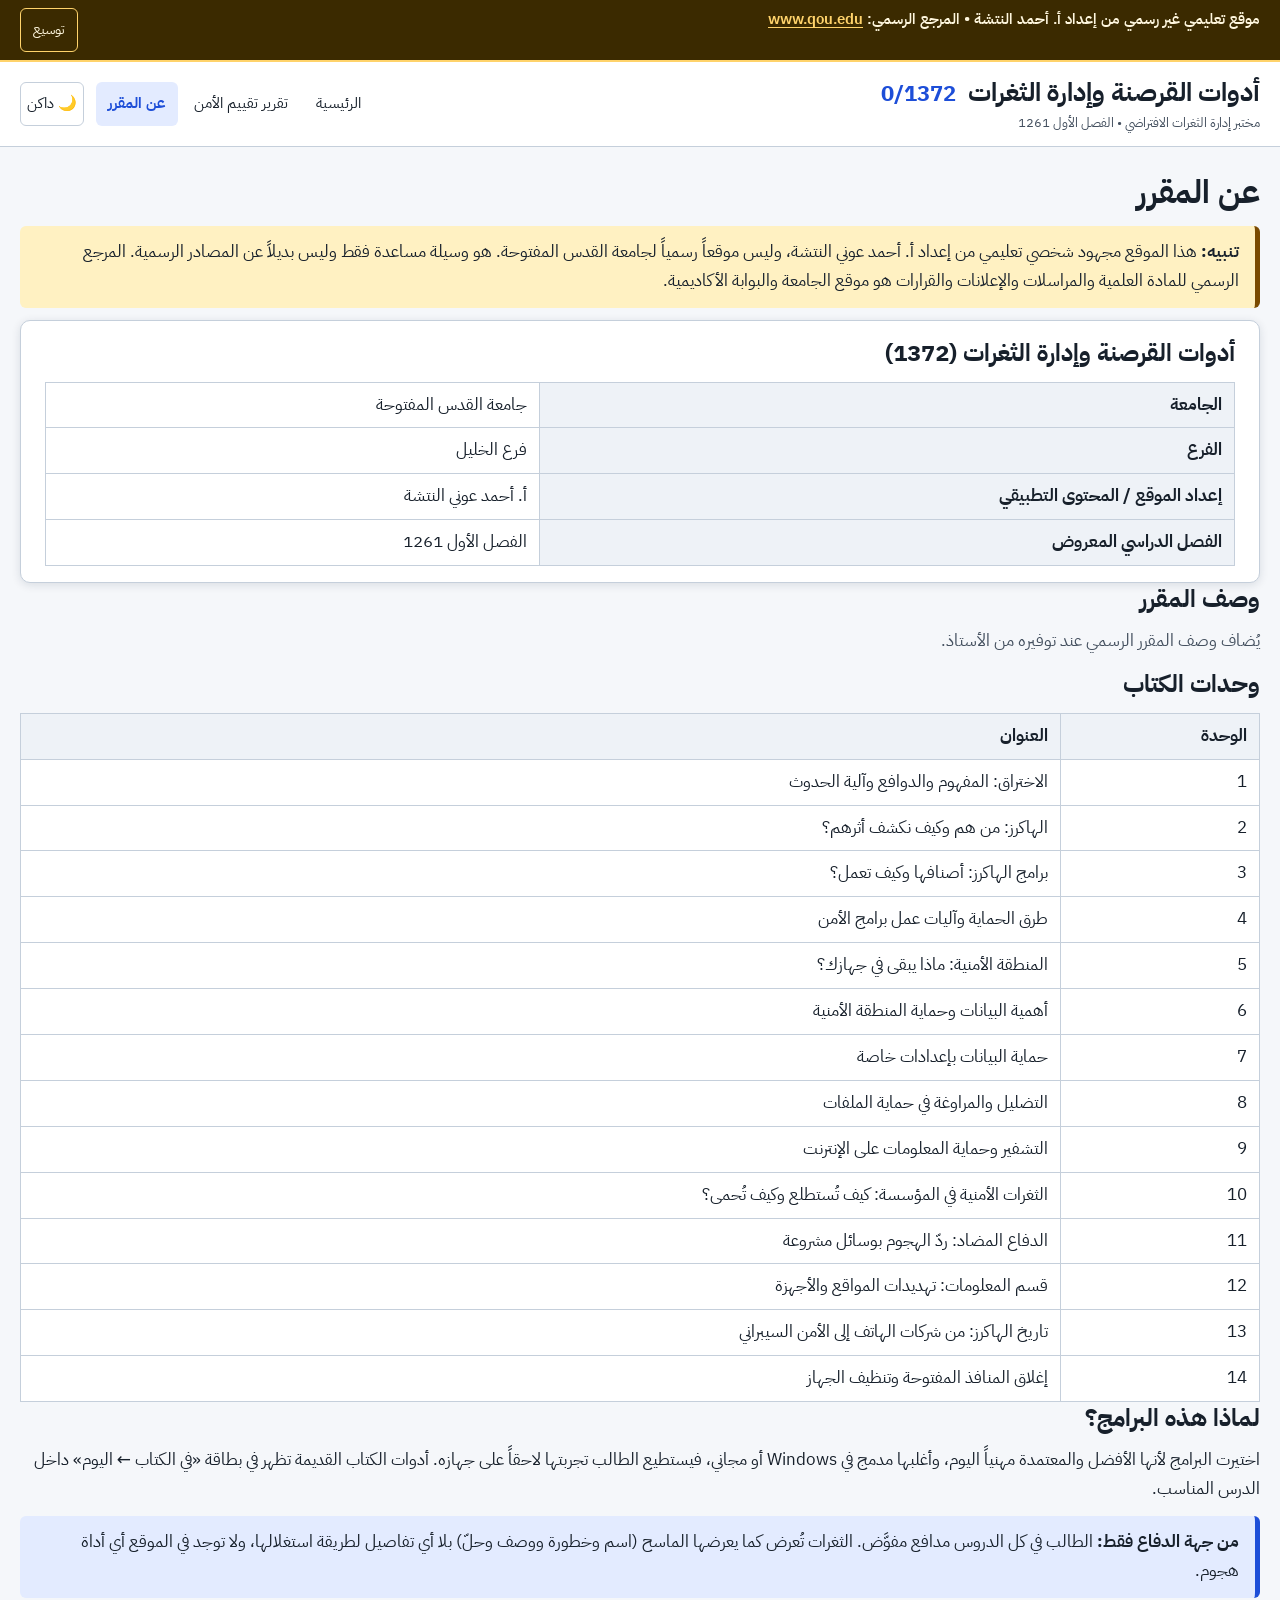
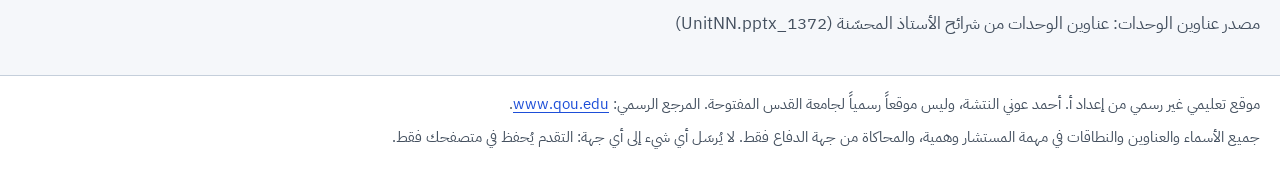
==== about.html @ eadc23de "Publish virtual vulnerability management lab website" ====
<!doctype html>
<html lang="ar" dir="rtl">
<head>
  <meta charset="utf-8">
  <meta name="viewport" content="width=device-width, initial-scale=1">
  <meta http-equiv="Content-Security-Policy" content="default-src 'self'; script-src 'self'; style-src 'self'; img-src 'self' data:; font-src 'self'">
  <title>عن المقرر — مختبر إدارة الثغرات الافتراضي</title>
  <meta name="description" content="محاكاة تعليمية غير رسمية لأدوات الجانب العملي لمقرر أدوات القرصنة وإدارة الثغرات (1372)، من جهة الدفاع فقط.">
  <link rel="icon" href="data:image/svg+xml,%3Csvg xmlns=%27http://www.w3.org/2000/svg%27 viewBox=%270 0 32 32%27%3E%3Cpath d=%27M16 3l11 4v8c0 7-5 12-11 14C10 27 5 22 5 15V7z%27 fill=%27none%27 stroke=%27%231d4ed8%27 stroke-width=%273%27/%3E%3Cpath d=%27M11 16l4 4 7-8%27 fill=%27none%27 stroke=%27%231d4ed8%27 stroke-width=%273%27/%3E%3C/svg%3E">
  <link rel="stylesheet" href="css/fonts.css">
  <link rel="stylesheet" href="css/tokens.css">
  <link rel="stylesheet" href="css/base.css">
  <link rel="stylesheet" href="css/components.css">
  <link rel="stylesheet" href="css/windows.css">
</head>
<body data-page="about">
  <a class="skip-link" href="#main">تخطَّ إلى المحتوى</a>
  <div class="unofficial-banner" role="region" aria-label="تنبيه: موقع غير رسمي">
    <div class="container">
      <div class="ub-text">
        <p class="ub-short">موقع تعليمي غير رسمي من إعداد أ. أحمد النتشة • المرجع الرسمي: <a href="https://www.qou.edu" target="_blank" rel="noopener noreferrer"><bdi>www.qou.edu</bdi></a></p>
        <p class="ub-full">هذا الموقع مجهود شخصي تعليمي من إعداد أ. أحمد عوني النتشة، وليس موقعاً رسمياً لجامعة القدس المفتوحة. هو وسيلة مساعدة فقط وليس بديلاً عن المصادر الرسمية. المرجع الرسمي للمادة العلمية والمراسلات والإعلانات والقرارات هو موقع الجامعة والبوابة الأكاديمية.</p>
      </div>
      <button type="button" data-banner-fold aria-expanded="true">طيّ</button>
    </div>
  </div>
  <header class="site-header">
    <div class="container">
      <a class="brand" href="index.html"><span class="course-heading"><span>أدوات القرصنة وإدارة الثغرات</span><bdi class="course-number" dir="ltr">0/1372</bdi></span><small>مختبر إدارة الثغرات الافتراضي • الفصل الأول 1261</small></a>
      <nav class="site-nav" aria-label="التنقل الرئيسي"><a href="index.html">الرئيسية</a><a href="mission.html">تقرير تقييم الأمن</a><a href="about.html" aria-current="page">عن المقرر</a></nav>
      <button type="button" class="theme-toggle" data-theme-toggle aria-pressed="false">🌙 داكن</button>
    </div>
  </header>
  <main id="main"><div class="container" id="page-root"></div></main>
  <footer class="site-footer">
    <div class="container">
      <p>موقع تعليمي غير رسمي من إعداد أ. أحمد عوني النتشة، وليس موقعاً رسمياً لجامعة القدس المفتوحة. المرجع الرسمي: <a href="https://www.qou.edu" target="_blank" rel="noopener noreferrer"><bdi>www.qou.edu</bdi></a>.</p>
      <p>جميع الأسماء والعناوين والنطاقات في مهمة المستشار وهمية، والمحاكاة من جهة الدفاع فقط. لا يُرسَل أي شيء إلى أي جهة: التقدم يُحفظ في متصفحك فقط.</p>
    </div>
  </footer>
  <script src="js/core/storage.js"></script>
  <script src="js/core/chrome.js"></script>
  <script src="js/core/progress.js"></script>
  <script src="data/case.js"></script>
  <script src="content/course.js"></script>
  <script src="content/mission.js"></script>
  <script src="content/lessons-index.js"></script>
  <script src="js/core/pages.js"></script>
</body>
</html>
---- css/fonts.css ----
/* Local Arabic UI font: IBM Plex Sans Arabic (SIL OFL 1.1 — see fonts/OFL-IBM-Plex-Sans-Arabic.txt).
   Served from ../fonts so the site works from file:// with no network (CLAUDE.md §3, §11). */
@font-face {
  font-family: "IBM Plex Sans Arabic"; font-style: normal; font-weight: 400; font-display: swap;
  src: url("../fonts/ibm-plex-sans-arabic-arabic-400-normal.woff2") format("woff2");
  unicode-range: U+0600-06FF, U+0750-077F, U+0870-088E, U+0890-0891, U+0897-08E1, U+08E3-08FF, U+200C-200E, U+2010-2011, U+204F, U+2E41, U+FB50-FDFF, U+FE70-FE74, U+FE76-FEFC;
}
@font-face {
  font-family: "IBM Plex Sans Arabic"; font-style: normal; font-weight: 400; font-display: swap;
  src: url("../fonts/ibm-plex-sans-arabic-latin-400-normal.woff2") format("woff2");
  unicode-range: U+0000-00FF, U+0131, U+0152-0153, U+02BB-02BC, U+02C6, U+02DA, U+02DC, U+0304, U+0308, U+0329, U+2000-206F, U+20AC, U+2122, U+2191, U+2193, U+2212, U+2215, U+FEFF, U+FFFD;
}
@font-face {
  font-family: "IBM Plex Sans Arabic"; font-style: normal; font-weight: 600; font-display: swap;
  src: url("../fonts/ibm-plex-sans-arabic-arabic-600-normal.woff2") format("woff2");
  unicode-range: U+0600-06FF, U+0750-077F, U+0870-088E, U+0890-0891, U+0897-08E1, U+08E3-08FF, U+200C-200E, U+2010-2011, U+204F, U+2E41, U+FB50-FDFF, U+FE70-FE74, U+FE76-FEFC;
}
@font-face {
  font-family: "IBM Plex Sans Arabic"; font-style: normal; font-weight: 600; font-display: swap;
  src: url("../fonts/ibm-plex-sans-arabic-latin-600-normal.woff2") format("woff2");
  unicode-range: U+0000-00FF, U+0131, U+0152-0153, U+02BB-02BC, U+02C6, U+02DA, U+02DC, U+0304, U+0308, U+0329, U+2000-206F, U+20AC, U+2122, U+2191, U+2193, U+2212, U+2215, U+FEFF, U+FFFD;
}
@font-face {
  font-family: "IBM Plex Sans Arabic"; font-style: normal; font-weight: 700; font-display: swap;
  src: url("../fonts/ibm-plex-sans-arabic-arabic-700-normal.woff2") format("woff2");
  unicode-range: U+0600-06FF, U+0750-077F, U+0870-088E, U+0890-0891, U+0897-08E1, U+08E3-08FF, U+200C-200E, U+2010-2011, U+204F, U+2E41, U+FB50-FDFF, U+FE70-FE74, U+FE76-FEFC;
}
@font-face {
  font-family: "IBM Plex Sans Arabic"; font-style: normal; font-weight: 700; font-display: swap;
  src: url("../fonts/ibm-plex-sans-arabic-latin-700-normal.woff2") format("woff2");
  unicode-range: U+0000-00FF, U+0131, U+0152-0153, U+02BB-02BC, U+02C6, U+02DA, U+02DC, U+0304, U+0308, U+0329, U+2000-206F, U+20AC, U+2122, U+2191, U+2193, U+2212, U+2215, U+FEFF, U+FFFD;
}
---- css/tokens.css ----
/* Design tokens — the only place colors/sizes are defined (CLAUDE.md §11). */
:root {
  /* typography */
  --font-ui-ar: "IBM Plex Sans Arabic", "Noto Sans Arabic", "Segoe UI", Tahoma, system-ui, sans-serif;
  --font-win: "Segoe UI", system-ui, Tahoma, sans-serif;
  --font-mono: Consolas, "Cascadia Mono", "DejaVu Sans Mono", monospace;
  --fs-body: 1.0625rem;      /* 17px >= 16px */
  --lh-body: 1.7;
  --fs-small: 0.9375rem;
  --fs-h1: 2rem;
  --fs-h2: 1.5rem;
  --fs-h3: 1.2rem;

  /* spacing / shape */
  --sp-1: 0.25rem;
  --sp-2: 0.5rem;
  --sp-3: 0.75rem;
  --sp-4: 1rem;
  --sp-5: 1.5rem;
  --sp-6: 2.5rem;
  --radius: 10px;
  --radius-sm: 6px;
  --touch: 44px;
  --content-w: 1240px;

  /* light theme (site UI) */
  --bg: #f5f7fa;
  --surface: #ffffff;
  --surface-2: #eef2f7;
  --border: #c5cfdb;
  --text: #17202b;
  --text-muted: #44505f;
  --primary: #1d4ed8;          /* blue = current / interpretation */
  --primary-soft: #e3ebff;
  --on-primary: #ffffff;
  --success: #166534;          /* green = done */
  --success-soft: #dcf5e4;
  --warn: #7a4a00;             /* yellow = notice */
  --warn-soft: #fff1c2;
  --danger: #a61b1b;           /* red = risk indicator only */
  --danger-soft: #fde1e1;
  --focus: #b45309;
  --banner-bg: #3b2a00;
  --banner-text: #fff7de;
  --banner-link: #ffd36b;
  --shadow: 0 2px 10px rgba(15, 30, 55, 0.12);

  /* tool windows — native colours, NOT affected by the site theme (CLAUDE.md §8) */
  --win-frame: #f3f3f3;
  --win-frame-text: #1a1a1a;
  --win-frame-border: #8a8a8a;
  --win-title-inactive: #ebebeb;
  --win-surface: #ffffff;
  --win-surface-text: #000000;
  --win-menu-bg: #ffffff;
  --win-menu-hover: #e5f3ff;
  --win-select: #cce8ff;
  --win-select-text: #000000;
  --win-disabled: #8c8c8c;
  --win-grid-line: #e0e0e0;
  --win-header-bg: #f0f0f0;
  --win-close-hover: #c42b1c;
  --win-badge-bg: #fff4c2;
  --win-badge-text: #5c4300;
  --win-badge-border: #c9a400;
  --cmd-bg: #0c0c0c;
  --cmd-text: #cccccc;
  --cmd-note: #7fb7ff;
  --kali-frame: #1b1e24;
  --kali-frame-text: #e6e6e6;
  --kali-bg: #14161b;
  --kali-text: #d6d6d6;
  --kali-prompt-blue: #5aa9ff;
  --kali-prompt-green: #4ee08a;
  --ar-header-bg: #e6e0f5;       /* Autoruns: location header (light purple) */
  --ar-pink: #ffc7ce;            /* Autoruns: no verified publisher */
  --ar-yellow: #fff59b;          /* Autoruns: file not found */
  --ar-tab-active: #ffffff;
  --ar-tab-bg: #e1e1e1;
  --annot-bg: #fff3b0;
  --annot-border: #b8860b;
  --hl-outline: #ff7a00;
}

/* dark theme (site UI only). Applied by toggle or system preference. */
:root[data-theme="dark"] {
  --bg: #0e1520;
  --surface: #162130;
  --surface-2: #1d2b3d;
  --border: #3a4c63;
  --text: #e8eef5;
  --text-muted: #b2bfce;
  --primary: #8db4ff;
  --primary-soft: #1d3157;
  --on-primary: #0b1220;
  --success: #6ee79a;
  --success-soft: #153a26;
  --warn: #ffd978;
  --warn-soft: #3b2f0b;
  --danger: #ff9a93;
  --danger-soft: #431a1a;
  --focus: #ffc266;
  --banner-bg: #2a2000;
  --shadow: 0 2px 10px rgba(0, 0, 0, 0.5);
}

@media (prefers-color-scheme: dark) {
  :root:not([data-theme="light"]) {
    --bg: #0e1520;
    --surface: #162130;
    --surface-2: #1d2b3d;
    --border: #3a4c63;
    --text: #e8eef5;
    --text-muted: #b2bfce;
    --primary: #8db4ff;
    --primary-soft: #1d3157;
    --on-primary: #0b1220;
    --success: #6ee79a;
    --success-soft: #153a26;
    --warn: #ffd978;
    --warn-soft: #3b2f0b;
    --danger: #ff9a93;
    --danger-soft: #431a1a;
    --focus: #ffc266;
    --banner-bg: #2a2000;
    --shadow: 0 2px 10px rgba(0, 0, 0, 0.5);
  }
}

/* Sysinternals / Event Viewer native colours (not affected by the site theme) */
:root {
  --tv-green: #b9f0b9;
  --tv-yellow: #fff59b;
  --tv-red: #ffb7b7;
  --ev-pane: #f7f7f7;
  --ev-tree-sel: #cce8ff;
  --ev-fail: #a61b1b;
  --ev-ok: #1a6b2c;
  --pm-bar: #f0f0f0;
}

/* Wireshark default colouring rules (⚠️ ui-reference §3) and filter-bar states */
:root {
  --ws-tcp: #e7e6ff;
  --ws-udp: #daeeff;
  --ws-arp: #faf0d7;
  --ws-syn: #a0a0a0;
  --ws-http: #e4ffc7;
  --ws-ok: #afffaf;
  --ws-bad: #ffafaf;
}
---- css/base.css ----
/* Base: reset, typography, page chrome (banner, header, footer). Colours come from tokens.css only. */
*, *::before, *::after { box-sizing: border-box; }
html { -webkit-text-size-adjust: 100%; color-scheme: light dark; scroll-padding-block: 6rem 2rem; }
:root[data-theme="light"] { color-scheme: light; }
:root[data-theme="dark"] { color-scheme: dark; }
body {
  margin: 0;
  background: var(--bg);
  color: var(--text);
  font-family: var(--font-ui-ar);
  font-size: var(--fs-body);
  line-height: var(--lh-body);
  min-block-size: 100vh;
  display: flex;
  flex-direction: column;
  overflow-x: hidden;
}
h1, h2, h3, h4 { line-height: 1.35; margin-block: 0 var(--sp-3); }
h1 { font-size: var(--fs-h1); }
h2 { font-size: var(--fs-h2); }
h3 { font-size: var(--fs-h3); }
p { margin-block: 0 var(--sp-3); }
a { color: var(--primary); text-underline-offset: 3px; }
a:hover { text-decoration-thickness: 2px; }
code, kbd, samp, .ltr { font-family: var(--font-mono); direction: ltr; unicode-bidi: isolate; }
code { background: var(--surface-2); padding: 0.05em 0.35em; border-radius: 4px; font-size: 0.92em; }
img, svg { max-inline-size: 100%; }
:focus-visible { outline: 3px solid var(--focus); outline-offset: 2px; }
[hidden] { display: none !important; }

.skip-link {
  position: absolute; inset-inline-start: var(--sp-3); inset-block-start: -100px;
  background: var(--primary); color: var(--on-primary); padding: var(--sp-2) var(--sp-4);
  border-radius: var(--radius-sm); z-index: 1000;
}
.skip-link:focus { inset-block-start: var(--sp-3); }
.sr-only {
  position: absolute; inline-size: 1px; block-size: 1px; overflow: hidden;
  clip: rect(0 0 0 0); white-space: nowrap; margin: -1px; padding: 0; border: 0;
}
.container { inline-size: min(100% - 2rem, var(--content-w)); margin-inline: auto; }

/* ---- unofficial-site banner (mandatory, CLAUDE.md §2) ---- */
.unofficial-banner {
  position: sticky; inset-block-start: 0; z-index: 900;
  background: var(--banner-bg); color: var(--banner-text);
  font-size: var(--fs-small); line-height: 1.5;
  border-block-end: 2px solid var(--banner-link);
}
.unofficial-banner .container { display: flex; align-items: flex-start; gap: var(--sp-3); padding-block: var(--sp-2); }
.unofficial-banner .ub-text { flex: 1; min-inline-size: 0; }
.unofficial-banner .ub-short { font-weight: 600; margin: 0; }
.unofficial-banner .ub-full { margin: var(--sp-1) 0 0; opacity: 0.95; }
.unofficial-banner.is-folded .ub-full { display: none; }
.unofficial-banner a { color: var(--banner-link); }
.unofficial-banner button {
  min-block-size: var(--touch); min-inline-size: var(--touch);
  background: transparent; color: var(--banner-text); border: 1px solid var(--banner-link);
  border-radius: var(--radius-sm); cursor: pointer; font: inherit; font-size: 0.85rem; padding-inline: var(--sp-3);
}
.unofficial-banner button:hover { background: rgba(255, 255, 255, 0.12); }

/* ---- site header / nav ---- */
.site-header { background: var(--surface); border-block-end: 1px solid var(--border); }
.site-header .container { display: flex; flex-wrap: wrap; align-items: center; gap: var(--sp-3); padding-block: var(--sp-3); }
.brand { font-weight: 700; font-size: clamp(1.2rem, 2.3vw, 1.6rem); color: var(--text); text-decoration: none; margin-inline-end: auto; max-inline-size: 100%; }
.course-heading { display: flex; flex-wrap: wrap; align-items: baseline; gap: var(--sp-2) var(--sp-3); line-height: 1.5; }
.course-number { white-space: nowrap; color: var(--primary); font-size: 0.85em; }
.brand small { display: block; font-weight: 400; font-size: 0.8rem; color: var(--text-muted); }
.site-nav { display: flex; flex-wrap: wrap; gap: var(--sp-1); }
.site-nav a {
  display: inline-flex; align-items: center; min-block-size: var(--touch); padding-inline: var(--sp-3);
  border-radius: var(--radius-sm); color: var(--text); text-decoration: none; font-size: var(--fs-small);
}
.site-nav a:hover { background: var(--surface-2); }
.site-nav a[aria-current="page"] { background: var(--primary-soft); color: var(--primary); font-weight: 700; }
.theme-toggle {
  min-block-size: var(--touch); min-inline-size: var(--touch); border: 1px solid var(--border);
  background: var(--surface); color: var(--text); border-radius: var(--radius-sm); cursor: pointer; font: inherit; font-size: var(--fs-small);
}
.theme-toggle:hover { background: var(--surface-2); }

main { flex: 1; padding-block: var(--sp-5); }

.site-footer { background: var(--surface); border-block-start: 1px solid var(--border); padding-block: var(--sp-4); font-size: var(--fs-small); color: var(--text-muted); }
.site-footer p { margin: 0 0 var(--sp-2); }

/* ---- buttons ---- */
.btn {
  display: inline-flex; align-items: center; justify-content: center; gap: var(--sp-2);
  min-block-size: var(--touch); padding-inline: var(--sp-4); border-radius: var(--radius-sm);
  border: 1px solid var(--border); background: var(--surface); color: var(--text);
  font: inherit; font-size: var(--fs-small); font-weight: 600; cursor: pointer; text-decoration: none;
}
.btn:hover { background: var(--surface-2); }
.btn[disabled], .btn[aria-disabled="true"] { border-style: dashed; filter: grayscale(0.6); cursor: not-allowed; }
.btn-primary { background: var(--primary); color: var(--on-primary); border-color: var(--primary); }
.btn-primary:hover { background: var(--primary); filter: brightness(1.1); }
.btn-danger { color: var(--danger); border-color: var(--danger); }

.card { background: var(--surface); border: 1px solid var(--border); border-radius: var(--radius); padding: var(--sp-4) var(--sp-5); box-shadow: var(--shadow); }

@media (prefers-reduced-motion: reduce) {
  *, *::before, *::after { animation-duration: 0.001ms !important; animation-iteration-count: 1 !important; transition-duration: 0.001ms !important; scroll-behavior: auto !important; }
}
---- css/components.css ----
/* Site components: lesson page, concept cards, practice layout, interpretation, home, case board. */

/* ---------- generic ---------- */
.page-title { margin-block-end: var(--sp-2); }
.lead { font-size: 1.15rem; color: var(--text-muted); max-inline-size: 70ch; }
.muted { color: var(--text-muted); }
.chip {
  display: inline-block; padding: 0.1rem 0.6rem; border-radius: 999px; font-size: 0.85rem;
  background: var(--surface-2); color: var(--text); border: 1px solid var(--border);
}
.chip-ok { background: var(--success-soft); color: var(--success); border-color: var(--success); }
.chip-warn { background: var(--warn-soft); color: var(--warn); border-color: var(--warn); }
.note { border-inline-start: 5px solid var(--warn); background: var(--warn-soft); color: var(--text); padding: var(--sp-3) var(--sp-4); border-radius: var(--radius-sm); margin-block: var(--sp-3); }
.note-info { border-inline-start-color: var(--primary); background: var(--primary-soft); }
.note-danger { border-inline-start-color: var(--danger); background: var(--danger-soft); }
.grid-2 { display: grid; gap: var(--sp-4); grid-template-columns: repeat(auto-fit, minmax(min(100%, 300px), 1fr)); }
table.data { border-collapse: collapse; inline-size: 100%; background: var(--surface); }
table.data th, table.data td { border: 1px solid var(--border); padding: var(--sp-2) var(--sp-3); text-align: start; vertical-align: top; }
table.data th { background: var(--surface-2); }
.table-scroll { overflow-x: auto; }

/* ---------- home ---------- */
.hero { padding-block: var(--sp-5); }
.hero h1 { font-size: 2.2rem; }
.progress-bar { block-size: 12px; background: var(--surface-2); border: 1px solid var(--border); border-radius: 999px; overflow: hidden; }
.progress-bar > span { display: block; block-size: 100%; background: var(--success); inline-size: 0; }
.progress-bar > span.w-0 { inline-size: 0; }
.progress-bar > span.w-100 { inline-size: 100%; }
.lesson-cards { display: grid; gap: var(--sp-4); grid-template-columns: repeat(auto-fill, minmax(min(100%, 320px), 1fr)); margin-block: var(--sp-4); }
.lesson-card { display: flex; flex-direction: column; gap: var(--sp-2); }
.lesson-card h3 { margin: 0; }
.lesson-card .meta { display: flex; flex-wrap: wrap; gap: var(--sp-2); }
.lesson-card .stages { display: flex; gap: var(--sp-2); flex-wrap: wrap; }
.lesson-card .actions { margin-block-start: auto; padding-block-start: var(--sp-3); }
.axis-block { margin-block: var(--sp-5); }
.axis-block > h2 { border-inline-start: 6px solid var(--primary); padding-inline-start: var(--sp-3); }
.soon { border-style: dashed; box-shadow: none; }

/* ---------- lesson header + phases ---------- */
.lesson-head { margin-block-end: var(--sp-4); }
.lesson-head .meta { display: flex; flex-wrap: wrap; gap: var(--sp-2); margin-block: var(--sp-2); }
.breadcrumb { font-size: var(--fs-small); color: var(--text-muted); margin-block-end: var(--sp-2); }
.breadcrumb a { color: var(--text-muted); }
.phases { display: flex; flex-wrap: wrap; gap: var(--sp-2); list-style: none; padding: 0; margin: var(--sp-4) 0; }
.phase-tab {
  display: inline-flex; align-items: center; gap: var(--sp-2); min-block-size: var(--touch); padding-inline: var(--sp-4);
  border: 2px solid var(--border); background: var(--surface); color: var(--text); border-radius: 999px;
  font: inherit; font-weight: 600; cursor: pointer;
}
.phase-tab .num { display: inline-grid; place-items: center; inline-size: 1.7rem; block-size: 1.7rem; border-radius: 50%; background: var(--surface-2); font-size: 0.9rem; }
.phase-tab.is-current { border-color: var(--primary); background: var(--primary-soft); color: var(--primary); }
.phase-tab.is-current .num { background: var(--primary); color: var(--on-primary); }
.phase-tab.is-done { border-color: var(--success); }
.phase-tab.is-done .num { background: var(--success); color: var(--surface); }
.phase-tab[aria-disabled="true"] { border-style: dashed; color: var(--text-muted); cursor: not-allowed; }
.modes { display: flex; flex-wrap: wrap; gap: var(--sp-2); align-items: center; margin-block-end: var(--sp-4); }
.modes .label { font-size: var(--fs-small); color: var(--text-muted); }
.mode-btn { min-block-size: var(--touch); padding-inline: var(--sp-3); border: 1px solid var(--border); background: var(--surface); color: var(--text); border-radius: var(--radius-sm); font: inherit; font-size: var(--fs-small); cursor: pointer; }
.mode-btn[aria-pressed="true"] { background: var(--primary); color: var(--on-primary); border-color: var(--primary); }
.mode-btn[aria-disabled="true"] { border-style: dashed; color: var(--text-muted); cursor: not-allowed; }

.phase-panel { margin-block-end: var(--sp-6); }
.phase-panel > h2 { border-inline-start: 6px solid var(--primary); padding-inline-start: var(--sp-3); }
.phase-next { display: flex; justify-content: flex-end; gap: var(--sp-3); margin-block-start: var(--sp-4); flex-wrap: wrap; }

/* ---------- explain: concept cards ---------- */
.concept-list { display: grid; gap: var(--sp-3); margin-block: var(--sp-4); }
.concept { background: var(--surface); border: 1px solid var(--border); border-radius: var(--radius); }
.concept.is-locked { border-style: dashed; }
.concept.is-done { border-color: var(--success); }
.concept-head {
  inline-size: 100%; display: flex; align-items: center; gap: var(--sp-3); min-block-size: var(--touch);
  padding: var(--sp-3) var(--sp-4); background: transparent; border: 0; color: var(--text); font: inherit;
  font-weight: 700; text-align: start; cursor: pointer; border-radius: var(--radius);
}
.concept-head .cnum { display: inline-grid; place-items: center; min-inline-size: 2rem; block-size: 2rem; border-radius: 50%; background: var(--primary-soft); color: var(--primary); font-size: 0.95rem; }
.concept.is-done .cnum { background: var(--success); color: var(--surface); }
.concept-head .cen { font-weight: 400; color: var(--text-muted); font-family: var(--font-mono); font-size: 0.9rem; direction: ltr; unicode-bidi: isolate; }
.concept-head .state { margin-inline-start: auto; font-size: 0.85rem; font-weight: 400; color: var(--text-muted); }
.concept-body { padding: 0 var(--sp-4) var(--sp-4); }
.c-row { display: grid; grid-template-columns: 8.5rem 1fr; gap: var(--sp-3); padding-block: var(--sp-2); border-block-start: 1px dashed var(--border); }
.c-row:first-child { border-block-start: 0; }
.c-label { font-weight: 700; color: var(--primary); font-size: var(--fs-small); }
.c-tool { margin: 0; padding: var(--sp-2) var(--sp-3); background: var(--cmd-bg); color: var(--cmd-text); border-radius: var(--radius-sm); font-family: var(--font-mono); font-size: 0.9rem; overflow-x: auto; white-space: pre; direction: ltr; text-align: left; }
.c-mistake .c-label { color: var(--warn); }
@media (max-width: 640px) { .c-row { grid-template-columns: 1fr; gap: 0; } }

.quiz { background: var(--surface-2); border-radius: var(--radius-sm); padding: var(--sp-3) var(--sp-4); margin-block-start: var(--sp-3); }
.quiz .q { font-weight: 700; margin: 0 0 var(--sp-2); }
.quiz-opts { display: flex; flex-wrap: wrap; gap: var(--sp-2); }
.quiz-opt { min-block-size: var(--touch); padding-inline: var(--sp-4); border: 1px solid var(--border); background: var(--surface); color: var(--text); border-radius: var(--radius-sm); font: inherit; cursor: pointer; }
.quiz-opt:hover { background: var(--primary-soft); }
.quiz-opt.is-right { background: var(--success-soft); border-color: var(--success); color: var(--success); font-weight: 700; }
.quiz-opt.is-wrong { background: var(--danger-soft); border-color: var(--danger); color: var(--danger); }
.quiz-value { display: flex; gap: var(--sp-2); flex-wrap: wrap; }
.quiz-value input { min-block-size: var(--touch); padding-inline: var(--sp-3); border: 1px solid var(--border); border-radius: var(--radius-sm); background: var(--surface); color: var(--text); font: inherit; font-family: var(--font-mono); direction: ltr; min-inline-size: 14rem; }
.quiz-fb { margin: var(--sp-2) 0 0; padding: var(--sp-2) var(--sp-3); border-radius: var(--radius-sm); }
.quiz-fb.ok { background: var(--success-soft); color: var(--text); border-inline-start: 4px solid var(--success); }
.quiz-fb.bad { background: var(--danger-soft); color: var(--text); border-inline-start: 4px solid var(--danger); }

/* ---------- interactive figures ---------- */
.figure { background: var(--surface); border: 1px solid var(--border); border-radius: var(--radius); padding: var(--sp-4); margin-block: var(--sp-4); }
.figure h3 { margin-block-end: var(--sp-2); }
.fig-svg { inline-size: 100%; block-size: auto; max-block-size: 380px; }
.fig-svg .node { cursor: pointer; }
.fig-svg .node rect, .fig-svg .node circle { fill: var(--surface-2); stroke: var(--text-muted); stroke-width: 2; }
.fig-svg .node:hover rect, .fig-svg .node:focus rect, .fig-svg .node.is-active rect { fill: var(--primary-soft); stroke: var(--primary); }
.fig-svg .node.is-bad rect { fill: var(--danger-soft); stroke: var(--danger); }
.fig-svg .node:focus { outline: none; }
.fig-svg .node:focus-visible rect { stroke: var(--focus); stroke-width: 4; }
.fig-svg text { fill: var(--text); font-family: var(--font-ui-ar); font-size: 15px; }
.fig-svg text.ltr-text { font-family: var(--font-mono); font-size: 14px; direction: ltr; }
.fig-svg .link { stroke: var(--text-muted); stroke-width: 2; fill: none; }
.fig-svg .link.is-active { stroke: var(--primary); stroke-width: 4; }
.fig-svg .link.is-broken { stroke: var(--danger); stroke-dasharray: 6 6; }
.fig-svg .zone { fill: none; stroke: var(--border); stroke-width: 2; stroke-dasharray: 8 6; }
.fig-svg .zone-label { fill: var(--text-muted); font-size: 14px; }
.fig-explain { background: var(--primary-soft); border-radius: var(--radius-sm); padding: var(--sp-3) var(--sp-4); min-block-size: 4.5rem; margin-block-start: var(--sp-3); }
.fig-controls { display: flex; flex-wrap: wrap; gap: var(--sp-2); align-items: center; margin-block-end: var(--sp-2); }
.switch { display: inline-flex; align-items: center; gap: var(--sp-2); min-block-size: var(--touch); cursor: pointer; }
.switch input { inline-size: 1.4rem; block-size: 1.4rem; }

/* ---------- practice layout ---------- */
.practice-scenario { background: var(--primary-soft); border-radius: var(--radius); padding: var(--sp-3) var(--sp-4); margin-block-end: var(--sp-4); }
.practice-grid { display: grid; gap: var(--sp-4); grid-template-columns: 1fr; align-items: start; }
@media (min-width: 1024px) { .practice-grid { grid-template-columns: 22rem minmax(0, 1fr); } }
.steps-panel { background: var(--surface); border: 1px solid var(--border); border-radius: var(--radius); padding: var(--sp-4); }
.steps-panel h3 { margin-block-end: var(--sp-2); }
.steps-progress { font-size: var(--fs-small); color: var(--text-muted); margin-block-end: var(--sp-3); }
.step-list { list-style: none; margin: 0; padding: 0; display: grid; gap: var(--sp-2); }
.step { border: 1px solid var(--border); border-radius: var(--radius-sm); padding: var(--sp-2) var(--sp-3); background: var(--surface); }
.step .step-title { display: flex; gap: var(--sp-2); align-items: flex-start; font-weight: 600; }
.step .mark { flex: none; inline-size: 1.6rem; block-size: 1.6rem; border-radius: 50%; display: inline-grid; place-items: center; background: var(--surface-2); font-size: 0.85rem; border: 1px solid var(--border); }
.step.is-current { border: 2px solid var(--primary); background: var(--primary-soft); }
.step.is-current .mark { background: var(--primary); color: var(--on-primary); border-color: var(--primary); }
.step.is-done { border-color: var(--success); }
.step.is-done .mark { background: var(--success); color: var(--surface); border-color: var(--success); }
.step.is-locked { border-style: dashed; color: var(--text-muted); }
.step-detail { margin-block-start: var(--sp-2); font-size: var(--fs-small); }
.step-why { color: var(--text-muted); margin: var(--sp-1) 0 var(--sp-2); }
.step-feedback { margin-block-start: var(--sp-2); padding: var(--sp-2) var(--sp-3); border-radius: var(--sp-1); background: var(--warn-soft); border-inline-start: 4px solid var(--warn); font-size: var(--fs-small); }
.hint-row { display: flex; gap: var(--sp-2); flex-wrap: wrap; margin-block-start: var(--sp-2); }
.hint-text { margin-block-start: var(--sp-2); padding: var(--sp-2) var(--sp-3); background: var(--surface); border: 1px dashed var(--primary); border-radius: var(--radius-sm); font-size: var(--fs-small); }
.hint-text .ltr { background: var(--surface-2); padding: 0 0.3em; border-radius: 3px; }
.stage-wrap { min-inline-size: 0; }
.stage-bar { display: flex; flex-wrap: wrap; align-items: center; gap: var(--sp-2); padding: var(--sp-2) var(--sp-3); background: var(--surface-2); border: 1px solid var(--border); border-block-end: 0; border-radius: var(--radius) var(--radius) 0 0; font-size: var(--fs-small); }
.stage-bar .spacer { margin-inline-start: auto; }
.stage-bar select, .stage-bar button { min-block-size: 38px; border: 1px solid var(--border); background: var(--surface); color: var(--text); border-radius: var(--radius-sm); font: inherit; font-size: var(--fs-small); padding-inline: var(--sp-2); cursor: pointer; }
.stage-bar .state-toggle { display: inline-flex; align-items: center; gap: var(--sp-2); }
.stage { direction: ltr; position: relative; background: var(--surface-2); border: 1px solid var(--border); border-radius: 0 0 var(--radius) var(--radius); block-size: clamp(30rem, calc(100vh - 9rem), 56rem); overflow: auto; background-image: linear-gradient(135deg, var(--surface-2), var(--bg)); }
.stage-empty { position: absolute; inset: 0; display: grid; place-items: center; color: var(--text-muted); text-align: center; padding: var(--sp-4); }
.mobile-hint { display: none; }
@media (max-width: 767px) { .mobile-hint { display: block; } .stage { min-block-size: 40rem; } }
.fsim-hl { outline: 3px solid var(--hl-outline) !important; outline-offset: 2px; animation: hlpulse 1.2s ease-in-out infinite; }
@keyframes hlpulse { 50% { outline-color: transparent; } }

/* ---------- interpret ---------- */
.annot-pane { background: var(--cmd-bg); color: var(--cmd-text); border-radius: var(--radius); padding: var(--sp-3); overflow-x: auto; direction: ltr; text-align: left; }
.annot-pane.is-light { background: var(--win-surface); color: var(--win-surface-text); font-family: var(--font-win); }
.annot-pane.is-light .annot-title { color: #1a4d99; }
.annot-pane.is-light .ar-table { font-size: 13px; }
.annot-pane .annot-title { color: var(--cmd-note); font-family: var(--font-mono); font-size: 0.85rem; margin-block-end: var(--sp-2); }
.annot-pane pre { margin: 0 0 var(--sp-3); font-family: var(--font-mono); font-size: 0.92rem; white-space: pre; line-height: 1.45; }
.annot {
  background: var(--annot-bg); color: #000; border: 0; border-block-end: 2px dotted var(--annot-border); border-radius: 3px;
  font: inherit; padding: 0 2px; cursor: pointer; display: inline;
}
.annot:hover, .annot.is-open { background: var(--hl-outline); }
.annot.is-danger { background: var(--ar-pink); }
.meaning-card { background: var(--surface); border: 2px solid var(--primary); border-radius: var(--radius); padding: var(--sp-3) var(--sp-4); margin-block: var(--sp-3); }
.meaning-card .val { font-family: var(--font-mono); direction: ltr; unicode-bidi: isolate; background: var(--surface-2); padding: 0 0.4em; border-radius: 4px; }
.meaning-card.is-danger { border-color: var(--danger); }
.recall-link { background: none; border: 0; color: var(--primary); text-decoration: underline; cursor: pointer; font: inherit; padding: 0; min-block-size: 32px; }
.annot-tools { display: flex; flex-wrap: wrap; gap: var(--sp-2); margin-block-end: var(--sp-3); }
.annot-tools button { min-block-size: var(--touch); padding-inline: var(--sp-3); border: 1px solid var(--border); background: var(--surface); color: var(--text); border-radius: var(--radius-sm); font: inherit; font-size: var(--fs-small); cursor: pointer; }
.annot-tools button[aria-pressed="true"] { background: var(--primary); color: var(--on-primary); border-color: var(--primary); }
.ioc-list { padding-inline-start: var(--sp-5); }
.ioc-list li { margin-block-end: var(--sp-1); }
.ioc-list li::marker { color: var(--danger); }
.lab-q { background: var(--surface); border: 1px solid var(--border); border-radius: var(--radius); padding: var(--sp-3) var(--sp-4); margin-block: var(--sp-3); }
.lab-q .q-num { color: var(--primary); font-weight: 700; }
/* the case: story card, per-lesson box, investigation board */
.case-intro { border: 2px solid var(--primary); margin-block: var(--sp-4); }
.case-intro h2 { margin-block: var(--sp-2) var(--sp-3); }
.case-questions { padding-inline-start: 1.4em; }
.case-questions li { margin-block-end: var(--sp-1); font-weight: 600; }
.case-promise { background: var(--primary-soft); border-radius: var(--radius-sm); padding: var(--sp-3) var(--sp-4); }
.case-box { background: var(--primary-soft); border-inline-start: 5px solid var(--primary); border-radius: var(--radius-sm); padding: var(--sp-3) var(--sp-4); margin-block: var(--sp-3) var(--sp-4); }
.case-box p { margin-block: 0 var(--sp-1); }
.case-box-title { font-size: var(--fs-h3); }
.case-found { background: var(--surface); border-radius: var(--radius-sm); padding: var(--sp-3) var(--sp-4); margin-block: var(--sp-3); }
.case-found p { margin-block: 0 var(--sp-2); }
.case-q, .axis-q { color: var(--text-muted); margin-block: 0 var(--sp-3); }
.board-count { font-weight: 700; margin-block: var(--sp-2) var(--sp-4); }
.board-axis { margin-block: var(--sp-5); }
.board-list { list-style: none; padding: 0; margin: 0; display: grid; gap: var(--sp-3); }
.board-item { display: flex; gap: var(--sp-3); align-items: flex-start; background: var(--surface); border: 2px dashed var(--border); border-radius: var(--radius); padding: var(--sp-3) var(--sp-4); }
.board-item.is-found { border: 2px solid var(--success); }
.board-mark { flex: none; display: inline-grid; place-items: center; inline-size: 2.2rem; block-size: 2.2rem; border-radius: 50%; background: var(--surface-2); color: var(--text-muted); font-weight: 700; font-size: 1.2rem; }
.board-item.is-found .board-mark { background: var(--success); color: var(--surface); }
.board-body { flex: 1; min-inline-size: 0; }
.board-body p { margin-block: 0 var(--sp-2); }
.board-finding { background: var(--success-soft); border-radius: var(--radius-sm); padding: var(--sp-2) var(--sp-3); overflow-wrap: anywhere; }
.epilogue { background: var(--surface); border: 1px solid var(--border); border-radius: var(--radius); padding: var(--sp-3) var(--sp-4); }
.epilogue summary { cursor: pointer; font-weight: 700; min-block-size: var(--touch); display: flex; align-items: center; }
.timeline td:first-child { white-space: nowrap; }
.realworld { background: var(--surface); border: 1px solid var(--border); border-radius: var(--radius); padding: var(--sp-3) var(--sp-4); }
.ethics { border-inline-start: 5px solid var(--warn); background: var(--warn-soft); padding: var(--sp-3) var(--sp-4); border-radius: var(--radius-sm); }
.completion { background: var(--success-soft); border: 2px solid var(--success); border-radius: var(--radius); padding: var(--sp-4); margin-block: var(--sp-4); }
.code-chip { font-family: var(--font-mono); font-size: 1.4rem; letter-spacing: 0.1em; direction: ltr; unicode-bidi: isolate; background: var(--surface); padding: 0.2rem 0.8rem; border-radius: var(--radius-sm); border: 1px solid var(--success); display: inline-block; }
.field { display: grid; gap: var(--sp-1); margin-block-end: var(--sp-3); max-inline-size: 28rem; }
.field label { font-weight: 600; }
.field input, .field select { min-block-size: var(--touch); padding-inline: var(--sp-3); border: 1px solid var(--border); border-radius: var(--radius-sm); background: var(--surface); color: var(--text); font: inherit; }
.nb-entry { margin-block-end: var(--sp-4); }
.nb-entry h3 { margin-block-end: var(--sp-1); }

/* ---------- dialog ---------- */
.fsim-dialog-backdrop { position: fixed; inset: 0; background: rgba(0, 0, 0, 0.55); z-index: 1100; display: grid; place-items: center; padding: var(--sp-4); }
.fsim-dialog { background: var(--surface); color: var(--text); border-radius: var(--radius); padding: var(--sp-5); max-inline-size: 30rem; box-shadow: var(--shadow); }
.fsim-dialog .actions { display: flex; gap: var(--sp-2); justify-content: flex-end; margin-block-start: var(--sp-4); }
.annot-pane .ar-table { table-layout: auto; min-inline-size: 0; }
.annot-pane .ar-table td, .annot-pane .ar-table th { max-inline-size: none; }
.fig-svg .node rect.hit { fill: transparent; stroke: none; }
.fig-svg .node:hover rect.hit, .fig-svg .node:focus rect.hit, .fig-svg .node.is-active rect.hit { fill: transparent; stroke: none; }

/* ---------- smoother practice (UX pass) ---------- */
.stage-tools { display: inline-flex; gap: var(--sp-1); margin-inline-start: var(--sp-2); }
.steps-help { font-size: var(--fs-small); color: var(--text-muted); margin-block: 0 var(--sp-3); }
.step-nudge { margin-block: var(--sp-2) 0; padding: var(--sp-2) var(--sp-3); border-radius: var(--radius-sm); background: var(--primary-soft); font-size: var(--fs-small); }
.step.just-done { animation: stepdone 1.2s ease-out; }
@keyframes stepdone { 0% { background: var(--success-soft); transform: scale(1.02); } 100% { background: var(--surface); transform: none; } }
@media (min-width: 1024px) {
  .steps-panel { position: sticky; inset-block-start: 3.6rem; max-block-size: calc(100vh - 4.6rem); overflow: auto; }
}
.practice-grid.is-focus { position: fixed; inset: 3.4rem 0 0 0; z-index: 800; margin: 0; padding: var(--sp-2); background: var(--bg); grid-template-columns: 19rem minmax(0, 1fr); align-items: stretch; }
.practice-grid.is-focus .steps-panel { position: static; max-block-size: none; overflow: auto; block-size: calc(100vh - 4.4rem); }
.practice-grid.is-focus .stage { block-size: calc(100vh - 7.4rem); }
@media (max-width: 767px) { .practice-grid.is-focus { grid-template-columns: 1fr; overflow: auto; } .practice-grid.is-focus .steps-panel { block-size: auto; } }
body.fsim-focus { overflow: hidden; }
.stage.is-large .fw { font-size: 14.5px; }
.stage.is-large .gr-table, .stage.is-large .ar-table, .stage.is-large .ws-detail, .stage.is-large .ev-pbody pre, .stage.is-large .ev-tree, .stage.is-large .ev-actions, .stage.is-large .ec-tree, .stage.is-large .ec-vbody, .stage.is-large .fx-row { font-size: 14px; }
.stage.is-large .term { font-size: 16px; }
.card-next { display: flex; justify-content: space-between; align-items: center; gap: var(--sp-3); flex-wrap: wrap; margin-block-start: var(--sp-4); padding-block-start: var(--sp-3); border-block-start: 1px solid var(--border); }
.annot-count { font-weight: 600; color: var(--primary); margin-block: 0 var(--sp-2); }
.lesson-nav { display: flex; justify-content: space-between; gap: var(--sp-3); flex-wrap: wrap; margin-block: var(--sp-6) 0; padding-block-start: var(--sp-4); border-block-start: 1px solid var(--border); }
.how-to { margin-block: var(--sp-4); }
.how-to ol { display: grid; gap: var(--sp-3); grid-template-columns: repeat(auto-fit, minmax(min(100%, 220px), 1fr)); padding: 0; list-style: none; margin: var(--sp-3) 0 0; }
.how-to li { background: var(--surface-2); border-radius: var(--radius-sm); padding: var(--sp-3); }
.how-to li strong { display: block; color: var(--primary); }
.lesson-card .num { display: inline-grid; place-items: center; inline-size: 2rem; block-size: 2rem; border-radius: 50%; background: var(--primary-soft); color: var(--primary); font-weight: 700; margin-inline-end: var(--sp-2); }
.lesson-card.is-next { border: 2px solid var(--primary); }

/* security assessment report (mission.html) */
.status-chip { display: inline-block; padding: 2px 10px; border-radius: 999px; font-weight: 600; border: 1px solid transparent; }
.status-chip.is-open { background: var(--danger-soft); color: var(--danger); border-color: var(--danger); }
.status-chip.is-closed { background: var(--success-soft); color: var(--success); border-color: var(--success); }
.status-chip.is-residual { background: var(--warn-soft); color: var(--warn); border-color: var(--warn); }
.report-note { display: block; margin-block-start: 2px; }
.auth-table th { white-space: nowrap; inline-size: 9rem; }
.ar-table.is-rtl { direction: rtl; min-inline-size: 0; table-layout: auto; font-family: var(--font-ui-ar); font-size: var(--fs-small); }
.ar-table.is-rtl th, .ar-table.is-rtl td { text-align: start; white-space: normal; }
.timeline-list { list-style: none; padding: 0; display: grid; gap: var(--sp-2); }
.timeline-list button { inline-size: 100%; text-align: start; }

/* figures added for 1372 */
.fig-svg .node.is-ok rect { fill: var(--success-soft); stroke: var(--success); }
.fig-svg .node.is-up rect { stroke: var(--success); stroke-width: 3; }
.fig-svg .node.is-gone { opacity: 0.35; }
.fig-svg .node.is-gone rect { stroke-dasharray: 6 5; }
.tl-grid .timeline-list { grid-template-columns: repeat(auto-fill, minmax(110px, 1fr)); }
.triage-cols { display: grid; grid-template-columns: repeat(5, 1fr); gap: var(--sp-2); margin-block: var(--sp-3); }
.triage-col { border: 2px solid var(--border); border-radius: var(--radius-sm); padding: var(--sp-2); text-align: center; display: grid; gap: 2px; background: var(--surface-2); }
.triage-col.is-active { border-color: var(--primary); background: var(--primary-soft); }
.triage-cards { display: flex; flex-wrap: wrap; gap: var(--sp-2); }
.triage-card { font-size: var(--fs-small); }
@media (max-width: 640px) { .triage-cols { grid-template-columns: repeat(2, 1fr); } }
.realworld a { overflow-wrap: anywhere; word-break: break-all; }
.btn-big { font-size: 1.1rem; padding-block: 0.7rem; padding-inline: 1.4rem; }
.how-steps { display: grid; gap: var(--sp-2); padding-inline-start: 1.4rem; }
.learn-more summary { cursor: pointer; font-weight: 600; }
.learn-more[open] summary { margin-block-end: var(--sp-3); }
.step-type { margin-block: var(--sp-2) 0; padding: var(--sp-2) var(--sp-3); background: var(--surface-2); border: 1px solid var(--border); border-radius: var(--radius-sm); }
.step-type code { font-family: var(--font-mono); font-size: 1rem; font-weight: 700; direction: ltr; unicode-bidi: isolate; }
.fig-timeline { display: flex; align-items: center; gap: 6px; margin-block: var(--sp-3); }
.fig-point { background: var(--surface-2); border: 1px solid var(--border); border-radius: var(--radius-sm); padding: 2px 8px; font-size: var(--fs-small); }
.fig-gap { display: block; block-size: 10px; background: var(--danger); border-radius: 5px; }
.fig-disk { display: grid; grid-template-columns: repeat(12, 1fr); gap: 3px; margin-block: var(--sp-3); }
.fig-block { block-size: 26px; background: var(--surface-2); border: 1px solid var(--border); border-radius: 3px; }
.fig-block.is-file { background: var(--primary); }
.fig-block.is-ghost { background: #8a8f98; }
.fig-block.is-wiped { background: repeating-linear-gradient(45deg, var(--surface-2), var(--surface-2) 4px, var(--border) 4px, var(--border) 8px); }
#fig-pw { inline-size: 100%; max-inline-size: 360px; font-family: var(--font-mono); padding: 6px; }
@media print { .unofficial-banner button, .site-nav, .theme-toggle, .site-footer, .no-print, .skip-link, .field, main h2:not(#fr-h) ~ ul { display: none !important; } .full-report { box-shadow: none; border: 0; } body { background: #fff; } }

/* simpler lessons for self-learners */
.guide-box { background: var(--success-soft); border: 1px solid var(--success); border-radius: var(--radius); padding: var(--sp-3) var(--sp-4); margin-block: var(--sp-3); }
.guide-box ol { margin-block: var(--sp-1); }
.objectives summary { cursor: pointer; color: var(--text-muted); }
.c-more-btn { margin-block: var(--sp-2); font-size: var(--fs-small); }
.learn-more-cards { margin-block: var(--sp-4); border: 1px dashed var(--border); border-radius: var(--radius); padding: var(--sp-3); }
.learn-more-cards > summary { cursor: pointer; font-weight: 600; }
.concept.is-extra { margin-block: var(--sp-2); }
.concept.is-extra > summary { cursor: pointer; list-style: none; }
.step-result { margin: var(--sp-1) 0 0; font-size: var(--fs-small); color: var(--success); }
.btn-show { border-color: var(--primary); color: var(--primary); }
.annot.is-core { outline: 3px solid var(--primary); outline-offset: 1px; }
.extra-questions { margin-block: var(--sp-3); }
.extra-questions summary { cursor: pointer; font-weight: 600; }
---- css/windows.css ----
/* Tool windows — Windows 11 frame, terminals, Autoruns, folder. Native colours via --win-* / --cmd-* / --ar-* tokens. */
.fw {
  position: absolute; display: flex; flex-direction: column; box-sizing: border-box;
  background: var(--win-frame); color: var(--win-frame-text); border: 1px solid var(--win-frame-border);
  border-radius: 8px; box-shadow: 0 8px 28px rgba(0, 0, 0, 0.35); overflow: hidden;
  font-family: var(--font-win); font-size: 13px; line-height: 1.35; direction: ltr; text-align: left;
}
.fw.is-inactive .fw-title { background: var(--win-title-inactive); }
.fw.is-min .fw-body { display: none; }
.fw.is-min { block-size: auto !important; }
.fw.is-max { inset: 0 !important; inline-size: auto !important; block-size: auto !important; border-radius: 0; }
.fw-title { display: flex; align-items: center; gap: 8px; block-size: 32px; padding-inline-start: 10px; background: var(--win-frame); user-select: none; cursor: default; flex: none; }
.fw-icon { inline-size: 16px; block-size: 16px; flex: none; }
.fw-icon svg { display: block; inline-size: 16px; block-size: 16px; }
.fw-name { font-size: 12px; white-space: nowrap; overflow: hidden; text-overflow: ellipsis; }
.fw-badge {
  direction: rtl; font-family: var(--font-ui-ar); font-size: 11px; font-weight: 700; padding: 1px 8px; margin-inline-start: 4px;
  background: var(--win-badge-bg); color: var(--win-badge-text); border: 1px solid var(--win-badge-border); border-radius: 999px; white-space: nowrap;
}
.fw-ctl { margin-inline-start: auto; display: flex; flex: none; }
.fw-ctl button { inline-size: 46px; block-size: 32px; border: 0; background: transparent; color: inherit; cursor: default; display: grid; place-items: center; padding: 0; }
.fw-ctl button:hover { background: rgba(0, 0, 0, 0.08); }
.fw-ctl button.fw-close:hover { background: var(--win-close-hover); color: #fff; }
.fw-ctl svg { inline-size: 10px; block-size: 10px; stroke: currentColor; fill: none; stroke-width: 1; }
.fw-body { flex: 1; min-block-size: 0; display: flex; flex-direction: column; background: var(--win-surface); color: var(--win-surface-text); }
.fw[data-skin="kali"] { background: var(--kali-frame); color: var(--kali-frame-text); border-color: #000; }
.fw[data-skin="kali"] .fw-title { background: var(--kali-frame); }
.fw[data-skin="kali"] .fw-ctl button:hover { background: rgba(255, 255, 255, 0.12); }
.fw[data-skin="kali"] .fw-body { background: var(--kali-bg); color: var(--kali-text); }
.fw[data-skin="cmd"] .fw-body { background: var(--cmd-bg); color: var(--cmd-text); }
.fw[data-skin="cmd"] .fw-title { background: #1f1f1f; color: #f0f0f0; }
.fw[data-skin="cmd"] .fw-ctl button:hover { background: rgba(255, 255, 255, 0.14); }
.fw-reopen { margin: var(--sp-3); }

/* ---------- terminal (CMD + Kali share the engine) ---------- */
.term { flex: 1; min-block-size: 0; overflow-y: auto; padding: 6px 8px; font-family: var(--font-mono); font-size: 14px; line-height: 1.32; cursor: text; }
.term-out { margin: 0; white-space: pre-wrap; word-break: break-all; font: inherit; }
.term-line { white-space: pre-wrap; word-break: break-all; min-block-size: 1.32em; }
.term-line.t-note { color: var(--cmd-note); font-family: var(--font-ui-ar); font-style: normal; direction: rtl; text-align: right; white-space: normal; padding-block: 2px; }
.term-input-row { display: flex; align-items: baseline; }
.term-prompt { white-space: pre; flex: none; }
.term-input { flex: 1; background: transparent; border: 0; outline: none; color: inherit; font: inherit; padding: 0; margin: 0; caret-color: currentColor; min-inline-size: 4ch; }
.term.is-busy .term-input-wrap { visibility: hidden; }
.term-pre { white-space: pre; }
.term[data-skin="kali"] .term-prompt .pb { color: var(--kali-prompt-blue); }
.term[data-skin="kali"] .term-prompt .pg { color: var(--kali-prompt-green); }

/* ---------- Explorer-like folder (Sysinternals folder) ---------- */
.fx { display: flex; flex-direction: column; flex: 1; min-block-size: 0; }
.fx-bar { display: flex; align-items: center; gap: 8px; padding: 6px 10px; background: var(--win-header-bg); border-block-end: 1px solid var(--win-grid-line); }
.fx-path { flex: 1; background: var(--win-surface); border: 1px solid var(--win-grid-line); padding: 3px 8px; border-radius: 4px; font-size: 12px; }
.fx-head, .fx-row { display: grid; grid-template-columns: 2.4fr 1.4fr 0.9fr; gap: 8px; padding: 4px 12px; align-items: center; }
.fx-head { background: var(--win-header-bg); border-block-end: 1px solid var(--win-grid-line); font-size: 12px; color: #555; }
.fx-list { flex: 1; overflow: auto; }
.fx-row { border: 0; background: transparent; inline-size: 100%; text-align: left; font: inherit; color: inherit; cursor: default; min-block-size: 26px; }
.fx-row:hover { background: var(--win-menu-hover); }
.fx-row.is-selected { background: var(--win-select); }
.fx-row.is-disabled { color: var(--win-disabled); }
.fx-name { display: flex; align-items: center; gap: 8px; }
.fx-name svg { inline-size: 18px; block-size: 18px; flex: none; }
.fx-foot { padding: 4px 10px; font-size: 12px; background: var(--win-header-bg); border-block-start: 1px solid var(--win-grid-line); color: #444; }

/* ---------- menus (shared) ---------- */
.menubar { display: flex; background: var(--win-menu-bg); border-block-end: 1px solid var(--win-grid-line); flex: none; position: relative; }
.menubar > button { background: transparent; border: 0; padding: 3px 9px; font: inherit; color: var(--win-surface-text); cursor: default; min-block-size: 26px; }
.menubar > button:hover, .menubar > button[aria-expanded="true"] { background: var(--win-menu-hover); }
.menu-pop { position: absolute; inset-block-start: 100%; z-index: 20; min-inline-size: 230px; background: var(--win-menu-bg); border: 1px solid var(--win-frame-border); box-shadow: 2px 4px 10px rgba(0, 0, 0, 0.3); padding: 2px 0; }
.menu-item { display: flex; align-items: center; gap: 8px; inline-size: 100%; background: transparent; border: 0; padding: 4px 16px 4px 26px; font: inherit; color: var(--win-surface-text); text-align: left; cursor: default; position: relative; min-block-size: 26px; }
.menu-item:hover:not([aria-disabled="true"]) { background: var(--win-menu-hover); }
.menu-item[aria-disabled="true"] { color: var(--win-disabled); }
.menu-item .chk { position: absolute; inset-inline-start: 7px; }
.menu-sep { block-size: 1px; background: var(--win-grid-line); margin: 3px 0; }
.sim-toast { position: absolute; inset-inline: 10px; inset-block-end: 10px; background: #fff8d6; color: #4a3b00; border: 1px solid var(--win-badge-border); padding: 6px 10px; border-radius: 4px; font-family: var(--font-ui-ar); direction: rtl; text-align: right; font-size: 13px; z-index: 40; box-shadow: 0 2px 8px rgba(0, 0, 0, 0.25); }

/* ---------- Autoruns ---------- */
.ar { display: flex; flex-direction: column; flex: 1; min-block-size: 0; position: relative; }
.ar-toolbar { display: flex; align-items: center; gap: 8px; padding: 4px 8px; background: var(--win-header-bg); border-block-end: 1px solid var(--win-grid-line); flex: none; }
.ar-toolbar label { font-size: 12px; }
.ar-toolbar input { flex: 1; max-inline-size: 260px; border: 1px solid #999; padding: 2px 6px; font: inherit; background: #fff; color: #000; min-block-size: 24px; }
.ar-tabs { display: flex; gap: 0; overflow-x: auto; background: var(--ar-tab-bg); border-block-end: 1px solid #999; flex: none; scrollbar-width: thin; }
.ar-tab { flex: none; border: 1px solid #aaa; border-block-end: 0; background: var(--ar-tab-bg); padding: 3px 12px; font: inherit; color: #000; cursor: default; margin-inline-end: -1px; min-block-size: 26px; }
.ar-tab:hover { background: #ececec; }
.ar-tab[aria-selected="true"] { background: var(--ar-tab-active); font-weight: 600; position: relative; z-index: 1; }
.ar-tab.is-off { color: #444; }
.ar-grid { flex: 1; overflow: auto; background: #fff; position: relative; min-block-size: 0; }
.ar-table { border-collapse: collapse; inline-size: 100%; min-inline-size: 800px; table-layout: fixed; font-size: 12.5px; }
.ar-table th { position: sticky; inset-block-start: 0; z-index: 2; background: var(--win-header-bg); border: 1px solid var(--win-grid-line); padding: 3px 6px; text-align: left; font-weight: 400; cursor: default; user-select: none; white-space: nowrap; }
.ar-table th:hover { background: #e5e5e5; }
.ar-table td { border-inline-end: 1px solid var(--win-grid-line); padding: 2px 6px; white-space: nowrap; overflow: hidden; text-overflow: ellipsis; color: #000; }
.ar-table tr.ar-row { cursor: default; }
.ar-table tr.ar-row:hover td { background: var(--win-menu-hover); }
.ar-table tr.ar-row.is-selected td { background: var(--win-select); }
.ar-table tr.ar-header td { background: var(--ar-header-bg); font-weight: 600; }
.ar-table tr.is-pink td { background: var(--ar-pink); }
.ar-table tr.is-yellow td { background: var(--ar-yellow); }
.ar-table tr.is-pink.is-selected td, .ar-table tr.is-yellow.is-selected td { outline: 1px solid #0078d7; outline-offset: -1px; }
.ar-grid .ar-table th:nth-child(1) { inline-size: 21%; }
.ar-grid .ar-table th:nth-child(2) { inline-size: 17%; }
.ar-grid .ar-table th:nth-child(3) { inline-size: 17%; }
.ar-grid .ar-table th:nth-child(4) { inline-size: 22%; }
.ar-grid .ar-table th:nth-child(5) { inline-size: 19%; }
.ar-grid .ar-table th:nth-child(6) { inline-size: 4%; }
.ar-ent { display: flex; align-items: center; gap: 6px; min-inline-size: 0; }
.ar-table td.c-entry input { margin: 0; inline-size: 14px; block-size: 14px; }
.ar-table td.c-entry .ar-name { overflow: hidden; text-overflow: ellipsis; }
.ar-empty { padding: 28px 16px; text-align: center; font-family: var(--font-ui-ar); direction: rtl; color: #444; }
.ar-status { flex: none; padding: 3px 10px; background: var(--win-header-bg); border-block-start: 1px solid var(--win-grid-line); font-size: 12px; color: #333; }
.ar-prop { position: absolute; inset: 40px 40px auto; background: #fff; border: 1px solid #666; box-shadow: 3px 5px 14px rgba(0, 0, 0, 0.4); z-index: 30; padding: 10px 14px; font-size: 12.5px; }

/* ---------- generic grid (TCPView / Procmon / RAMMap / Event Viewer) ---------- */
.gr-wrap { flex: 1; overflow: auto; background: #fff; min-block-size: 0; position: relative; }
.gr-table { border-collapse: collapse; min-inline-size: 100%; font-size: 12.5px; }
.gr-table th { position: sticky; inset-block-start: 0; z-index: 2; background: var(--win-header-bg); border: 1px solid var(--win-grid-line); padding: 3px 8px; text-align: left; font-weight: 400; white-space: nowrap; cursor: default; user-select: none; }
.gr-table th:hover { background: #e5e5e5; }
.gr-table td { border-inline-end: 1px solid var(--win-grid-line); padding: 2px 8px; white-space: nowrap; color: #000; max-inline-size: 420px; overflow: hidden; text-overflow: ellipsis; }
.gr-table td.num { text-align: right; }
.gr-row:hover td { background: var(--win-menu-hover); }
.gr-row.is-selected td { background: var(--win-select); }
.gr-row.is-green td { background: var(--tv-green); }
.gr-row.is-yellow td { background: var(--tv-yellow); }
.gr-row.is-red td { background: var(--tv-red); }
.gr-row.is-fail td:first-child { color: var(--ev-fail); font-weight: 600; }
.gr-row.is-ok td:first-child { color: var(--ev-ok); }
.gr-row.is-hot td { background: var(--ar-pink); }
.gr-row.is-green.is-selected td, .gr-row.is-red.is-selected td, .gr-row.is-hot.is-selected td { outline: 1px solid #0078d7; outline-offset: -1px; }
.tb { display: flex; align-items: center; gap: 6px; padding: 4px 8px; background: var(--pm-bar); border-block-end: 1px solid var(--win-grid-line); flex: none; flex-wrap: wrap; }
.tb button, .tb select { min-block-size: 26px; border: 1px solid #adadad; background: #fdfdfd; color: #000; font: inherit; padding: 1px 9px; cursor: default; border-radius: 2px; }
.tb button:hover { background: var(--win-menu-hover); border-color: #7aa7d8; }
.tb button[aria-pressed="true"] { background: var(--win-select); border-color: #4a90d9; }
.tb button[aria-disabled="true"] { color: var(--win-disabled); }
.tb input { border: 1px solid #999; background: #fff; color: #000; font: inherit; padding: 1px 6px; min-block-size: 26px; min-inline-size: 150px; }
.tb .tb-sep { inline-size: 1px; block-size: 20px; background: #bbb; margin-inline: 3px; }
.tb label { font-size: 12px; }
.status-bar { flex: none; padding: 3px 10px; background: var(--win-header-bg); border-block-start: 1px solid var(--win-grid-line); font-size: 12px; color: #333; }
.view-note { padding: 28px 16px; text-align: center; font-family: var(--font-ui-ar); direction: rtl; color: #444; }

/* modal dialog inside a tool window */
.dlg-back { position: absolute; inset: 0; background: rgba(0, 0, 0, 0.18); z-index: 50; display: grid; place-items: center; padding: 8px; }
.dlg { background: var(--win-frame); color: #000; border: 1px solid #666; box-shadow: 4px 6px 18px rgba(0, 0, 0, 0.45); padding: 10px 12px; max-inline-size: 100%; max-block-size: 100%; overflow: auto; }
.dlg h4 { margin: 0 0 8px; font-size: 13px; font-weight: 600; }
.dlg-row { display: flex; gap: 6px; align-items: center; flex-wrap: wrap; margin-block-end: 8px; }
.dlg-row select, .dlg-row input[type="text"] { min-block-size: 26px; border: 1px solid #888; background: #fff; color: #000; font: inherit; padding: 1px 4px; }
.dlg-row select:disabled, .dlg-row input:disabled { background: #eee; color: var(--win-disabled); }
.dlg-row label { font-size: 12px; display: inline-flex; gap: 4px; align-items: center; }
.dlg-btns { display: flex; gap: 6px; justify-content: flex-end; margin-block-start: 8px; }
.dlg-btns button, .dlg button.dlg-btn { min-inline-size: 70px; min-block-size: 26px; border: 1px solid #888; background: #e8e8e8; color: #000; font: inherit; cursor: default; padding: 1px 10px; }
.dlg-btns button:hover, .dlg button.dlg-btn:hover { background: var(--win-menu-hover); border-color: #4a90d9; }
.dlg-list { border: 1px solid #888; background: #fff; min-block-size: 70px; max-block-size: 130px; overflow: auto; margin-block-end: 8px; }
.dlg-list table { border-collapse: collapse; inline-size: 100%; font-size: 12px; }
.dlg-list th, .dlg-list td { text-align: left; padding: 2px 6px; border-block-end: 1px solid #e5e5e5; }
.dlg-list tr.is-selected td { background: var(--win-select); }

/* ---------- Event Viewer ---------- */
.ev { display: grid; grid-template-columns: 165px minmax(0, 1fr) 175px; flex: 1; min-block-size: 0; background: var(--ev-pane); }
.ev-tree, .ev-actions { overflow: auto; background: #fff; border-inline-end: 1px solid var(--win-grid-line); padding: 4px 0; font-size: 12.5px; }
.ev-actions { border-inline-end: 0; border-inline-start: 1px solid var(--win-grid-line); }
.ev-tree button, .ev-actions button { display: block; inline-size: 100%; text-align: left; background: transparent; border: 0; padding: 3px 8px; font: inherit; color: #000; cursor: default; min-block-size: 24px; }
.ev-tree button:hover, .ev-actions button:hover:not([aria-disabled="true"]) { background: var(--win-menu-hover); }
.ev-tree button.is-selected { background: var(--ev-tree-sel); }
.ev-tree .lvl1 { padding-inline-start: 22px; } .ev-tree .lvl2 { padding-inline-start: 38px; }
.ev-actions h5 { margin: 6px 8px 2px; font-size: 12px; background: #dde7f5; padding: 2px 6px; }
.ev-actions button[aria-disabled="true"] { color: var(--win-disabled); }
.ev-center { display: flex; flex-direction: column; min-inline-size: 0; min-block-size: 0; }
.ev-head { padding: 4px 8px; background: #e9eef6; border-block-end: 1px solid var(--win-grid-line); font-size: 12.5px; flex: none; }
.ev-preview { flex: none; block-size: 190px; border-block-start: 2px solid #888; background: #fff; display: flex; flex-direction: column; min-block-size: 0; }
.ev-preview .ev-ptitle { padding: 3px 8px; background: #eef2f8; font-weight: 600; font-size: 12.5px; }
.ev-ptabs { display: flex; gap: 0; background: #e1e1e1; flex: none; }
.ev-ptabs button { border: 1px solid #aaa; border-block-end: 0; background: #e1e1e1; padding: 2px 12px; font: inherit; cursor: default; color: #000; min-block-size: 24px; }
.ev-ptabs button[aria-selected="true"] { background: #fff; font-weight: 600; }
.ev-pbody { flex: 1; overflow: auto; padding: 6px 10px; font-size: 12.5px; }
.ev-pbody pre { margin: 0; font-family: var(--font-win); white-space: pre-wrap; font-size: 12.5px; }
.ev-fields { display: grid; grid-template-columns: auto auto auto auto; gap: 2px 14px; margin-block-start: 8px; font-size: 12px; border-block-start: 1px solid #ddd; padding-block-start: 6px; }
.ev-fields b { font-weight: 600; }
.ev-note { color: #555; font-family: var(--font-ui-ar); direction: rtl; text-align: right; }
.pm-hl { outline: 2px solid #c9a400; }

/* ---------- wizard / progress / misc tool widgets ---------- */
.wiz { min-inline-size: 360px; max-inline-size: 560px; }
.wiz-body { min-block-size: 120px; margin-block-end: 6px; font-size: 12.5px; }
.wiz .field-row { display: grid; grid-template-columns: 170px 1fr; gap: 6px 10px; align-items: center; margin-block-end: 6px; }
.wiz .field-row input[type="text"], .wiz .field-row input[type="password"], .wiz .field-row select, .wiz textarea { min-block-size: 24px; border: 1px solid #888; background: #fff; color: #000; font: inherit; padding: 1px 5px; inline-size: 100%; box-sizing: border-box; }
.wiz textarea { min-block-size: 54px; resize: vertical; }
.wiz .radio-list { display: grid; gap: 4px; }
.wiz .radio-list label { display: flex; gap: 6px; align-items: center; min-block-size: 24px; }
.wiz .radio-list label.is-off { color: var(--win-disabled); }
.wiz-note { font-family: var(--font-ui-ar); direction: rtl; text-align: right; background: #fff8d6; color: #4a3b00; border: 1px solid var(--win-badge-border); padding: 4px 8px; margin-block-start: 6px; }
.wiz-ok { background: #e3f5e1; color: #124d1b; border-color: #5aa469; }
.pbar { block-size: 16px; border: 1px solid #666; background: #fff; overflow: hidden; margin-block-end: 4px; }
.pbar i { display: block; block-size: 100%; inline-size: 0; background: #2f9e44; }
.prog-row { display: flex; gap: 8px; font-size: 12.5px; }
.verify-box { font-family: var(--font-mono); font-size: 12.5px; white-space: pre; background: #fff; border: 1px solid #888; padding: 6px 10px; min-inline-size: 440px; }
.mouse-pad { block-size: 56px; border: 1px dashed #666; background: #f4f4f4; display: grid; place-items: center; font-family: var(--font-ui-ar); direction: rtl; }
.rand-bar { block-size: 10px; border: 1px solid #666; background: #eee; margin-block: 4px; }
.rand-bar i { display: block; block-size: 100%; inline-size: 0; background: #c0392b; }
.rand-bar.is-green i { background: #2f9e44; }
.ec-home { padding: 24px; font-size: 14px; }
.ec-home a, .ec-link { color: #0b5ed7; text-decoration: underline; cursor: pointer; background: none; border: 0; font: inherit; padding: 2px 0; display: block; min-block-size: 26px; text-align: left; }
.ec { display: flex; flex-direction: column; flex: 1; min-block-size: 0; }
.ec-panes { display: grid; grid-template-columns: 220px minmax(0, 1fr); grid-template-rows: minmax(0, 1fr) 170px; flex: 1; min-block-size: 0; }
.ec-tree { grid-row: 1 / span 2; overflow: auto; border-inline-end: 1px solid var(--win-grid-line); background: #fff; font-size: 12.5px; padding: 4px 0; }
.ec-tree button { display: block; inline-size: 100%; text-align: left; border: 0; background: transparent; font: inherit; color: #000; padding: 2px 6px; cursor: default; min-block-size: 22px; white-space: nowrap; }
.ec-tree button:hover { background: var(--win-menu-hover); }
.ec-tree button.is-selected { background: var(--win-select); }
.ec-view { border-block-start: 2px solid #888; display: flex; flex-direction: column; min-block-size: 0; background: #fff; }
.ec-vtabs { display: flex; background: #e1e1e1; flex: none; overflow-x: auto; }
.ec-vtabs button { border: 1px solid #aaa; border-block-end: 0; background: #e1e1e1; padding: 2px 10px; font: inherit; color: #000; cursor: default; min-block-size: 24px; white-space: nowrap; }
.ec-vtabs button[aria-selected="true"] { background: #fff; font-weight: 600; }
.ec-vtabs button.is-off { color: var(--win-disabled); }
.ec-vbody { flex: 1; overflow: auto; padding: 6px 10px; font-family: var(--font-mono); font-size: 12.5px; white-space: pre; }
.ftk { display: grid; grid-template-columns: 230px minmax(0, 1fr); grid-template-rows: minmax(0, 1fr) 150px; flex: 1; min-block-size: 0; background: #fff; }
.ftk > div { border: 1px solid var(--win-grid-line); padding: 4px 8px; overflow: auto; font-size: 12.5px; }
.ftk .pane-title { font-weight: 600; background: var(--win-header-bg); margin: -4px -8px 4px; padding: 2px 8px; }
.dd-grid { flex: 1; min-block-size: 0; display: flex; flex-direction: column; }
.dd-note { padding: 6px 10px; font-family: var(--font-ui-ar); direction: rtl; background: #fff8d6; color: #4a3b00; border-block-end: 1px solid var(--win-badge-border); }
.vc-list { flex: 1; min-block-size: 80px; background: #fff; border: 1px solid #888; margin: 6px; overflow: auto; }
.vc-btns { display: flex; flex-wrap: wrap; gap: 6px; padding: 4px 6px; }
.vc-btns button, .vc-box button { min-block-size: 26px; border: 1px solid #888; background: #e8e8e8; color: #000; font: inherit; padding: 1px 12px; cursor: default; }
.vc-btns button:hover:not([aria-disabled="true"]), .vc-box button:hover { background: var(--win-menu-hover); border-color: #4a90d9; }
.vc-btns button[aria-disabled="true"] { color: var(--win-disabled); }
.vc-box { padding: 6px; border: 1px solid #aaa; margin: 0 6px 6px; display: grid; gap: 6px; }
.vc-box .row { display: flex; gap: 6px; align-items: center; flex-wrap: wrap; }
.vc-box input[type="text"] { flex: 1; min-block-size: 24px; border: 1px solid #888; padding: 1px 5px; background: #fff; color: #000; font: inherit; min-inline-size: 140px; }
.br-page { padding: 14px 18px; background: #fff; color: #000; font-family: var(--font-win); font-size: 13.5px; overflow: auto; flex: 1; }
.br-bar { display: flex; gap: 6px; padding: 5px 8px; background: var(--win-header-bg); border-block-end: 1px solid var(--win-grid-line); }
.br-bar .br-url { flex: 1; background: #fff; border: 1px solid #aaa; padding: 3px 8px; border-radius: 12px; font-size: 12.5px; }
.br-result { border: 1px solid #d0d0d0; border-radius: 6px; padding: 8px 10px; margin-block-end: 8px; }
.br-result button, .br-page button.br-btn { background: none; border: 0; color: #0b5ed7; text-decoration: underline; cursor: pointer; font: inherit; font-size: 14px; padding: 2px 0; min-block-size: 26px; }
.br-page .dl-btn { background: #0b5ed7; color: #fff; border: 0; padding: 6px 16px; border-radius: 4px; font: inherit; cursor: pointer; text-decoration: none; min-block-size: 30px; }
.br-hash { font-family: var(--font-mono); font-size: 12px; word-break: break-all; background: #f1f3f5; padding: 4px 6px; display: block; margin-block: 4px; }
.ar-table tr.is-red td { background: var(--tv-red); }

/* ---------- Wireshark ---------- */
.gr-row.ws-tcp:not(.is-selected) td { background: var(--ws-tcp); }
.gr-row.ws-udp:not(.is-selected) td { background: var(--ws-udp); }
.gr-row.ws-arp:not(.is-selected) td { background: var(--ws-arp); }
.gr-row.ws-syn:not(.is-selected) td { background: var(--ws-syn); }
.gr-row.ws-tcp.is-selected td, .gr-row.ws-udp.is-selected td, .gr-row.ws-arp.is-selected td, .gr-row.ws-syn.is-selected td { background: #3a6ea5; color: #fff; }
.ws-filterbar input { flex: 1; min-inline-size: 220px; }
.ws-filterbar input.is-ok { background: var(--ws-ok); }
.ws-filterbar input.is-bad { background: var(--ws-bad); }
.ws-detail { flex: none; block-size: 130px; overflow: auto; border-block-start: 2px solid #888; background: #fff; font-size: 12.5px; padding: 2px 0; }
.ws-node { display: block; inline-size: 100%; text-align: left; background: transparent; border: 0; font: inherit; color: #000; padding: 1px 8px; cursor: default; min-block-size: 22px; }
.ws-node:hover { background: var(--win-menu-hover); }
.ws-leaf { padding: 0 8px 0 30px; white-space: pre; min-block-size: 18px; }
.ws-bytes { flex: none; margin: 0; padding: 4px 8px; block-size: 56px; overflow: auto; border-block-start: 2px solid #888; background: #fff; color: #000; font-family: var(--font-mono); font-size: 12px; }
.ws-status { display: flex; gap: 20px; }
.ws-status .ws-mid { flex: 1; text-align: center; }
.ws-ifaces { max-inline-size: 460px; border: 1px solid #bbb; margin-block-start: 6px; }
.ws-iface { display: flex; justify-content: space-between; align-items: center; padding: 4px 10px; border-block-end: 1px solid #eee; cursor: default; min-block-size: 32px; }
.ws-iface:hover { background: var(--win-menu-hover); }
.ws-iface.is-selected { background: var(--win-select); }
.ws-spark { inline-size: 80px; block-size: 22px; }

/* ---------------- Task Manager (Windows 11) — ui-reference §2 ---------------- */
.tm { display: flex; flex-direction: column; flex: 1; min-block-size: 0; position: relative; background: #f3f3f3; font-size: 12.5px; }
.tm-top { display: flex; align-items: center; gap: 12px; padding: 6px 12px; flex: none; }
.tm-app { font-weight: 600; }
.tm-search { flex: 1; max-inline-size: 380px; margin-inline: auto; border: 1px solid #c8c8c8; border-radius: 6px; padding: 4px 10px; font: inherit; background: #fff; color: #000; min-block-size: 28px; }
.tm-split { display: flex; flex: 1; min-block-size: 0; }
.tm-nav { display: flex; flex-direction: column; gap: 2px; padding: 6px; flex: none; inline-size: 168px; }
.tm-nav-btn { display: flex; align-items: center; gap: 10px; border: 0; background: transparent; padding: 6px 10px; border-radius: 6px; font: inherit; color: #000; text-align: start; min-block-size: 32px; }
.tm-nav-btn:hover { background: #e6e6e6; }
.tm-nav-btn.is-current { background: #e1e1e1; font-weight: 600; box-shadow: inset 3px 0 0 #0067c0; }
.tm-ico { inline-size: 18px; text-align: center; color: #333; }
.tm-settings { margin-block-start: auto; }
.tm-main { flex: 1; min-inline-size: 0; display: flex; flex-direction: column; background: #fff; border-start-start-radius: 8px; border: 1px solid #e0e0e0; }
.tm-head { display: flex; align-items: center; gap: 8px; padding: 8px 12px; flex: none; }
.tm-title { font: 600 15px var(--font-win); margin: 0; }
.tm-actions { margin-inline-start: auto; display: flex; gap: 6px; align-items: center; }
.tm-btn { border: 1px solid #d0d0d0; background: #fbfbfb; border-radius: 4px; padding: 3px 12px; font: inherit; color: #000; min-block-size: 28px; }
.tm-btn:hover { background: #f0f0f0; }
.tm-btn[aria-disabled="true"] { color: var(--win-disabled); }
.tm-bios { color: #333; }
.tm-content { flex: 1; min-block-size: 0; display: flex; flex-direction: column; }
.tm-ctx { position: absolute; inline-size: 220px; z-index: 40; }
.tm-ctx .menu-item[aria-disabled="true"] { color: var(--win-disabled); }

/* ---------------- Zenmap — ui-reference §3 ---------------- */
.zm { display: flex; flex-direction: column; flex: 1; min-block-size: 0; position: relative; font-size: 12.5px; background: #ececec; }
.zm-bar { display: flex; align-items: center; gap: 6px; padding: 4px 8px; flex: none; }
.zm-bar label { flex: none; }
.zm-target { flex: 1; min-inline-size: 140px; }
.zm-target, .zm-command, .zm-profile { border: 1px solid #999; padding: 2px 6px; font: inherit; background: #fff; color: #000; min-block-size: 26px; }
.zm-command { flex: 1; font-family: var(--font-mono); background: #f7f7f7; }
.zm-profile { max-inline-size: 260px; }
.zm-btn { border: 1px solid #888; background: #f5f5f5; padding: 2px 14px; font: inherit; color: #000; min-block-size: 26px; border-radius: 3px; }
.zm-btn:disabled { color: var(--win-disabled); }
.zm-split { display: flex; flex: 1; min-block-size: 0; gap: 4px; padding: 0 6px 4px; }
.zm-left { inline-size: 250px; flex: none; display: flex; flex-direction: column; background: #fff; border: 1px solid #aaa; min-block-size: 0; }
.zm-toggles { display: flex; flex: none; }
.zm-toggle { flex: 1; border: 0; border-block-end: 1px solid #aaa; background: #e4e4e4; font: inherit; color: #000; min-block-size: 26px; }
.zm-toggle[aria-pressed="true"] { background: #fff; font-weight: 600; }
.zm-listhead { display: flex; gap: 14px; padding: 2px 8px; background: var(--win-header-bg); border-block-end: 1px solid var(--win-grid-line); flex: none; }
.zm-list { flex: 1; overflow: auto; min-block-size: 0; }
.zm-item { display: flex; gap: 10px; padding: 3px 8px; cursor: default; white-space: nowrap; }
.zm-item:hover { background: var(--win-menu-hover); }
.zm-item.is-selected { background: var(--win-select); }
.zm-os { inline-size: 16px; text-align: center; color: #1f5fa8; }
.zm-empty { padding: 8px; color: #555; }
.zm-right { flex: 1; min-inline-size: 0; display: flex; flex-direction: column; background: #fff; border: 1px solid #aaa; }
.zm-pane { flex: 1; min-block-size: 0; display: flex; flex-direction: column; overflow: auto; }
.zm-out { margin: 0; padding: 6px 8px; font: 12.5px/1.45 var(--font-mono); white-space: pre; overflow: auto; flex: 1; color: #000; background: #fff; }
.zm-details { padding: 8px 12px; overflow: auto; }
.zm-hostname { font: 600 14px var(--font-win); margin: 0 0 6px; }
.zm-sec { margin-block: 4px; }
.zm-sec summary { font-weight: 600; cursor: default; }
.zm-dl { display: grid; grid-template-columns: max-content 1fr; gap: 2px 14px; margin: 4px 18px; }
.zm-dl dt { color: #333; }
.zm-dl dd { margin: 0; }
.zm-details textarea { inline-size: 100%; font: inherit; }

/* ---------------- Nessus Essentials (browser window) — ui-reference §4 ---------------- */
.ns { display: flex; flex-direction: column; flex: 1; min-block-size: 0; position: relative; font-size: 12.5px; background: #f2f4f7; }
.ns-browser { display: flex; align-items: center; gap: 6px; padding: 4px 8px; background: #dfe3e8; flex: none; }
.ns-url { flex: 1; border: 1px solid #b9c0c8; border-radius: 12px; padding: 2px 10px; font: 12px var(--font-mono); background: #fff; color: #222; min-block-size: 24px; }
.ns-top { display: flex; align-items: center; gap: 14px; padding: 0 12px; background: #2b3a4a; color: #fff; flex: none; min-block-size: 38px; }
.ns-brand { font-weight: 700; letter-spacing: 0.2px; }
.ns-topnav { border: 0; background: transparent; color: #cfd8e3; font: inherit; min-block-size: 36px; padding: 0 6px; }
.ns-topnav.is-current { color: #fff; box-shadow: inset 0 -3px 0 #3fae49; }
.ns-spacer { flex: 1; }
.ns-user { color: #cfd8e3; }
.ns-split { display: flex; flex: 1; min-block-size: 0; }
.ns-side { inline-size: 150px; flex: none; background: #fff; border-inline-end: 1px solid #d7dce2; padding: 8px 0; overflow: auto; }
.ns-sidehead { margin: 8px 12px 4px; font-size: 11px; color: #5b6673; font-weight: 700; }
.ns-sidebtn { display: block; inline-size: 100%; border: 0; background: transparent; text-align: start; padding: 5px 14px; font: inherit; color: #1d2733; min-block-size: 28px; }
.ns-sidebtn:hover { background: #eef2f6; }
.ns-sidebtn.is-current { background: #e3ecf6; font-weight: 600; }
.ns-main { flex: 1; min-inline-size: 0; overflow: auto; padding: 12px 16px; color: #1d2733; }
.ns-head { display: flex; align-items: center; gap: 8px; margin-block-end: 10px; flex-wrap: wrap; }
.ns-head h2, .ns-vhead h2 { margin: 0; font: 600 17px var(--font-win); }
.ns-btn { border: 1px solid #b9c0c8; background: #fff; border-radius: 3px; padding: 4px 12px; font: inherit; color: #1d2733; min-block-size: 28px; }
.ns-btn:hover { background: #f0f3f6; }
.ns-btn.is-primary { background: #1f6fb5; border-color: #1f6fb5; color: #fff; }
.ns-btn.is-primary:hover { background: #185c97; }
.ns-link { border: 0; background: none; padding: 0; color: #1f5fa8; font: inherit; text-decoration: underline; cursor: pointer; text-align: start; }
.ns-back { display: inline-block; margin-block-end: 8px; }
.ns-empty { padding: 30px; text-align: center; color: #5b6673; background: #fff; border: 1px solid #d7dce2; }
.ns-table { inline-size: 100%; border-collapse: collapse; background: #fff; border: 1px solid #d7dce2; }
.ns-table th { text-align: start; font-weight: 600; padding: 6px 8px; border-block-end: 2px solid #d7dce2; background: #f7f9fb; }
.ns-table td { padding: 6px 8px; border-block-end: 1px solid #e7eaee; vertical-align: middle; }
.ns-status { display: inline-block; inline-size: 18px; text-align: center; font-weight: 700; }
.ns-status.is-completed { color: #2e8540; }
.ns-status.is-running { color: #1f6fb5; }
.ns-icon { border: 0; background: none; font: inherit; color: #1f5fa8; min-inline-size: 28px; min-block-size: 28px; }
.ns-tabs { display: flex; gap: 2px; border-block-end: 1px solid #d7dce2; margin-block-end: 10px; flex-wrap: wrap; }
.ns-tab { border: 0; background: transparent; padding: 6px 12px; font: inherit; color: #3a4552; min-block-size: 30px; }
.ns-tab[aria-selected="true"] { color: #1d2733; font-weight: 600; box-shadow: inset 0 -3px 0 #1f6fb5; }
.ns-tabrow { display: flex; align-items: flex-end; gap: 8px; flex-wrap: wrap; }
.ns-tabrow .ns-tabs { flex: none; }
.ns-search { border: 1px solid #b9c0c8; border-radius: 3px; padding: 3px 8px; font: inherit; min-block-size: 28px; margin-block-end: 10px; }
.ns-cards { display: grid; grid-template-columns: repeat(auto-fill, minmax(170px, 1fr)); gap: 10px; }
.ns-card { position: relative; display: flex; flex-direction: column; gap: 6px; text-align: start; padding: 14px; background: #fff; border: 1px solid #d7dce2; border-radius: 4px; font: inherit; color: #1d2733; min-block-size: 96px; }
.ns-card:hover { border-color: #1f6fb5; }
.ns-card small { color: #5b6673; }
.ns-upgrade { position: absolute; inset-block-start: 6px; inset-inline-end: 6px; font-size: 10px; background: #f0ad4e; color: #000; padding: 1px 6px; border-radius: 3px; }
.ns-form { display: flex; gap: 12px; background: #fff; border: 1px solid #d7dce2; }
.ns-formnav { inline-size: 160px; flex: none; border-inline-end: 1px solid #e7eaee; padding: 6px 0; }
.ns-formnav-item { display: block; inline-size: 100%; text-align: start; border: 0; background: none; padding: 4px 12px; font: 600 11px var(--font-win); color: #5b6673; min-block-size: 26px; }
.ns-formnav-item.is-sub { font: 12.5px var(--font-win); color: #1d2733; padding-inline-start: 22px; }
.ns-formnav-item.is-current { background: #e3ecf6; }
.ns-formbody { flex: 1; padding: 10px 12px; min-inline-size: 0; }
.ns-formbody h3 { margin: 0 0 8px; font: 600 14px var(--font-win); }
.ns-field { display: grid; grid-template-columns: 150px 1fr; gap: 4px 10px; align-items: start; margin-block-end: 10px; }
.ns-field label { padding-block-start: 4px; font-weight: 600; }
.ns-field input, .ns-field textarea, .ns-field select { border: 1px solid #b9c0c8; border-radius: 3px; padding: 4px 8px; font: inherit; color: #000; background: #fff; max-inline-size: 420px; }
.ns-field input[readonly] { background: #f3f5f7; }
.ns-field small { grid-column: 2; color: #5b6673; }
.ns-hint { font-family: var(--font-ui-ar); font-size: 13px; color: #33414f; background: #eef4fb; padding: 6px 10px; border-radius: 4px; }
.ns-actions { display: flex; gap: 8px; margin-block-start: 12px; position: relative; }
.ns-savegroup { display: inline-flex; position: relative; }
.ns-savegroup .ns-btn.is-primary + .ns-btn.is-primary { border-inline-start: 1px solid #185c97; padding-inline: 8px; }
.ns-pop { position: absolute; inset-block-start: 100%; inset-inline-start: 0; background: #fff; border: 1px solid #b9c0c8; box-shadow: 0 3px 10px rgba(0, 0, 0, 0.2); z-index: 20; padding: 4px; }
.ns-results { display: flex; gap: 12px; align-items: flex-start; }
.ns-resmain { flex: 1; min-inline-size: 0; }
.ns-details { inline-size: 230px; flex: none; background: #fff; border: 1px solid #d7dce2; padding: 8px 12px; }
.ns-details h3 { margin: 6px 0; font: 600 13px var(--font-win); }
.ns-dl { display: grid; grid-template-columns: max-content 1fr; gap: 3px 8px; margin: 0 0 8px; }
.ns-dl dt { color: #5b6673; }
.ns-dl dd { margin: 0; overflow-wrap: anywhere; }
.ns-bar { display: flex; min-inline-size: 220px; block-size: 22px; border-radius: 2px; overflow: hidden; }
.ns-bar span { display: flex; align-items: center; justify-content: center; color: #fff; font-size: 11px; font-weight: 700; min-inline-size: 20px; }
.ns-sev { display: inline-block; min-inline-size: 66px; text-align: center; padding: 2px 6px; border-radius: 2px; color: #fff; font-size: 11px; font-weight: 700; }
.sev-critical { background: #91243e; }
.sev-high { background: #c0393e; }
.sev-medium { background: #b8590f; }
.sev-low { background: #f8c851; color: #000; }
.sev-info { background: #2f6f9f; }
.ns-bar span.sev-low { color: #000; }
.ns-donut { inline-size: 120px; block-size: 120px; display: block; margin: 0 auto; }
.ns-donut circle { fill: transparent; }
.ns-donut circle.sev-critical { stroke: #91243e; background: none; }
.ns-donut circle.sev-high { stroke: #c0393e; background: none; }
.ns-donut circle.sev-medium { stroke: #b8590f; background: none; }
.ns-donut circle.sev-low { stroke: #f8c851; background: none; }
.ns-legend { list-style: none; padding: 0; margin: 6px 0 0; display: grid; gap: 2px; }
.ns-dot { display: inline-block; inline-size: 10px; block-size: 10px; border-radius: 50%; margin-inline-end: 6px; }
.ns-vhead { display: flex; align-items: center; gap: 10px; margin-block-end: 10px; }
.ns-vbody { background: #fff; border: 1px solid #d7dce2; padding: 8px 14px; }
.ns-vbody h3 { font: 600 13px var(--font-win); margin: 12px 0 4px; color: #33414f; }
.ns-vbody p { margin: 0 0 4px; }
.ns-out { background: #f6f8fa; border: 1px solid #e1e5ea; padding: 6px 10px; font: 12px var(--font-mono); white-space: pre-wrap; margin: 0 0 8px; color: #000; }
.ns-muted { color: #5b6673; }
.ns-crumb { margin: 0 0 6px; }

/* ---------------- Settings / Windows Security (Windows 11 style) — ui-reference §5–6 ---------------- */
.st { display: flex; flex-direction: column; flex: 1; min-block-size: 0; position: relative; background: #f3f3f3; font-size: 13px; }
.st-user { display: flex; align-items: center; gap: 10px; padding: 8px 14px; flex: none; }
.st-avatar { inline-size: 34px; block-size: 34px; border-radius: 50%; background: #0067c0; color: #fff; display: grid; place-items: center; font-weight: 700; }
.st-split { display: flex; flex: 1; min-block-size: 0; }
.st-nav { display: flex; flex-direction: column; gap: 1px; padding: 4px 6px; inline-size: 220px; flex: none; overflow: auto; }
.st-nav-btn { border: 0; background: transparent; text-align: start; padding: 6px 12px; border-radius: 6px; font: inherit; color: #000; min-block-size: 32px; }
.st-nav-btn:hover { background: #e9e9e9; }
.st-nav-btn.is-current { background: #e2e2e2; font-weight: 600; box-shadow: inset 3px 0 0 #0067c0; }
.st-nav-btn.st-bottom { margin-block-start: auto; }
.st-main { flex: 1; min-inline-size: 0; overflow: auto; padding: 12px 20px; color: #1b1b1b; }
.st-h { font: 600 20px var(--font-win); margin: 0 0 8px; }
.st-sub { font: 600 14px var(--font-win); margin: 16px 0 6px; }
.st-meta { display: block; color: #444; margin: 2px 0; }
.st-crumb { margin: 0 0 6px; color: #444; }
.st-cards { display: grid; grid-template-columns: repeat(auto-fill, minmax(200px, 1fr)); gap: 8px; }
.st-card { display: flex; flex-direction: column; gap: 4px; align-items: flex-start; text-align: start; background: #fff; border: 1px solid #e0e0e0; border-radius: 6px; padding: 12px; font: inherit; color: #1b1b1b; min-block-size: 64px; }
.st-card.st-link:hover { border-color: #0067c0; }
.st-card small { color: #555; }
.st-list { display: flex; flex-direction: column; gap: 2px; margin-block: 6px; }
.st-row { display: flex; align-items: center; justify-content: space-between; gap: 12px; background: #fff; border: 1px solid #e5e5e5; border-radius: 6px; padding: 10px 14px; }
.st-row small { color: #444; }
.st-row.is-empty { color: #555; }
.st-list > .st-btn { text-align: start; background: #fff; border: 1px solid #e5e5e5; border-radius: 6px; padding: 10px 14px; min-block-size: 40px; }
.st-btn { border: 1px solid #c8c8c8; background: #fbfbfb; border-radius: 4px; padding: 5px 14px; font: inherit; color: #000; min-block-size: 30px; }
.st-btn:hover { background: #f0f0f0; }
.st-btn.is-primary { background: #0067c0; border-color: #0067c0; color: #fff; }
.st-btn.is-primary:hover { background: #005ba1; }
.st-linkbtn { border: 0; background: none; padding: 0; color: #0058a3; font: inherit; text-decoration: underline; cursor: pointer; }
.st-actions { display: flex; gap: 8px; align-items: center; flex-wrap: wrap; margin-block: 8px; }
.st-spacer { flex: 1; }
.st-wuhead { display: flex; align-items: center; gap: 14px; background: #fff; border: 1px solid #e5e5e5; border-radius: 6px; padding: 14px; margin-block-end: 8px; }
.st-wuicon { inline-size: 40px; block-size: 40px; border-radius: 50%; display: grid; place-items: center; background: #e5f1fb; color: #0067c0; font-size: 20px; }
.st-wuicon.is-ok { background: #dff6dd; color: #107c10; }
.st-wuicon.is-warn { background: #fff4ce; color: #8a5300; }
.st-wuhead .st-h { margin: 0; }
.st-status { white-space: nowrap; }
.st-switch { border: 1px solid #888; border-radius: 999px; padding: 1px 12px; background: #fff; font: inherit; color: #000; min-inline-size: 48px; text-align: center; }
.st-switch.is-on { background: #0067c0; border-color: #0067c0; color: #fff; }
.st-group { background: #fff; border: 1px solid #e5e5e5; border-radius: 6px; padding: 8px 14px; margin-block: 2px; }
.st-group summary { font-weight: 600; cursor: default; }
.st-group .st-row { border: 0; padding-inline: 0; }
.st-restart { position: absolute; inset: 0; background: #0067c0; color: #fff; display: grid; place-items: center; font: 600 20px var(--font-win); z-index: 50; }
.sec-mark { inline-size: 26px; block-size: 26px; border-radius: 50%; display: grid; place-items: center; color: #fff; font-weight: 700; }
.sec-mark.is-ok { background: #107c10; } .sec-mark.is-bad { background: #c42b1c; } .sec-mark.is-warn { background: #9d5d00; }
.sec-alert { color: #a4262c; font-weight: 600; }
.sec-threat { flex-wrap: wrap; align-items: flex-start; }
.sec-dl { display: grid; grid-template-columns: max-content 1fr; gap: 2px 12px; margin: 0; }
.sec-dl dt { color: #555; } .sec-dl dd { margin: 0; overflow-wrap: anywhere; }
.sec-act { font: inherit; padding: 3px 6px; min-block-size: 30px; }
.sec-scan { display: flex; flex-direction: column; gap: 4px; background: #fff; border: 1px solid #e5e5e5; border-radius: 6px; padding: 12px; }
.sec-radio { justify-content: flex-start; cursor: default; }
.sec-radio span { display: flex; flex-direction: column; }
.sec-hist summary { font-weight: 600; }

/* ---------------- MMC consoles: Firewall, secpol, Event Viewer — ui-reference §8, §9, §12 ---------------- */
.mmc { display: flex; flex-direction: column; flex: 1; min-block-size: 0; position: relative; font-size: 12.5px; background: #fff; }
.mmc-split { display: grid; grid-template-columns: 210px 1fr 170px; flex: 1; min-block-size: 0; border-block-start: 1px solid #ccc; }
.mmc-split.is-two { grid-template-columns: 250px 1fr; }
.mmc-tree, .mmc-actions { overflow: auto; background: #fff; padding: 4px 0; }
.mmc-tree { border-inline-end: 1px solid #ccc; }
.mmc-actions { border-inline-start: 1px solid #ccc; background: #f7f7f7; }
.mmc-actions h4 { margin: 4px 8px; font: 600 12px var(--font-win); background: #e3e8ef; padding: 2px 6px; }
.mmc-node { display: block; inline-size: 100%; border: 0; background: none; text-align: start; padding: 3px 8px; font: inherit; color: #000; min-block-size: 24px; white-space: nowrap; overflow: hidden; text-overflow: ellipsis; }
.mmc-node.is-child, .mmc-node.is-l1 { padding-inline-start: 22px; }
.mmc-node.is-l2 { padding-inline-start: 38px; }
.mmc-node:hover { background: var(--win-menu-hover); }
.mmc-node.is-current { background: var(--win-select); }
.mmc-act { display: block; inline-size: 100%; border: 0; background: none; text-align: start; padding: 3px 14px; font: inherit; color: #0b3d91; min-block-size: 24px; }
.mmc-act:hover { background: #e5f1fb; }
.mmc-center { display: flex; flex-direction: column; min-inline-size: 0; min-block-size: 0; overflow: auto; }
.mmc-h { font: 600 13px var(--font-win); margin: 6px 10px; }
.mmc-profile { margin: 6px 10px; padding: 6px 10px; border: 1px solid #ddd; }
.mmc-profile p { margin: 2px 0; }
.gr-row.is-off td { color: #666; }
.gr-row.is-pink td { background: var(--ar-pink); }
.gr-row.is-fail td:first-child { color: #8a1c1c; }
.wiz-opt { display: flex; align-items: center; gap: 6px; margin: 4px 0; min-block-size: 26px; }
.fw-add { display: flex; gap: 6px; align-items: center; flex-wrap: wrap; margin-block: 4px; }
.fw-add input[type="text"], .fw-add input[type="number"], .fw-add input[type="password"] { border: 1px solid #999; padding: 3px 6px; font: inherit; min-block-size: 26px; }
.fw-iplist { border: 1px solid #aaa; min-block-size: 50px; margin: 4px 0; padding: 4px 8px; list-style: none; font-family: var(--font-mono); }
.wiz-body label { display: block; margin-block-start: 6px; }
.wiz-body input[type="text"] { inline-size: 100%; max-inline-size: 380px; border: 1px solid #999; padding: 3px 6px; font: inherit; min-block-size: 26px; }
.ev-split { display: grid; grid-template-rows: minmax(140px, 1fr) minmax(150px, 1fr); flex: 1; min-block-size: 0; }
.ev-preview { display: flex; flex-direction: column; min-block-size: 0; border-block-start: 2px solid #999; }
.ev-msg { flex: 1; margin: 0; padding: 6px 10px; overflow: auto; font: 12px/1.45 var(--font-mono); white-space: pre-wrap; tab-size: 4; color: #000; }

/* ---------------- Wireshark (saved capture) — ui-reference §11 ---------------- */
.ws-app { display: flex; flex-direction: column; flex: 1; min-block-size: 0; position: relative; font-size: 12.5px; background: #fff; }
.ws-filterbar { display: flex; align-items: center; gap: 4px; padding: 4px 6px; background: #f2f2f2; flex: none; }
.ws-filter { font: 12.5px var(--font-mono); border: 1px solid #999; padding: 3px 6px; min-block-size: 26px; background: #fff; color: #000; }
.ws-apply { border: 1px solid #999; background: #fafafa; min-inline-size: 28px; min-block-size: 26px; }
.ws-panes { display: grid; grid-template-rows: minmax(120px, 1.4fr) minmax(90px, 1fr) minmax(60px, 0.6fr); flex: 1; min-block-size: 0; }
.ws-list { border-block-end: 2px solid #888; }
.ws-details { margin: 0; padding: 4px 8px; overflow: auto; font: 12px/1.45 var(--font-mono); white-space: pre; border-block-end: 2px solid #888; color: #000; }
.ws-app .ws-bytes { block-size: auto; }
.ws-statusbar { display: flex; justify-content: space-between; gap: 12px; padding: 3px 10px; background: var(--win-header-bg); border-block-start: 1px solid #ccc; flex: none; }
.gr-row.ws-telnet:not(.is-selected) td { background: var(--ws-tcp); }
.gr-row.ws-tls:not(.is-selected) td { background: #e8e4ff; }
.gr-row.ws-dns:not(.is-selected) td { background: var(--ws-udp); }
.gr-row.ws-icmp:not(.is-selected) td { background: #fce0ff; }
.gr-row.ws-telnet.is-selected td, .gr-row.ws-tls.is-selected td, .gr-row.ws-dns.is-selected td, .gr-row.ws-icmp.is-selected td { background: #3a6ea5; color: #fff; }
.ws-follow { inline-size: min(640px, 92%); }
.ws-stream { max-block-size: 260px; overflow: auto; margin: 6px 0; padding: 6px 8px; border: 1px solid #aaa; font: 12.5px/1.5 var(--font-mono); white-space: pre-wrap; background: #fff; }
.ws-cli { color: #b00000; background: #fbeaea; }
.ws-srv { color: #0000a8; background: #e9eefb; }
.ws-follow-bar { display: flex; gap: 14px; flex-wrap: wrap; color: #333; }

/* ---------------- KeePassXC — ui-reference §13 ---------------- */
.kp { display: flex; flex-direction: column; flex: 1; min-block-size: 0; position: relative; font-size: 12.5px; background: #fff; }
.kp-main { flex: 1; min-block-size: 0; display: flex; flex-direction: column; }
.kp-welcome { padding: 20px; display: flex; flex-direction: column; gap: 10px; align-items: flex-start; }
.kp-welcome h2 { font: 600 18px var(--font-win); margin: 0; }
.kp-welcome input { border: 1px solid #999; padding: 4px 8px; font: inherit; min-inline-size: 260px; }
.kp-split { display: grid; grid-template-columns: 160px 1fr; flex: 1; min-block-size: 0; }
.kp-groups { border-inline-end: 1px solid #ddd; padding: 6px; }
.kp-group { border: 0; background: var(--win-select); padding: 4px 8px; font: inherit; inline-size: 100%; text-align: start; }
.kp-right { display: flex; flex-direction: column; min-block-size: 0; }
.kp-preview { flex: none; padding: 6px 10px; border-block-start: 1px solid #ddd; min-block-size: 30px; }
.kp-gen { inline-size: min(560px, 94%); }
.kp-gen-out { inline-size: 100%; font: 14px var(--font-mono); padding: 6px; border: 1px solid #999; margin-block: 6px; }
.kp-gen-info, .kp-quality { font-weight: 600; margin: 4px 0; }
.kp-set { border: 1px solid #999; background: #f3f3f3; padding: 2px 10px; font: inherit; min-block-size: 26px; }
.kp-set[aria-pressed="true"] { background: #cce4f7; border-color: #0067c0; }

/* ---------------- 7-Zip File Manager — ui-reference §10 ---------------- */
.sz-tb { gap: 2px; }
.sz-btn { display: inline-flex; flex-direction: column; align-items: center; min-inline-size: 52px; }
.sz-ico { font-size: 16px; line-height: 1; }
.sz-path { flex: 1; font: 12.5px var(--font-mono); border: 1px solid #999; padding: 2px 6px; background: #fff; }
.sz-list { flex: 1; min-block-size: 0; display: flex; flex-direction: column; }
.sz-add { inline-size: min(760px, 96%); }
.sz-cols { display: grid; grid-template-columns: 1fr 1fr; gap: 12px; }
.sz-row { display: grid; grid-template-columns: 150px 1fr; gap: 6px; align-items: center; margin-block: 3px; }
.sz-row input, .sz-row select { border: 1px solid #999; padding: 2px 6px; font: inherit; min-block-size: 24px; }
.sz-enc { border: 1px solid #aaa; padding: 6px 10px; }
@media (max-width: 700px) { .sz-cols { grid-template-columns: 1fr; } .mmc-split { grid-template-columns: 150px 1fr; } .mmc-actions { display: none; } }
.zm-cmp { display: grid; grid-template-columns: 60px 1fr auto; gap: 6px; align-items: center; margin-block: 4px; }
.zm-cmp select { min-inline-size: 0; font: inherit; }
.zm-compare { inline-size: min(760px, 96%); }
.zm-diff { max-block-size: 260px; border: 1px solid #aaa; }
.zm-del { color: #b00000; background: #fbeaea; }
.zm-add { color: #116611; background: #e6f6e6; }
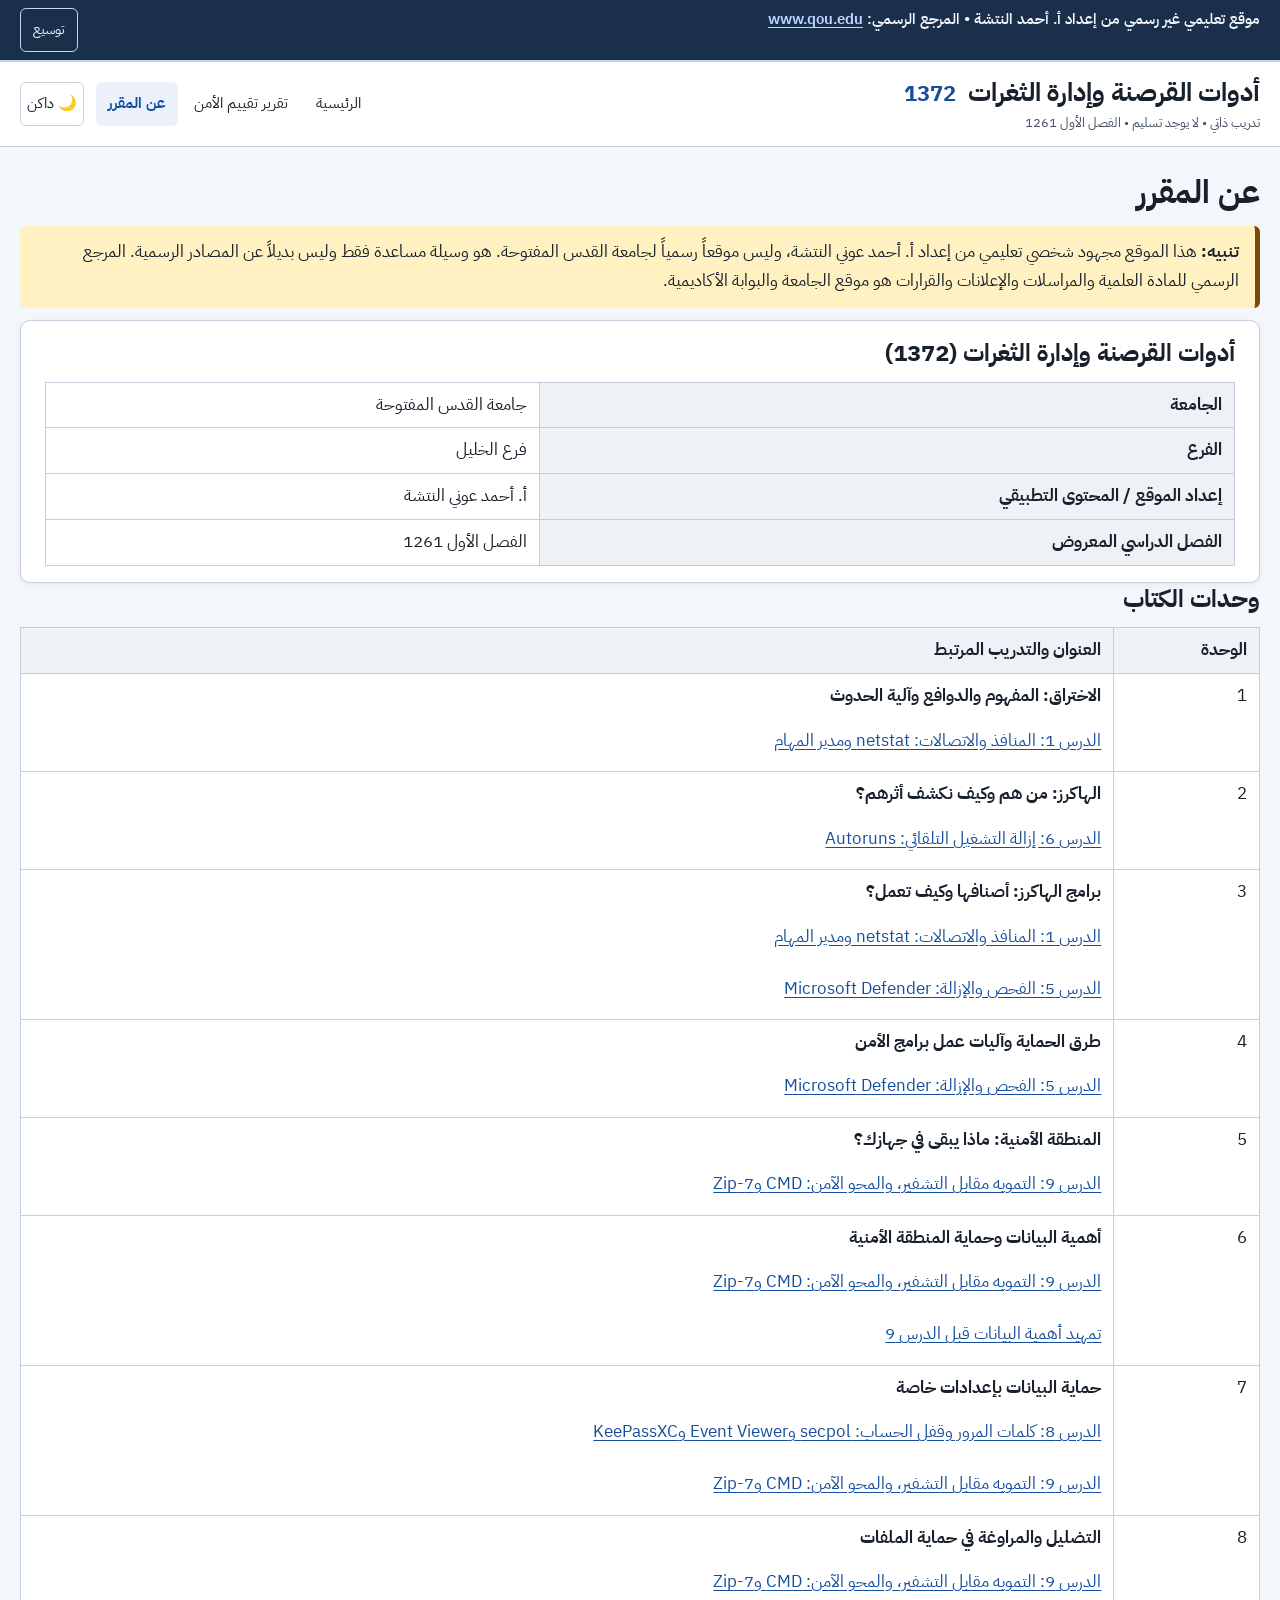
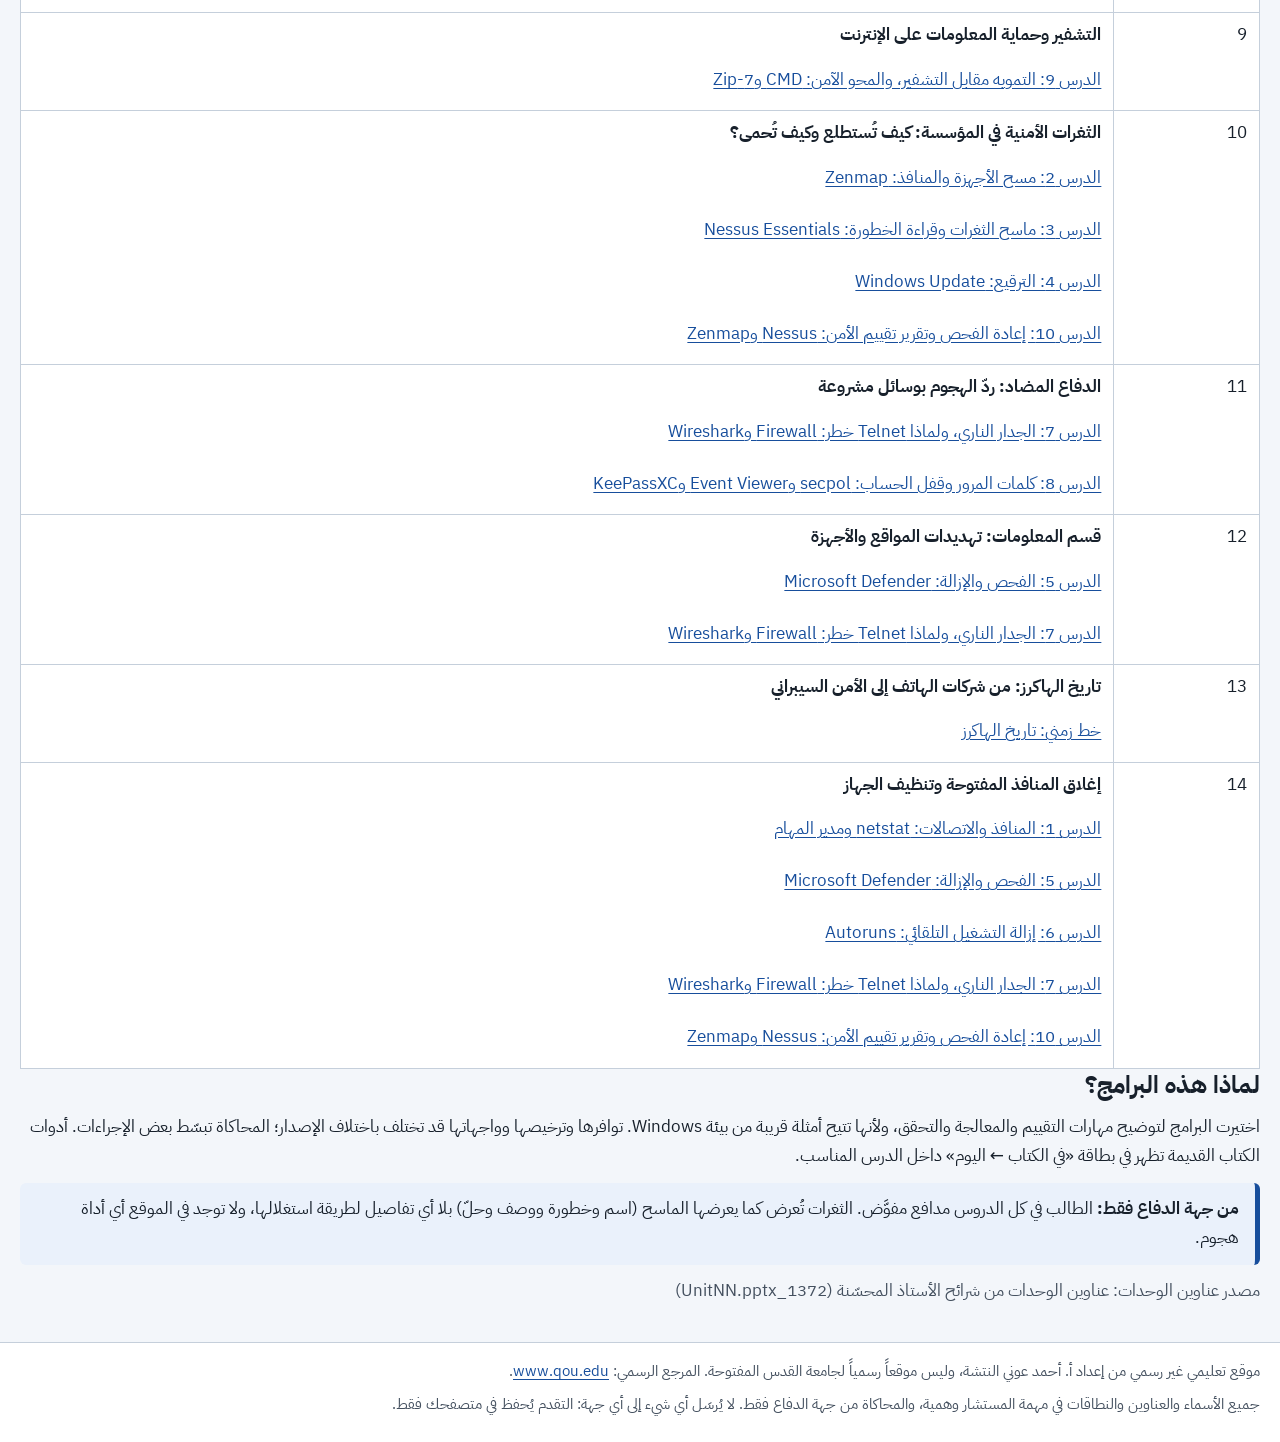
==== commit b96872e9: "Improve self-study UX: paced demonstrations, clear training guidance and verified report states" ====
--- a/about.html
+++ b/about.html
@@ -7,44 +7,44 @@
   <title>عن المقرر — مختبر إدارة الثغرات الافتراضي</title>
   <meta name="description" content="محاكاة تعليمية غير رسمية لأدوات الجانب العملي لمقرر أدوات القرصنة وإدارة الثغرات (1372)، من جهة الدفاع فقط.">
   <link rel="icon" href="data:image/svg+xml,%3Csvg xmlns=%27http://www.w3.org/2000/svg%27 viewBox=%270 0 32 32%27%3E%3Cpath d=%27M16 3l11 4v8c0 7-5 12-11 14C10 27 5 22 5 15V7z%27 fill=%27none%27 stroke=%27%231d4ed8%27 stroke-width=%273%27/%3E%3Cpath d=%27M11 16l4 4 7-8%27 fill=%27none%27 stroke=%27%231d4ed8%27 stroke-width=%273%27/%3E%3C/svg%3E">
-  <link rel="stylesheet" href="css/fonts.css">
-  <link rel="stylesheet" href="css/tokens.css">
-  <link rel="stylesheet" href="css/base.css">
-  <link rel="stylesheet" href="css/components.css">
-  <link rel="stylesheet" href="css/windows.css">
+  <link rel="stylesheet" href="css/fonts.css?v=20261020">
+  <link rel="stylesheet" href="css/tokens.css?v=20261020">
+  <link rel="stylesheet" href="css/base.css?v=20261020">
+  <link rel="stylesheet" href="css/components.css?v=20261020">
+  <link rel="stylesheet" href="css/windows.css?v=20261020">
 </head>
 <body data-page="about">
   <a class="skip-link" href="#main">تخطَّ إلى المحتوى</a>
-  <div class="unofficial-banner" role="region" aria-label="تنبيه: موقع غير رسمي">
+  <div class="unofficial-banner is-folded" role="region" aria-label="تنبيه: موقع غير رسمي">
     <div class="container">
       <div class="ub-text">
         <p class="ub-short">موقع تعليمي غير رسمي من إعداد أ. أحمد النتشة • المرجع الرسمي: <a href="https://www.qou.edu" target="_blank" rel="noopener noreferrer"><bdi>www.qou.edu</bdi></a></p>
         <p class="ub-full">هذا الموقع مجهود شخصي تعليمي من إعداد أ. أحمد عوني النتشة، وليس موقعاً رسمياً لجامعة القدس المفتوحة. هو وسيلة مساعدة فقط وليس بديلاً عن المصادر الرسمية. المرجع الرسمي للمادة العلمية والمراسلات والإعلانات والقرارات هو موقع الجامعة والبوابة الأكاديمية.</p>
       </div>
-      <button type="button" data-banner-fold aria-expanded="true">طيّ</button>
+      <button type="button" data-banner-fold aria-expanded="false">توسيع</button>
     </div>
   </div>
   <header class="site-header">
     <div class="container">
-      <a class="brand" href="index.html"><span class="course-heading"><span>أدوات القرصنة وإدارة الثغرات</span><bdi class="course-number" dir="ltr">0/1372</bdi></span><small>مختبر إدارة الثغرات الافتراضي • الفصل الأول 1261</small></a>
+      <a class="brand" href="index.html"><span class="course-heading"><span>أدوات القرصنة وإدارة الثغرات</span><bdi class="course-number" dir="ltr">1372</bdi></span><small>تدريب ذاتي • لا يوجد تسليم • الفصل الأول 1261</small></a>
       <nav class="site-nav" aria-label="التنقل الرئيسي"><a href="index.html">الرئيسية</a><a href="mission.html">تقرير تقييم الأمن</a><a href="about.html" aria-current="page">عن المقرر</a></nav>
       <button type="button" class="theme-toggle" data-theme-toggle aria-pressed="false">🌙 داكن</button>
     </div>
   </header>
-  <main id="main"><div class="container" id="page-root"></div></main>
+  <main id="main"><div class="container" id="page-root"><div class="card loading-state" role="status"><h1>جاري تجهيز التدريب</h1><p>إن بقيت هذه الرسالة، أعد تحميل الصفحة وتأكد من اكتمال ملفات الموقع.</p><a href="index.html">العودة إلى الرئيسية</a></div><noscript>فعّل JavaScript لعرض المحاكاة؛ تعمل محلياً في المتصفح.</noscript></div></main>
   <footer class="site-footer">
     <div class="container">
       <p>موقع تعليمي غير رسمي من إعداد أ. أحمد عوني النتشة، وليس موقعاً رسمياً لجامعة القدس المفتوحة. المرجع الرسمي: <a href="https://www.qou.edu" target="_blank" rel="noopener noreferrer"><bdi>www.qou.edu</bdi></a>.</p>
       <p>جميع الأسماء والعناوين والنطاقات في مهمة المستشار وهمية، والمحاكاة من جهة الدفاع فقط. لا يُرسَل أي شيء إلى أي جهة: التقدم يُحفظ في متصفحك فقط.</p>
     </div>
   </footer>
-  <script src="js/core/storage.js"></script>
-  <script src="js/core/chrome.js"></script>
-  <script src="js/core/progress.js"></script>
-  <script src="data/case.js"></script>
-  <script src="content/course.js"></script>
-  <script src="content/mission.js"></script>
-  <script src="content/lessons-index.js"></script>
-  <script src="js/core/pages.js"></script>
+  <script src="js/core/storage.js?v=20261020"></script>
+  <script src="js/core/chrome.js?v=20261020"></script>
+  <script src="js/core/progress.js?v=20261020"></script>
+  <script src="data/case.js?v=20261020"></script>
+  <script src="content/course.js?v=20261020"></script>
+  <script src="content/mission.js?v=20261020"></script>
+  <script src="content/lessons-index.js?v=20261020"></script>
+  <script src="js/core/pages.js?v=20261020"></script>
 </body>
 </html>
--- a/css/tokens.css
+++ b/css/tokens.css
@@ -1,151 +1,151 @@
-/* Design tokens — the only place colors/sizes are defined (CLAUDE.md §11). */
-:root {
-  /* typography */
-  --font-ui-ar: "IBM Plex Sans Arabic", "Noto Sans Arabic", "Segoe UI", Tahoma, system-ui, sans-serif;
-  --font-win: "Segoe UI", system-ui, Tahoma, sans-serif;
-  --font-mono: Consolas, "Cascadia Mono", "DejaVu Sans Mono", monospace;
-  --fs-body: 1.0625rem;      /* 17px >= 16px */
-  --lh-body: 1.7;
-  --fs-small: 0.9375rem;
-  --fs-h1: 2rem;
-  --fs-h2: 1.5rem;
-  --fs-h3: 1.2rem;
-
-  /* spacing / shape */
-  --sp-1: 0.25rem;
-  --sp-2: 0.5rem;
-  --sp-3: 0.75rem;
-  --sp-4: 1rem;
-  --sp-5: 1.5rem;
-  --sp-6: 2.5rem;
-  --radius: 10px;
-  --radius-sm: 6px;
-  --touch: 44px;
-  --content-w: 1240px;
-
-  /* light theme (site UI) */
-  --bg: #f5f7fa;
-  --surface: #ffffff;
-  --surface-2: #eef2f7;
-  --border: #c5cfdb;
-  --text: #17202b;
-  --text-muted: #44505f;
-  --primary: #1d4ed8;          /* blue = current / interpretation */
-  --primary-soft: #e3ebff;
-  --on-primary: #ffffff;
-  --success: #166534;          /* green = done */
-  --success-soft: #dcf5e4;
-  --warn: #7a4a00;             /* yellow = notice */
-  --warn-soft: #fff1c2;
-  --danger: #a61b1b;           /* red = risk indicator only */
-  --danger-soft: #fde1e1;
-  --focus: #b45309;
-  --banner-bg: #3b2a00;
-  --banner-text: #fff7de;
-  --banner-link: #ffd36b;
-  --shadow: 0 2px 10px rgba(15, 30, 55, 0.12);
-
-  /* tool windows — native colours, NOT affected by the site theme (CLAUDE.md §8) */
-  --win-frame: #f3f3f3;
-  --win-frame-text: #1a1a1a;
-  --win-frame-border: #8a8a8a;
-  --win-title-inactive: #ebebeb;
-  --win-surface: #ffffff;
-  --win-surface-text: #000000;
-  --win-menu-bg: #ffffff;
-  --win-menu-hover: #e5f3ff;
-  --win-select: #cce8ff;
-  --win-select-text: #000000;
-  --win-disabled: #8c8c8c;
-  --win-grid-line: #e0e0e0;
-  --win-header-bg: #f0f0f0;
-  --win-close-hover: #c42b1c;
-  --win-badge-bg: #fff4c2;
-  --win-badge-text: #5c4300;
-  --win-badge-border: #c9a400;
-  --cmd-bg: #0c0c0c;
-  --cmd-text: #cccccc;
-  --cmd-note: #7fb7ff;
-  --kali-frame: #1b1e24;
-  --kali-frame-text: #e6e6e6;
-  --kali-bg: #14161b;
-  --kali-text: #d6d6d6;
-  --kali-prompt-blue: #5aa9ff;
-  --kali-prompt-green: #4ee08a;
-  --ar-header-bg: #e6e0f5;       /* Autoruns: location header (light purple) */
-  --ar-pink: #ffc7ce;            /* Autoruns: no verified publisher */
-  --ar-yellow: #fff59b;          /* Autoruns: file not found */
-  --ar-tab-active: #ffffff;
-  --ar-tab-bg: #e1e1e1;
-  --annot-bg: #fff3b0;
-  --annot-border: #b8860b;
-  --hl-outline: #ff7a00;
-}
-
-/* dark theme (site UI only). Applied by toggle or system preference. */
-:root[data-theme="dark"] {
-  --bg: #0e1520;
-  --surface: #162130;
-  --surface-2: #1d2b3d;
-  --border: #3a4c63;
-  --text: #e8eef5;
-  --text-muted: #b2bfce;
-  --primary: #8db4ff;
-  --primary-soft: #1d3157;
-  --on-primary: #0b1220;
-  --success: #6ee79a;
-  --success-soft: #153a26;
-  --warn: #ffd978;
-  --warn-soft: #3b2f0b;
-  --danger: #ff9a93;
-  --danger-soft: #431a1a;
-  --focus: #ffc266;
-  --banner-bg: #2a2000;
-  --shadow: 0 2px 10px rgba(0, 0, 0, 0.5);
-}
-
-@media (prefers-color-scheme: dark) {
-  :root:not([data-theme="light"]) {
-    --bg: #0e1520;
-    --surface: #162130;
-    --surface-2: #1d2b3d;
-    --border: #3a4c63;
-    --text: #e8eef5;
-    --text-muted: #b2bfce;
-    --primary: #8db4ff;
-    --primary-soft: #1d3157;
-    --on-primary: #0b1220;
-    --success: #6ee79a;
-    --success-soft: #153a26;
-    --warn: #ffd978;
-    --warn-soft: #3b2f0b;
-    --danger: #ff9a93;
-    --danger-soft: #431a1a;
-    --focus: #ffc266;
-    --banner-bg: #2a2000;
-    --shadow: 0 2px 10px rgba(0, 0, 0, 0.5);
-  }
-}
-
-/* Sysinternals / Event Viewer native colours (not affected by the site theme) */
-:root {
-  --tv-green: #b9f0b9;
-  --tv-yellow: #fff59b;
-  --tv-red: #ffb7b7;
-  --ev-pane: #f7f7f7;
-  --ev-tree-sel: #cce8ff;
-  --ev-fail: #a61b1b;
-  --ev-ok: #1a6b2c;
-  --pm-bar: #f0f0f0;
-}
-
-/* Wireshark default colouring rules (⚠️ ui-reference §3) and filter-bar states */
-:root {
-  --ws-tcp: #e7e6ff;
-  --ws-udp: #daeeff;
-  --ws-arp: #faf0d7;
-  --ws-syn: #a0a0a0;
-  --ws-http: #e4ffc7;
-  --ws-ok: #afffaf;
-  --ws-bad: #ffafaf;
-}
+/* Design tokens — the only place colors/sizes are defined (CLAUDE.md §11). */
+:root {
+  /* typography */
+  --font-ui-ar: "IBM Plex Sans Arabic", "Noto Sans Arabic", "Segoe UI", Tahoma, system-ui, sans-serif;
+  --font-win: "Segoe UI", system-ui, Tahoma, sans-serif;
+  --font-mono: Consolas, "Cascadia Mono", "DejaVu Sans Mono", monospace;
+  --fs-body: 1.0625rem;      /* 17px >= 16px */
+  --lh-body: 1.7;
+  --fs-small: 0.9375rem;
+  --fs-h1: 2rem;
+  --fs-h2: 1.5rem;
+  --fs-h3: 1.2rem;
+
+  /* spacing / shape */
+  --sp-1: 0.25rem;
+  --sp-2: 0.5rem;
+  --sp-3: 0.75rem;
+  --sp-4: 1rem;
+  --sp-5: 1.5rem;
+  --sp-6: 2.5rem;
+  --radius: 10px;
+  --radius-sm: 6px;
+  --touch: 44px;
+  --content-w: 1240px;
+
+  /* light theme (site UI) */
+  --bg: #f3f6fa;
+  --surface: #ffffff;
+  --surface-2: #eef2f7;
+  --border: #c5cfdb;
+  --text: #17202b;
+  --text-muted: #44505f;
+  --primary: #174e9c;          /* blue = current / interpretation */
+  --primary-soft: #eaf1fb;
+  --on-primary: #ffffff;
+  --success: #166534;          /* green = done */
+  --success-soft: #dcf5e4;
+  --warn: #7a4a00;             /* yellow = notice */
+  --warn-soft: #fff1c2;
+  --danger: #a61b1b;           /* red = risk indicator only */
+  --danger-soft: #fde1e1;
+  --focus: #b45309;
+  --banner-bg: #192f4a;
+  --banner-text: #f1f5fb;
+  --banner-link: #bcd6ff;
+  --shadow: 0 2px 6px rgba(15, 30, 55, 0.06);
+
+  /* tool windows — native colours, NOT affected by the site theme (CLAUDE.md §8) */
+  --win-frame: #f3f3f3;
+  --win-frame-text: #1a1a1a;
+  --win-frame-border: #8a8a8a;
+  --win-title-inactive: #ebebeb;
+  --win-surface: #ffffff;
+  --win-surface-text: #000000;
+  --win-menu-bg: #ffffff;
+  --win-menu-hover: #e5f3ff;
+  --win-select: #cce8ff;
+  --win-select-text: #000000;
+  --win-disabled: #8c8c8c;
+  --win-grid-line: #e0e0e0;
+  --win-header-bg: #f0f0f0;
+  --win-close-hover: #c42b1c;
+  --win-badge-bg: #fff4c2;
+  --win-badge-text: #5c4300;
+  --win-badge-border: #c9a400;
+  --cmd-bg: #0c0c0c;
+  --cmd-text: #cccccc;
+  --cmd-note: #7fb7ff;
+  --kali-frame: #1b1e24;
+  --kali-frame-text: #e6e6e6;
+  --kali-bg: #14161b;
+  --kali-text: #d6d6d6;
+  --kali-prompt-blue: #5aa9ff;
+  --kali-prompt-green: #4ee08a;
+  --ar-header-bg: #e6e0f5;       /* Autoruns: location header (light purple) */
+  --ar-pink: #ffc7ce;            /* Autoruns: no verified publisher */
+  --ar-yellow: #fff59b;          /* Autoruns: file not found */
+  --ar-tab-active: #ffffff;
+  --ar-tab-bg: #e1e1e1;
+  --annot-bg: #fff3b0;
+  --annot-border: #b8860b;
+  --hl-outline: #ff7a00;
+}
+
+/* dark theme (site UI only). Applied by toggle or system preference. */
+:root[data-theme="dark"] {
+  --bg: #0e1520;
+  --surface: #162130;
+  --surface-2: #1d2b3d;
+  --border: #3a4c63;
+  --text: #e8eef5;
+  --text-muted: #b2bfce;
+  --primary: #8db4ff;
+  --primary-soft: #1d3157;
+  --on-primary: #0b1220;
+  --success: #6ee79a;
+  --success-soft: #153a26;
+  --warn: #ffd978;
+  --warn-soft: #3b2f0b;
+  --danger: #ff9a93;
+  --danger-soft: #431a1a;
+  --focus: #ffc266;
+  --banner-bg: #2a2000;
+  --shadow: 0 2px 10px rgba(0, 0, 0, 0.5);
+}
+
+@media (prefers-color-scheme: dark) {
+  :root:not([data-theme="light"]) {
+    --bg: #0e1520;
+    --surface: #162130;
+    --surface-2: #1d2b3d;
+    --border: #3a4c63;
+    --text: #e8eef5;
+    --text-muted: #b2bfce;
+    --primary: #8db4ff;
+    --primary-soft: #1d3157;
+    --on-primary: #0b1220;
+    --success: #6ee79a;
+    --success-soft: #153a26;
+    --warn: #ffd978;
+    --warn-soft: #3b2f0b;
+    --danger: #ff9a93;
+    --danger-soft: #431a1a;
+    --focus: #ffc266;
+    --banner-bg: #2a2000;
+    --shadow: 0 2px 10px rgba(0, 0, 0, 0.5);
+  }
+}
+
+/* Sysinternals / Event Viewer native colours (not affected by the site theme) */
+:root {
+  --tv-green: #b9f0b9;
+  --tv-yellow: #fff59b;
+  --tv-red: #ffb7b7;
+  --ev-pane: #f7f7f7;
+  --ev-tree-sel: #cce8ff;
+  --ev-fail: #a61b1b;
+  --ev-ok: #1a6b2c;
+  --pm-bar: #f0f0f0;
+}
+
+/* Wireshark default colouring rules (⚠️ ui-reference §3) and filter-bar states */
+:root {
+  --ws-tcp: #e7e6ff;
+  --ws-udp: #daeeff;
+  --ws-arp: #faf0d7;
+  --ws-syn: #a0a0a0;
+  --ws-http: #e4ffc7;
+  --ws-ok: #afffaf;
+  --ws-bad: #ffafaf;
+}
--- a/css/components.css
+++ b/css/components.css
@@ -1,308 +1,337 @@
-/* Site components: lesson page, concept cards, practice layout, interpretation, home, case board. */
-
-/* ---------- generic ---------- */
-.page-title { margin-block-end: var(--sp-2); }
-.lead { font-size: 1.15rem; color: var(--text-muted); max-inline-size: 70ch; }
-.muted { color: var(--text-muted); }
-.chip {
-  display: inline-block; padding: 0.1rem 0.6rem; border-radius: 999px; font-size: 0.85rem;
-  background: var(--surface-2); color: var(--text); border: 1px solid var(--border);
-}
-.chip-ok { background: var(--success-soft); color: var(--success); border-color: var(--success); }
-.chip-warn { background: var(--warn-soft); color: var(--warn); border-color: var(--warn); }
-.note { border-inline-start: 5px solid var(--warn); background: var(--warn-soft); color: var(--text); padding: var(--sp-3) var(--sp-4); border-radius: var(--radius-sm); margin-block: var(--sp-3); }
-.note-info { border-inline-start-color: var(--primary); background: var(--primary-soft); }
-.note-danger { border-inline-start-color: var(--danger); background: var(--danger-soft); }
-.grid-2 { display: grid; gap: var(--sp-4); grid-template-columns: repeat(auto-fit, minmax(min(100%, 300px), 1fr)); }
-table.data { border-collapse: collapse; inline-size: 100%; background: var(--surface); }
-table.data th, table.data td { border: 1px solid var(--border); padding: var(--sp-2) var(--sp-3); text-align: start; vertical-align: top; }
-table.data th { background: var(--surface-2); }
-.table-scroll { overflow-x: auto; }
-
-/* ---------- home ---------- */
-.hero { padding-block: var(--sp-5); }
-.hero h1 { font-size: 2.2rem; }
-.progress-bar { block-size: 12px; background: var(--surface-2); border: 1px solid var(--border); border-radius: 999px; overflow: hidden; }
-.progress-bar > span { display: block; block-size: 100%; background: var(--success); inline-size: 0; }
-.progress-bar > span.w-0 { inline-size: 0; }
-.progress-bar > span.w-100 { inline-size: 100%; }
-.lesson-cards { display: grid; gap: var(--sp-4); grid-template-columns: repeat(auto-fill, minmax(min(100%, 320px), 1fr)); margin-block: var(--sp-4); }
-.lesson-card { display: flex; flex-direction: column; gap: var(--sp-2); }
-.lesson-card h3 { margin: 0; }
-.lesson-card .meta { display: flex; flex-wrap: wrap; gap: var(--sp-2); }
-.lesson-card .stages { display: flex; gap: var(--sp-2); flex-wrap: wrap; }
-.lesson-card .actions { margin-block-start: auto; padding-block-start: var(--sp-3); }
-.axis-block { margin-block: var(--sp-5); }
-.axis-block > h2 { border-inline-start: 6px solid var(--primary); padding-inline-start: var(--sp-3); }
-.soon { border-style: dashed; box-shadow: none; }
-
-/* ---------- lesson header + phases ---------- */
-.lesson-head { margin-block-end: var(--sp-4); }
-.lesson-head .meta { display: flex; flex-wrap: wrap; gap: var(--sp-2); margin-block: var(--sp-2); }
-.breadcrumb { font-size: var(--fs-small); color: var(--text-muted); margin-block-end: var(--sp-2); }
-.breadcrumb a { color: var(--text-muted); }
-.phases { display: flex; flex-wrap: wrap; gap: var(--sp-2); list-style: none; padding: 0; margin: var(--sp-4) 0; }
-.phase-tab {
-  display: inline-flex; align-items: center; gap: var(--sp-2); min-block-size: var(--touch); padding-inline: var(--sp-4);
-  border: 2px solid var(--border); background: var(--surface); color: var(--text); border-radius: 999px;
-  font: inherit; font-weight: 600; cursor: pointer;
-}
-.phase-tab .num { display: inline-grid; place-items: center; inline-size: 1.7rem; block-size: 1.7rem; border-radius: 50%; background: var(--surface-2); font-size: 0.9rem; }
-.phase-tab.is-current { border-color: var(--primary); background: var(--primary-soft); color: var(--primary); }
-.phase-tab.is-current .num { background: var(--primary); color: var(--on-primary); }
-.phase-tab.is-done { border-color: var(--success); }
-.phase-tab.is-done .num { background: var(--success); color: var(--surface); }
-.phase-tab[aria-disabled="true"] { border-style: dashed; color: var(--text-muted); cursor: not-allowed; }
-.modes { display: flex; flex-wrap: wrap; gap: var(--sp-2); align-items: center; margin-block-end: var(--sp-4); }
-.modes .label { font-size: var(--fs-small); color: var(--text-muted); }
-.mode-btn { min-block-size: var(--touch); padding-inline: var(--sp-3); border: 1px solid var(--border); background: var(--surface); color: var(--text); border-radius: var(--radius-sm); font: inherit; font-size: var(--fs-small); cursor: pointer; }
-.mode-btn[aria-pressed="true"] { background: var(--primary); color: var(--on-primary); border-color: var(--primary); }
-.mode-btn[aria-disabled="true"] { border-style: dashed; color: var(--text-muted); cursor: not-allowed; }
-
-.phase-panel { margin-block-end: var(--sp-6); }
-.phase-panel > h2 { border-inline-start: 6px solid var(--primary); padding-inline-start: var(--sp-3); }
-.phase-next { display: flex; justify-content: flex-end; gap: var(--sp-3); margin-block-start: var(--sp-4); flex-wrap: wrap; }
-
-/* ---------- explain: concept cards ---------- */
-.concept-list { display: grid; gap: var(--sp-3); margin-block: var(--sp-4); }
-.concept { background: var(--surface); border: 1px solid var(--border); border-radius: var(--radius); }
-.concept.is-locked { border-style: dashed; }
-.concept.is-done { border-color: var(--success); }
-.concept-head {
-  inline-size: 100%; display: flex; align-items: center; gap: var(--sp-3); min-block-size: var(--touch);
-  padding: var(--sp-3) var(--sp-4); background: transparent; border: 0; color: var(--text); font: inherit;
-  font-weight: 700; text-align: start; cursor: pointer; border-radius: var(--radius);
-}
-.concept-head .cnum { display: inline-grid; place-items: center; min-inline-size: 2rem; block-size: 2rem; border-radius: 50%; background: var(--primary-soft); color: var(--primary); font-size: 0.95rem; }
-.concept.is-done .cnum { background: var(--success); color: var(--surface); }
-.concept-head .cen { font-weight: 400; color: var(--text-muted); font-family: var(--font-mono); font-size: 0.9rem; direction: ltr; unicode-bidi: isolate; }
-.concept-head .state { margin-inline-start: auto; font-size: 0.85rem; font-weight: 400; color: var(--text-muted); }
-.concept-body { padding: 0 var(--sp-4) var(--sp-4); }
-.c-row { display: grid; grid-template-columns: 8.5rem 1fr; gap: var(--sp-3); padding-block: var(--sp-2); border-block-start: 1px dashed var(--border); }
-.c-row:first-child { border-block-start: 0; }
-.c-label { font-weight: 700; color: var(--primary); font-size: var(--fs-small); }
-.c-tool { margin: 0; padding: var(--sp-2) var(--sp-3); background: var(--cmd-bg); color: var(--cmd-text); border-radius: var(--radius-sm); font-family: var(--font-mono); font-size: 0.9rem; overflow-x: auto; white-space: pre; direction: ltr; text-align: left; }
-.c-mistake .c-label { color: var(--warn); }
-@media (max-width: 640px) { .c-row { grid-template-columns: 1fr; gap: 0; } }
-
-.quiz { background: var(--surface-2); border-radius: var(--radius-sm); padding: var(--sp-3) var(--sp-4); margin-block-start: var(--sp-3); }
-.quiz .q { font-weight: 700; margin: 0 0 var(--sp-2); }
-.quiz-opts { display: flex; flex-wrap: wrap; gap: var(--sp-2); }
-.quiz-opt { min-block-size: var(--touch); padding-inline: var(--sp-4); border: 1px solid var(--border); background: var(--surface); color: var(--text); border-radius: var(--radius-sm); font: inherit; cursor: pointer; }
-.quiz-opt:hover { background: var(--primary-soft); }
-.quiz-opt.is-right { background: var(--success-soft); border-color: var(--success); color: var(--success); font-weight: 700; }
-.quiz-opt.is-wrong { background: var(--danger-soft); border-color: var(--danger); color: var(--danger); }
-.quiz-value { display: flex; gap: var(--sp-2); flex-wrap: wrap; }
-.quiz-value input { min-block-size: var(--touch); padding-inline: var(--sp-3); border: 1px solid var(--border); border-radius: var(--radius-sm); background: var(--surface); color: var(--text); font: inherit; font-family: var(--font-mono); direction: ltr; min-inline-size: 14rem; }
-.quiz-fb { margin: var(--sp-2) 0 0; padding: var(--sp-2) var(--sp-3); border-radius: var(--radius-sm); }
-.quiz-fb.ok { background: var(--success-soft); color: var(--text); border-inline-start: 4px solid var(--success); }
-.quiz-fb.bad { background: var(--danger-soft); color: var(--text); border-inline-start: 4px solid var(--danger); }
-
-/* ---------- interactive figures ---------- */
-.figure { background: var(--surface); border: 1px solid var(--border); border-radius: var(--radius); padding: var(--sp-4); margin-block: var(--sp-4); }
-.figure h3 { margin-block-end: var(--sp-2); }
-.fig-svg { inline-size: 100%; block-size: auto; max-block-size: 380px; }
-.fig-svg .node { cursor: pointer; }
-.fig-svg .node rect, .fig-svg .node circle { fill: var(--surface-2); stroke: var(--text-muted); stroke-width: 2; }
-.fig-svg .node:hover rect, .fig-svg .node:focus rect, .fig-svg .node.is-active rect { fill: var(--primary-soft); stroke: var(--primary); }
-.fig-svg .node.is-bad rect { fill: var(--danger-soft); stroke: var(--danger); }
-.fig-svg .node:focus { outline: none; }
-.fig-svg .node:focus-visible rect { stroke: var(--focus); stroke-width: 4; }
-.fig-svg text { fill: var(--text); font-family: var(--font-ui-ar); font-size: 15px; }
-.fig-svg text.ltr-text { font-family: var(--font-mono); font-size: 14px; direction: ltr; }
-.fig-svg .link { stroke: var(--text-muted); stroke-width: 2; fill: none; }
-.fig-svg .link.is-active { stroke: var(--primary); stroke-width: 4; }
-.fig-svg .link.is-broken { stroke: var(--danger); stroke-dasharray: 6 6; }
-.fig-svg .zone { fill: none; stroke: var(--border); stroke-width: 2; stroke-dasharray: 8 6; }
-.fig-svg .zone-label { fill: var(--text-muted); font-size: 14px; }
-.fig-explain { background: var(--primary-soft); border-radius: var(--radius-sm); padding: var(--sp-3) var(--sp-4); min-block-size: 4.5rem; margin-block-start: var(--sp-3); }
-.fig-controls { display: flex; flex-wrap: wrap; gap: var(--sp-2); align-items: center; margin-block-end: var(--sp-2); }
-.switch { display: inline-flex; align-items: center; gap: var(--sp-2); min-block-size: var(--touch); cursor: pointer; }
-.switch input { inline-size: 1.4rem; block-size: 1.4rem; }
-
-/* ---------- practice layout ---------- */
-.practice-scenario { background: var(--primary-soft); border-radius: var(--radius); padding: var(--sp-3) var(--sp-4); margin-block-end: var(--sp-4); }
-.practice-grid { display: grid; gap: var(--sp-4); grid-template-columns: 1fr; align-items: start; }
-@media (min-width: 1024px) { .practice-grid { grid-template-columns: 22rem minmax(0, 1fr); } }
-.steps-panel { background: var(--surface); border: 1px solid var(--border); border-radius: var(--radius); padding: var(--sp-4); }
-.steps-panel h3 { margin-block-end: var(--sp-2); }
-.steps-progress { font-size: var(--fs-small); color: var(--text-muted); margin-block-end: var(--sp-3); }
-.step-list { list-style: none; margin: 0; padding: 0; display: grid; gap: var(--sp-2); }
-.step { border: 1px solid var(--border); border-radius: var(--radius-sm); padding: var(--sp-2) var(--sp-3); background: var(--surface); }
-.step .step-title { display: flex; gap: var(--sp-2); align-items: flex-start; font-weight: 600; }
-.step .mark { flex: none; inline-size: 1.6rem; block-size: 1.6rem; border-radius: 50%; display: inline-grid; place-items: center; background: var(--surface-2); font-size: 0.85rem; border: 1px solid var(--border); }
-.step.is-current { border: 2px solid var(--primary); background: var(--primary-soft); }
-.step.is-current .mark { background: var(--primary); color: var(--on-primary); border-color: var(--primary); }
-.step.is-done { border-color: var(--success); }
-.step.is-done .mark { background: var(--success); color: var(--surface); border-color: var(--success); }
-.step.is-locked { border-style: dashed; color: var(--text-muted); }
-.step-detail { margin-block-start: var(--sp-2); font-size: var(--fs-small); }
-.step-why { color: var(--text-muted); margin: var(--sp-1) 0 var(--sp-2); }
-.step-feedback { margin-block-start: var(--sp-2); padding: var(--sp-2) var(--sp-3); border-radius: var(--sp-1); background: var(--warn-soft); border-inline-start: 4px solid var(--warn); font-size: var(--fs-small); }
-.hint-row { display: flex; gap: var(--sp-2); flex-wrap: wrap; margin-block-start: var(--sp-2); }
-.hint-text { margin-block-start: var(--sp-2); padding: var(--sp-2) var(--sp-3); background: var(--surface); border: 1px dashed var(--primary); border-radius: var(--radius-sm); font-size: var(--fs-small); }
-.hint-text .ltr { background: var(--surface-2); padding: 0 0.3em; border-radius: 3px; }
-.stage-wrap { min-inline-size: 0; }
-.stage-bar { display: flex; flex-wrap: wrap; align-items: center; gap: var(--sp-2); padding: var(--sp-2) var(--sp-3); background: var(--surface-2); border: 1px solid var(--border); border-block-end: 0; border-radius: var(--radius) var(--radius) 0 0; font-size: var(--fs-small); }
-.stage-bar .spacer { margin-inline-start: auto; }
-.stage-bar select, .stage-bar button { min-block-size: 38px; border: 1px solid var(--border); background: var(--surface); color: var(--text); border-radius: var(--radius-sm); font: inherit; font-size: var(--fs-small); padding-inline: var(--sp-2); cursor: pointer; }
-.stage-bar .state-toggle { display: inline-flex; align-items: center; gap: var(--sp-2); }
-.stage { direction: ltr; position: relative; background: var(--surface-2); border: 1px solid var(--border); border-radius: 0 0 var(--radius) var(--radius); block-size: clamp(30rem, calc(100vh - 9rem), 56rem); overflow: auto; background-image: linear-gradient(135deg, var(--surface-2), var(--bg)); }
-.stage-empty { position: absolute; inset: 0; display: grid; place-items: center; color: var(--text-muted); text-align: center; padding: var(--sp-4); }
-.mobile-hint { display: none; }
-@media (max-width: 767px) { .mobile-hint { display: block; } .stage { min-block-size: 40rem; } }
-.fsim-hl { outline: 3px solid var(--hl-outline) !important; outline-offset: 2px; animation: hlpulse 1.2s ease-in-out infinite; }
-@keyframes hlpulse { 50% { outline-color: transparent; } }
-
-/* ---------- interpret ---------- */
-.annot-pane { background: var(--cmd-bg); color: var(--cmd-text); border-radius: var(--radius); padding: var(--sp-3); overflow-x: auto; direction: ltr; text-align: left; }
-.annot-pane.is-light { background: var(--win-surface); color: var(--win-surface-text); font-family: var(--font-win); }
-.annot-pane.is-light .annot-title { color: #1a4d99; }
-.annot-pane.is-light .ar-table { font-size: 13px; }
-.annot-pane .annot-title { color: var(--cmd-note); font-family: var(--font-mono); font-size: 0.85rem; margin-block-end: var(--sp-2); }
-.annot-pane pre { margin: 0 0 var(--sp-3); font-family: var(--font-mono); font-size: 0.92rem; white-space: pre; line-height: 1.45; }
-.annot {
-  background: var(--annot-bg); color: #000; border: 0; border-block-end: 2px dotted var(--annot-border); border-radius: 3px;
-  font: inherit; padding: 0 2px; cursor: pointer; display: inline;
-}
-.annot:hover, .annot.is-open { background: var(--hl-outline); }
-.annot.is-danger { background: var(--ar-pink); }
-.meaning-card { background: var(--surface); border: 2px solid var(--primary); border-radius: var(--radius); padding: var(--sp-3) var(--sp-4); margin-block: var(--sp-3); }
-.meaning-card .val { font-family: var(--font-mono); direction: ltr; unicode-bidi: isolate; background: var(--surface-2); padding: 0 0.4em; border-radius: 4px; }
-.meaning-card.is-danger { border-color: var(--danger); }
-.recall-link { background: none; border: 0; color: var(--primary); text-decoration: underline; cursor: pointer; font: inherit; padding: 0; min-block-size: 32px; }
-.annot-tools { display: flex; flex-wrap: wrap; gap: var(--sp-2); margin-block-end: var(--sp-3); }
-.annot-tools button { min-block-size: var(--touch); padding-inline: var(--sp-3); border: 1px solid var(--border); background: var(--surface); color: var(--text); border-radius: var(--radius-sm); font: inherit; font-size: var(--fs-small); cursor: pointer; }
-.annot-tools button[aria-pressed="true"] { background: var(--primary); color: var(--on-primary); border-color: var(--primary); }
-.ioc-list { padding-inline-start: var(--sp-5); }
-.ioc-list li { margin-block-end: var(--sp-1); }
-.ioc-list li::marker { color: var(--danger); }
-.lab-q { background: var(--surface); border: 1px solid var(--border); border-radius: var(--radius); padding: var(--sp-3) var(--sp-4); margin-block: var(--sp-3); }
-.lab-q .q-num { color: var(--primary); font-weight: 700; }
-/* the case: story card, per-lesson box, investigation board */
-.case-intro { border: 2px solid var(--primary); margin-block: var(--sp-4); }
-.case-intro h2 { margin-block: var(--sp-2) var(--sp-3); }
-.case-questions { padding-inline-start: 1.4em; }
-.case-questions li { margin-block-end: var(--sp-1); font-weight: 600; }
-.case-promise { background: var(--primary-soft); border-radius: var(--radius-sm); padding: var(--sp-3) var(--sp-4); }
-.case-box { background: var(--primary-soft); border-inline-start: 5px solid var(--primary); border-radius: var(--radius-sm); padding: var(--sp-3) var(--sp-4); margin-block: var(--sp-3) var(--sp-4); }
-.case-box p { margin-block: 0 var(--sp-1); }
-.case-box-title { font-size: var(--fs-h3); }
-.case-found { background: var(--surface); border-radius: var(--radius-sm); padding: var(--sp-3) var(--sp-4); margin-block: var(--sp-3); }
-.case-found p { margin-block: 0 var(--sp-2); }
-.case-q, .axis-q { color: var(--text-muted); margin-block: 0 var(--sp-3); }
-.board-count { font-weight: 700; margin-block: var(--sp-2) var(--sp-4); }
-.board-axis { margin-block: var(--sp-5); }
-.board-list { list-style: none; padding: 0; margin: 0; display: grid; gap: var(--sp-3); }
-.board-item { display: flex; gap: var(--sp-3); align-items: flex-start; background: var(--surface); border: 2px dashed var(--border); border-radius: var(--radius); padding: var(--sp-3) var(--sp-4); }
-.board-item.is-found { border: 2px solid var(--success); }
-.board-mark { flex: none; display: inline-grid; place-items: center; inline-size: 2.2rem; block-size: 2.2rem; border-radius: 50%; background: var(--surface-2); color: var(--text-muted); font-weight: 700; font-size: 1.2rem; }
-.board-item.is-found .board-mark { background: var(--success); color: var(--surface); }
-.board-body { flex: 1; min-inline-size: 0; }
-.board-body p { margin-block: 0 var(--sp-2); }
-.board-finding { background: var(--success-soft); border-radius: var(--radius-sm); padding: var(--sp-2) var(--sp-3); overflow-wrap: anywhere; }
-.epilogue { background: var(--surface); border: 1px solid var(--border); border-radius: var(--radius); padding: var(--sp-3) var(--sp-4); }
-.epilogue summary { cursor: pointer; font-weight: 700; min-block-size: var(--touch); display: flex; align-items: center; }
-.timeline td:first-child { white-space: nowrap; }
-.realworld { background: var(--surface); border: 1px solid var(--border); border-radius: var(--radius); padding: var(--sp-3) var(--sp-4); }
-.ethics { border-inline-start: 5px solid var(--warn); background: var(--warn-soft); padding: var(--sp-3) var(--sp-4); border-radius: var(--radius-sm); }
-.completion { background: var(--success-soft); border: 2px solid var(--success); border-radius: var(--radius); padding: var(--sp-4); margin-block: var(--sp-4); }
-.code-chip { font-family: var(--font-mono); font-size: 1.4rem; letter-spacing: 0.1em; direction: ltr; unicode-bidi: isolate; background: var(--surface); padding: 0.2rem 0.8rem; border-radius: var(--radius-sm); border: 1px solid var(--success); display: inline-block; }
-.field { display: grid; gap: var(--sp-1); margin-block-end: var(--sp-3); max-inline-size: 28rem; }
-.field label { font-weight: 600; }
-.field input, .field select { min-block-size: var(--touch); padding-inline: var(--sp-3); border: 1px solid var(--border); border-radius: var(--radius-sm); background: var(--surface); color: var(--text); font: inherit; }
-.nb-entry { margin-block-end: var(--sp-4); }
-.nb-entry h3 { margin-block-end: var(--sp-1); }
-
-/* ---------- dialog ---------- */
-.fsim-dialog-backdrop { position: fixed; inset: 0; background: rgba(0, 0, 0, 0.55); z-index: 1100; display: grid; place-items: center; padding: var(--sp-4); }
-.fsim-dialog { background: var(--surface); color: var(--text); border-radius: var(--radius); padding: var(--sp-5); max-inline-size: 30rem; box-shadow: var(--shadow); }
-.fsim-dialog .actions { display: flex; gap: var(--sp-2); justify-content: flex-end; margin-block-start: var(--sp-4); }
-.annot-pane .ar-table { table-layout: auto; min-inline-size: 0; }
-.annot-pane .ar-table td, .annot-pane .ar-table th { max-inline-size: none; }
-.fig-svg .node rect.hit { fill: transparent; stroke: none; }
-.fig-svg .node:hover rect.hit, .fig-svg .node:focus rect.hit, .fig-svg .node.is-active rect.hit { fill: transparent; stroke: none; }
-
-/* ---------- smoother practice (UX pass) ---------- */
-.stage-tools { display: inline-flex; gap: var(--sp-1); margin-inline-start: var(--sp-2); }
-.steps-help { font-size: var(--fs-small); color: var(--text-muted); margin-block: 0 var(--sp-3); }
-.step-nudge { margin-block: var(--sp-2) 0; padding: var(--sp-2) var(--sp-3); border-radius: var(--radius-sm); background: var(--primary-soft); font-size: var(--fs-small); }
-.step.just-done { animation: stepdone 1.2s ease-out; }
-@keyframes stepdone { 0% { background: var(--success-soft); transform: scale(1.02); } 100% { background: var(--surface); transform: none; } }
-@media (min-width: 1024px) {
-  .steps-panel { position: sticky; inset-block-start: 3.6rem; max-block-size: calc(100vh - 4.6rem); overflow: auto; }
-}
-.practice-grid.is-focus { position: fixed; inset: 3.4rem 0 0 0; z-index: 800; margin: 0; padding: var(--sp-2); background: var(--bg); grid-template-columns: 19rem minmax(0, 1fr); align-items: stretch; }
-.practice-grid.is-focus .steps-panel { position: static; max-block-size: none; overflow: auto; block-size: calc(100vh - 4.4rem); }
-.practice-grid.is-focus .stage { block-size: calc(100vh - 7.4rem); }
-@media (max-width: 767px) { .practice-grid.is-focus { grid-template-columns: 1fr; overflow: auto; } .practice-grid.is-focus .steps-panel { block-size: auto; } }
-body.fsim-focus { overflow: hidden; }
-.stage.is-large .fw { font-size: 14.5px; }
-.stage.is-large .gr-table, .stage.is-large .ar-table, .stage.is-large .ws-detail, .stage.is-large .ev-pbody pre, .stage.is-large .ev-tree, .stage.is-large .ev-actions, .stage.is-large .ec-tree, .stage.is-large .ec-vbody, .stage.is-large .fx-row { font-size: 14px; }
-.stage.is-large .term { font-size: 16px; }
-.card-next { display: flex; justify-content: space-between; align-items: center; gap: var(--sp-3); flex-wrap: wrap; margin-block-start: var(--sp-4); padding-block-start: var(--sp-3); border-block-start: 1px solid var(--border); }
-.annot-count { font-weight: 600; color: var(--primary); margin-block: 0 var(--sp-2); }
-.lesson-nav { display: flex; justify-content: space-between; gap: var(--sp-3); flex-wrap: wrap; margin-block: var(--sp-6) 0; padding-block-start: var(--sp-4); border-block-start: 1px solid var(--border); }
-.how-to { margin-block: var(--sp-4); }
-.how-to ol { display: grid; gap: var(--sp-3); grid-template-columns: repeat(auto-fit, minmax(min(100%, 220px), 1fr)); padding: 0; list-style: none; margin: var(--sp-3) 0 0; }
-.how-to li { background: var(--surface-2); border-radius: var(--radius-sm); padding: var(--sp-3); }
-.how-to li strong { display: block; color: var(--primary); }
-.lesson-card .num { display: inline-grid; place-items: center; inline-size: 2rem; block-size: 2rem; border-radius: 50%; background: var(--primary-soft); color: var(--primary); font-weight: 700; margin-inline-end: var(--sp-2); }
-.lesson-card.is-next { border: 2px solid var(--primary); }
-
-/* security assessment report (mission.html) */
-.status-chip { display: inline-block; padding: 2px 10px; border-radius: 999px; font-weight: 600; border: 1px solid transparent; }
-.status-chip.is-open { background: var(--danger-soft); color: var(--danger); border-color: var(--danger); }
-.status-chip.is-closed { background: var(--success-soft); color: var(--success); border-color: var(--success); }
-.status-chip.is-residual { background: var(--warn-soft); color: var(--warn); border-color: var(--warn); }
-.report-note { display: block; margin-block-start: 2px; }
-.auth-table th { white-space: nowrap; inline-size: 9rem; }
-.ar-table.is-rtl { direction: rtl; min-inline-size: 0; table-layout: auto; font-family: var(--font-ui-ar); font-size: var(--fs-small); }
-.ar-table.is-rtl th, .ar-table.is-rtl td { text-align: start; white-space: normal; }
-.timeline-list { list-style: none; padding: 0; display: grid; gap: var(--sp-2); }
-.timeline-list button { inline-size: 100%; text-align: start; }
-
-/* figures added for 1372 */
-.fig-svg .node.is-ok rect { fill: var(--success-soft); stroke: var(--success); }
-.fig-svg .node.is-up rect { stroke: var(--success); stroke-width: 3; }
-.fig-svg .node.is-gone { opacity: 0.35; }
-.fig-svg .node.is-gone rect { stroke-dasharray: 6 5; }
-.tl-grid .timeline-list { grid-template-columns: repeat(auto-fill, minmax(110px, 1fr)); }
-.triage-cols { display: grid; grid-template-columns: repeat(5, 1fr); gap: var(--sp-2); margin-block: var(--sp-3); }
-.triage-col { border: 2px solid var(--border); border-radius: var(--radius-sm); padding: var(--sp-2); text-align: center; display: grid; gap: 2px; background: var(--surface-2); }
-.triage-col.is-active { border-color: var(--primary); background: var(--primary-soft); }
-.triage-cards { display: flex; flex-wrap: wrap; gap: var(--sp-2); }
-.triage-card { font-size: var(--fs-small); }
-@media (max-width: 640px) { .triage-cols { grid-template-columns: repeat(2, 1fr); } }
-.realworld a { overflow-wrap: anywhere; word-break: break-all; }
-.btn-big { font-size: 1.1rem; padding-block: 0.7rem; padding-inline: 1.4rem; }
-.how-steps { display: grid; gap: var(--sp-2); padding-inline-start: 1.4rem; }
-.learn-more summary { cursor: pointer; font-weight: 600; }
-.learn-more[open] summary { margin-block-end: var(--sp-3); }
-.step-type { margin-block: var(--sp-2) 0; padding: var(--sp-2) var(--sp-3); background: var(--surface-2); border: 1px solid var(--border); border-radius: var(--radius-sm); }
-.step-type code { font-family: var(--font-mono); font-size: 1rem; font-weight: 700; direction: ltr; unicode-bidi: isolate; }
-.fig-timeline { display: flex; align-items: center; gap: 6px; margin-block: var(--sp-3); }
-.fig-point { background: var(--surface-2); border: 1px solid var(--border); border-radius: var(--radius-sm); padding: 2px 8px; font-size: var(--fs-small); }
-.fig-gap { display: block; block-size: 10px; background: var(--danger); border-radius: 5px; }
-.fig-disk { display: grid; grid-template-columns: repeat(12, 1fr); gap: 3px; margin-block: var(--sp-3); }
-.fig-block { block-size: 26px; background: var(--surface-2); border: 1px solid var(--border); border-radius: 3px; }
-.fig-block.is-file { background: var(--primary); }
-.fig-block.is-ghost { background: #8a8f98; }
-.fig-block.is-wiped { background: repeating-linear-gradient(45deg, var(--surface-2), var(--surface-2) 4px, var(--border) 4px, var(--border) 8px); }
-#fig-pw { inline-size: 100%; max-inline-size: 360px; font-family: var(--font-mono); padding: 6px; }
-@media print { .unofficial-banner button, .site-nav, .theme-toggle, .site-footer, .no-print, .skip-link, .field, main h2:not(#fr-h) ~ ul { display: none !important; } .full-report { box-shadow: none; border: 0; } body { background: #fff; } }
-
-/* simpler lessons for self-learners */
-.guide-box { background: var(--success-soft); border: 1px solid var(--success); border-radius: var(--radius); padding: var(--sp-3) var(--sp-4); margin-block: var(--sp-3); }
-.guide-box ol { margin-block: var(--sp-1); }
-.objectives summary { cursor: pointer; color: var(--text-muted); }
-.c-more-btn { margin-block: var(--sp-2); font-size: var(--fs-small); }
-.learn-more-cards { margin-block: var(--sp-4); border: 1px dashed var(--border); border-radius: var(--radius); padding: var(--sp-3); }
-.learn-more-cards > summary { cursor: pointer; font-weight: 600; }
-.concept.is-extra { margin-block: var(--sp-2); }
-.concept.is-extra > summary { cursor: pointer; list-style: none; }
-.step-result { margin: var(--sp-1) 0 0; font-size: var(--fs-small); color: var(--success); }
-.btn-show { border-color: var(--primary); color: var(--primary); }
-.annot.is-core { outline: 3px solid var(--primary); outline-offset: 1px; }
-.extra-questions { margin-block: var(--sp-3); }
-.extra-questions summary { cursor: pointer; font-weight: 600; }
+/* Site components: lesson page, concept cards, practice layout, interpretation, home, case board. */
+
+/* ---------- generic ---------- */
+.page-title { margin-block-end: var(--sp-2); }
+.lead { font-size: 1.15rem; color: var(--text-muted); max-inline-size: 70ch; }
+.muted { color: var(--text-muted); }
+.chip {
+  display: inline-block; padding: 0.1rem 0.6rem; border-radius: 999px; font-size: 0.85rem;
+  background: var(--surface-2); color: var(--text); border: 1px solid var(--border);
+}
+.chip-ok { background: var(--success-soft); color: var(--success); border-color: var(--success); }
+.chip-warn { background: var(--warn-soft); color: var(--warn); border-color: var(--warn); }
+.note { border-inline-start: 5px solid var(--warn); background: var(--warn-soft); color: var(--text); padding: var(--sp-3) var(--sp-4); border-radius: var(--radius-sm); margin-block: var(--sp-3); }
+.note-info { border-inline-start-color: var(--primary); background: var(--primary-soft); }
+.note-danger { border-inline-start-color: var(--danger); background: var(--danger-soft); }
+.grid-2 { display: grid; gap: var(--sp-4); grid-template-columns: repeat(auto-fit, minmax(min(100%, 300px), 1fr)); }
+table.data { border-collapse: collapse; inline-size: 100%; background: var(--surface); }
+table.data th, table.data td { border: 1px solid var(--border); padding: var(--sp-2) var(--sp-3); text-align: start; vertical-align: top; }
+table.data th { background: var(--surface-2); }
+.table-scroll { overflow-x: auto; }
+
+/* ---------- home ---------- */
+.hero { padding-block: var(--sp-5); }
+.hero h1 { font-size: 2.2rem; }
+.progress-bar { block-size: 12px; background: var(--surface-2); border: 1px solid var(--border); border-radius: 999px; overflow: hidden; }
+.progress-bar > span { display: block; block-size: 100%; background: var(--success); inline-size: 0; }
+.progress-bar > span.w-0 { inline-size: 0; }
+.progress-bar > span.w-100 { inline-size: 100%; }
+.lesson-cards { display: grid; gap: var(--sp-4); grid-template-columns: repeat(auto-fill, minmax(min(100%, 320px), 1fr)); margin-block: var(--sp-4); }
+.lesson-card { display: flex; flex-direction: column; gap: var(--sp-2); }
+.lesson-card h3 { margin: 0; }
+.lesson-card .meta { display: flex; flex-wrap: wrap; gap: var(--sp-2); }
+.lesson-card .stages { display: flex; gap: var(--sp-2); flex-wrap: wrap; }
+.lesson-card .actions { margin-block-start: auto; padding-block-start: var(--sp-3); }
+.axis-block { margin-block: var(--sp-5); }
+.axis-block > h2 { border-inline-start: 6px solid var(--primary); padding-inline-start: var(--sp-3); }
+.soon { border-style: dashed; box-shadow: none; }
+
+/* ---------- lesson header + phases ---------- */
+.lesson-head { margin-block-end: var(--sp-4); }
+.lesson-head .meta { display: flex; flex-wrap: wrap; gap: var(--sp-2); margin-block: var(--sp-2); }
+.breadcrumb { font-size: var(--fs-small); color: var(--text-muted); margin-block-end: var(--sp-2); }
+.breadcrumb a { color: var(--text-muted); }
+.phases { display: flex; flex-wrap: wrap; gap: var(--sp-2); list-style: none; padding: 0; margin: var(--sp-4) 0; }
+.phase-tab {
+  display: inline-flex; align-items: center; gap: var(--sp-2); min-block-size: var(--touch); padding-inline: var(--sp-4);
+  border: 2px solid var(--border); background: var(--surface); color: var(--text); border-radius: 999px;
+  font: inherit; font-weight: 600; cursor: pointer;
+}
+.phase-tab .num { display: inline-grid; place-items: center; inline-size: 1.7rem; block-size: 1.7rem; border-radius: 50%; background: var(--surface-2); font-size: 0.9rem; }
+.phase-tab.is-current { border-color: var(--primary); background: var(--primary-soft); color: var(--primary); }
+.phase-tab.is-current .num { background: var(--primary); color: var(--on-primary); }
+.phase-tab.is-done { border-color: var(--success); }
+.phase-tab.is-done .num { background: var(--success); color: var(--surface); }
+.phase-tab[aria-disabled="true"] { border-style: dashed; color: var(--text-muted); cursor: not-allowed; }
+.modes { display: flex; flex-wrap: wrap; gap: var(--sp-2); align-items: center; margin-block-end: var(--sp-4); }
+.modes .label { font-size: var(--fs-small); color: var(--text-muted); }
+.mode-btn { min-block-size: var(--touch); padding-inline: var(--sp-3); border: 1px solid var(--border); background: var(--surface); color: var(--text); border-radius: var(--radius-sm); font: inherit; font-size: var(--fs-small); cursor: pointer; }
+.mode-btn[aria-pressed="true"] { background: var(--primary); color: var(--on-primary); border-color: var(--primary); }
+.mode-btn[aria-disabled="true"] { border-style: dashed; color: var(--text-muted); cursor: not-allowed; }
+
+.phase-panel { margin-block-end: var(--sp-6); }
+.phase-panel > h2 { border-inline-start: 6px solid var(--primary); padding-inline-start: var(--sp-3); }
+.phase-next { display: flex; justify-content: flex-end; gap: var(--sp-3); margin-block-start: var(--sp-4); flex-wrap: wrap; }
+
+/* ---------- explain: concept cards ---------- */
+.concept-list { display: grid; gap: var(--sp-3); margin-block: var(--sp-4); }
+.concept { background: var(--surface); border: 1px solid var(--border); border-radius: var(--radius); }
+.concept.is-locked { border-style: dashed; }
+.concept.is-done { border-color: var(--success); }
+.concept-head {
+  inline-size: 100%; display: flex; align-items: center; gap: var(--sp-3); min-block-size: var(--touch);
+  padding: var(--sp-3) var(--sp-4); background: transparent; border: 0; color: var(--text); font: inherit;
+  font-weight: 700; text-align: start; cursor: pointer; border-radius: var(--radius);
+}
+.concept-head .cnum { display: inline-grid; place-items: center; min-inline-size: 2rem; block-size: 2rem; border-radius: 50%; background: var(--primary-soft); color: var(--primary); font-size: 0.95rem; }
+.concept.is-done .cnum { background: var(--success); color: var(--surface); }
+.concept-head .cen { font-weight: 400; color: var(--text-muted); font-family: var(--font-mono); font-size: 0.9rem; direction: ltr; unicode-bidi: isolate; }
+.concept-head .state { margin-inline-start: auto; font-size: 0.85rem; font-weight: 400; color: var(--text-muted); }
+.concept-body { padding: 0 var(--sp-4) var(--sp-4); }
+.c-row { display: grid; grid-template-columns: 8.5rem 1fr; gap: var(--sp-3); padding-block: var(--sp-2); border-block-start: 1px dashed var(--border); }
+.c-row:first-child { border-block-start: 0; }
+.c-label { font-weight: 700; color: var(--primary); font-size: var(--fs-small); }
+.c-tool { margin: 0; padding: var(--sp-2) var(--sp-3); background: var(--cmd-bg); color: var(--cmd-text); border-radius: var(--radius-sm); font-family: var(--font-mono); font-size: 0.9rem; overflow-x: auto; white-space: pre; direction: ltr; text-align: left; }
+.c-mistake .c-label { color: var(--warn); }
+@media (max-width: 640px) { .c-row { grid-template-columns: 1fr; gap: 0; } }
+
+.quiz { background: var(--surface-2); border-radius: var(--radius-sm); padding: var(--sp-3) var(--sp-4); margin-block-start: var(--sp-3); }
+.quiz .q { font-weight: 700; margin: 0 0 var(--sp-2); }
+.quiz-opts { display: flex; flex-wrap: wrap; gap: var(--sp-2); }
+.quiz-opt { min-block-size: var(--touch); padding-inline: var(--sp-4); border: 1px solid var(--border); background: var(--surface); color: var(--text); border-radius: var(--radius-sm); font: inherit; cursor: pointer; }
+.quiz-opt:hover { background: var(--primary-soft); }
+.quiz-opt.is-right { background: var(--success-soft); border-color: var(--success); color: var(--success); font-weight: 700; }
+.quiz-opt.is-wrong { background: var(--danger-soft); border-color: var(--danger); color: var(--danger); }
+.quiz-value { display: flex; gap: var(--sp-2); flex-wrap: wrap; }
+.quiz-value input { min-block-size: var(--touch); padding-inline: var(--sp-3); border: 1px solid var(--border); border-radius: var(--radius-sm); background: var(--surface); color: var(--text); font: inherit; font-family: var(--font-mono); direction: ltr; min-inline-size: 14rem; }
+.quiz-fb { margin: var(--sp-2) 0 0; padding: var(--sp-2) var(--sp-3); border-radius: var(--radius-sm); }
+.quiz-fb.ok { background: var(--success-soft); color: var(--text); border-inline-start: 4px solid var(--success); }
+.quiz-fb.bad { background: var(--danger-soft); color: var(--text); border-inline-start: 4px solid var(--danger); }
+
+/* ---------- interactive figures ---------- */
+.figure { background: var(--surface); border: 1px solid var(--border); border-radius: var(--radius); padding: var(--sp-4); margin-block: var(--sp-4); }
+.figure h3 { margin-block-end: var(--sp-2); }
+.fig-svg { inline-size: 100%; block-size: auto; max-block-size: 380px; }
+.fig-svg .node { cursor: pointer; }
+.fig-svg .node rect, .fig-svg .node circle { fill: var(--surface-2); stroke: var(--text-muted); stroke-width: 2; }
+.fig-svg .node:hover rect, .fig-svg .node:focus rect, .fig-svg .node.is-active rect { fill: var(--primary-soft); stroke: var(--primary); }
+.fig-svg .node.is-bad rect { fill: var(--danger-soft); stroke: var(--danger); }
+.fig-svg .node:focus { outline: none; }
+.fig-svg .node:focus-visible rect { stroke: var(--focus); stroke-width: 4; }
+.fig-svg text { fill: var(--text); font-family: var(--font-ui-ar); font-size: 15px; }
+.fig-svg text.ltr-text { font-family: var(--font-mono); font-size: 14px; direction: ltr; }
+.fig-svg .link { stroke: var(--text-muted); stroke-width: 2; fill: none; }
+.fig-svg .link.is-active { stroke: var(--primary); stroke-width: 4; }
+.fig-svg .link.is-broken { stroke: var(--danger); stroke-dasharray: 6 6; }
+.fig-svg .zone { fill: none; stroke: var(--border); stroke-width: 2; stroke-dasharray: 8 6; }
+.fig-svg .zone-label { fill: var(--text-muted); font-size: 14px; }
+.fig-explain { background: var(--primary-soft); border-radius: var(--radius-sm); padding: var(--sp-3) var(--sp-4); min-block-size: 4.5rem; margin-block-start: var(--sp-3); }
+.fig-controls { display: flex; flex-wrap: wrap; gap: var(--sp-2); align-items: center; margin-block-end: var(--sp-2); }
+.switch { display: inline-flex; align-items: center; gap: var(--sp-2); min-block-size: var(--touch); cursor: pointer; }
+.switch input { inline-size: 1.4rem; block-size: 1.4rem; }
+
+/* ---------- practice layout ---------- */
+.practice-scenario { background: var(--primary-soft); border-radius: var(--radius); padding: var(--sp-3) var(--sp-4); margin-block-end: var(--sp-4); }
+.practice-grid { display: grid; gap: var(--sp-4); grid-template-columns: 1fr; align-items: start; }
+@media (min-width: 1024px) { .practice-grid { grid-template-columns: 22rem minmax(0, 1fr); } }
+.steps-panel { background: var(--surface); border: 1px solid var(--border); border-radius: var(--radius); padding: var(--sp-4); }
+.steps-panel h3 { margin-block-end: var(--sp-2); }
+.steps-progress { font-size: var(--fs-small); color: var(--text-muted); margin-block-end: var(--sp-3); }
+.step-list { list-style: none; margin: 0; padding: 0; display: grid; gap: var(--sp-2); }
+.step { border: 1px solid var(--border); border-radius: var(--radius-sm); padding: var(--sp-2) var(--sp-3); background: var(--surface); }
+.step .step-title { display: flex; gap: var(--sp-2); align-items: flex-start; font-weight: 600; }
+.step .mark { flex: none; inline-size: 1.6rem; block-size: 1.6rem; border-radius: 50%; display: inline-grid; place-items: center; background: var(--surface-2); font-size: 0.85rem; border: 1px solid var(--border); }
+.step.is-current { border: 2px solid var(--primary); background: var(--primary-soft); }
+.step.is-current .mark { background: var(--primary); color: var(--on-primary); border-color: var(--primary); }
+.step.is-done { border-color: var(--success); }
+.step.is-done .mark { background: var(--success); color: var(--surface); border-color: var(--success); }
+.step.is-locked { border-style: dashed; color: var(--text-muted); }
+.step-detail { margin-block-start: var(--sp-2); font-size: var(--fs-small); }
+.step-why { color: var(--text-muted); margin: var(--sp-1) 0 var(--sp-2); }
+.step-feedback { margin-block-start: var(--sp-2); padding: var(--sp-2) var(--sp-3); border-radius: var(--sp-1); background: var(--warn-soft); border-inline-start: 4px solid var(--warn); font-size: var(--fs-small); }
+.hint-row { display: flex; gap: var(--sp-2); flex-wrap: wrap; margin-block-start: var(--sp-2); }
+.hint-text { margin-block-start: var(--sp-2); padding: var(--sp-2) var(--sp-3); background: var(--surface); border: 1px dashed var(--primary); border-radius: var(--radius-sm); font-size: var(--fs-small); }
+.hint-text .ltr { background: var(--surface-2); padding: 0 0.3em; border-radius: 3px; }
+.stage-wrap { min-inline-size: 0; }
+.stage-bar { display: flex; flex-wrap: wrap; align-items: center; gap: var(--sp-2); padding: var(--sp-2) var(--sp-3); background: var(--surface-2); border: 1px solid var(--border); border-block-end: 0; border-radius: var(--radius) var(--radius) 0 0; font-size: var(--fs-small); }
+.stage-bar .spacer { margin-inline-start: auto; }
+.stage-bar select, .stage-bar button { min-block-size: 38px; border: 1px solid var(--border); background: var(--surface); color: var(--text); border-radius: var(--radius-sm); font: inherit; font-size: var(--fs-small); padding-inline: var(--sp-2); cursor: pointer; }
+.stage-bar .state-toggle { display: inline-flex; align-items: center; gap: var(--sp-2); }
+.stage { direction: ltr; position: relative; background: var(--surface-2); border: 1px solid var(--border); border-radius: 0 0 var(--radius) var(--radius); block-size: clamp(30rem, calc(100vh - 9rem), 56rem); overflow: auto; background-image: linear-gradient(135deg, var(--surface-2), var(--bg)); }
+.stage-empty { position: absolute; inset: 0; display: grid; place-items: center; color: var(--text-muted); text-align: center; padding: var(--sp-4); }
+.mobile-hint { display: none; }
+@media (max-width: 767px) { .mobile-hint { display: block; } .stage { min-block-size: 40rem; } }
+.fsim-hl { outline: 3px solid var(--hl-outline) !important; outline-offset: 2px; animation: hlpulse 1.2s ease-in-out infinite; }
+@keyframes hlpulse { 50% { outline-color: transparent; } }
+
+/* ---------- interpret ---------- */
+.annot-pane { background: var(--cmd-bg); color: var(--cmd-text); border-radius: var(--radius); padding: var(--sp-3); overflow-x: auto; direction: ltr; text-align: left; }
+.annot-pane.is-light { background: var(--win-surface); color: var(--win-surface-text); font-family: var(--font-win); }
+.annot-pane.is-light .annot-title { color: #1a4d99; }
+.annot-pane.is-light .ar-table { font-size: 13px; }
+.annot-pane .annot-title { color: var(--cmd-note); font-family: var(--font-mono); font-size: 0.85rem; margin-block-end: var(--sp-2); }
+.annot-pane pre { margin: 0 0 var(--sp-3); font-family: var(--font-mono); font-size: 0.92rem; white-space: pre; line-height: 1.45; }
+.annot {
+  background: var(--annot-bg); color: #000; border: 0; border-block-end: 2px dotted var(--annot-border); border-radius: 3px;
+  font: inherit; padding: 0 2px; cursor: pointer; display: inline;
+}
+.annot:hover, .annot.is-open { background: var(--hl-outline); }
+.annot.is-danger { background: var(--ar-pink); }
+.meaning-card { background: var(--surface); border: 2px solid var(--primary); border-radius: var(--radius); padding: var(--sp-3) var(--sp-4); margin-block: var(--sp-3); }
+.meaning-card .val { font-family: var(--font-mono); direction: ltr; unicode-bidi: isolate; background: var(--surface-2); padding: 0 0.4em; border-radius: 4px; }
+.meaning-card.is-danger { border-color: var(--danger); }
+.recall-link { background: none; border: 0; color: var(--primary); text-decoration: underline; cursor: pointer; font: inherit; padding: 0; min-block-size: 32px; }
+.annot-tools { display: flex; flex-wrap: wrap; gap: var(--sp-2); margin-block-end: var(--sp-3); }
+.annot-tools button { min-block-size: var(--touch); padding-inline: var(--sp-3); border: 1px solid var(--border); background: var(--surface); color: var(--text); border-radius: var(--radius-sm); font: inherit; font-size: var(--fs-small); cursor: pointer; }
+.annot-tools button[aria-pressed="true"] { background: var(--primary); color: var(--on-primary); border-color: var(--primary); }
+.ioc-list { padding-inline-start: var(--sp-5); }
+.ioc-list li { margin-block-end: var(--sp-1); }
+.ioc-list li::marker { color: var(--danger); }
+.lab-q { background: var(--surface); border: 1px solid var(--border); border-radius: var(--radius); padding: var(--sp-3) var(--sp-4); margin-block: var(--sp-3); }
+.lab-q .q-num { color: var(--primary); font-weight: 700; }
+/* the case: story card, per-lesson box, investigation board */
+.case-intro { border: 2px solid var(--primary); margin-block: var(--sp-4); }
+.case-intro h2 { margin-block: var(--sp-2) var(--sp-3); }
+.case-questions { padding-inline-start: 1.4em; }
+.case-questions li { margin-block-end: var(--sp-1); font-weight: 600; }
+.case-promise { background: var(--primary-soft); border-radius: var(--radius-sm); padding: var(--sp-3) var(--sp-4); }
+.case-box { background: var(--primary-soft); border-inline-start: 5px solid var(--primary); border-radius: var(--radius-sm); padding: var(--sp-3) var(--sp-4); margin-block: var(--sp-3) var(--sp-4); }
+.case-box p { margin-block: 0 var(--sp-1); }
+.case-box-title { font-size: var(--fs-h3); }
+.case-found { background: var(--surface); border-radius: var(--radius-sm); padding: var(--sp-3) var(--sp-4); margin-block: var(--sp-3); }
+.case-found p { margin-block: 0 var(--sp-2); }
+.case-q, .axis-q { color: var(--text-muted); margin-block: 0 var(--sp-3); }
+.board-count { font-weight: 700; margin-block: var(--sp-2) var(--sp-4); }
+.board-axis { margin-block: var(--sp-5); }
+.board-list { list-style: none; padding: 0; margin: 0; display: grid; gap: var(--sp-3); }
+.board-item { display: flex; gap: var(--sp-3); align-items: flex-start; background: var(--surface); border: 2px dashed var(--border); border-radius: var(--radius); padding: var(--sp-3) var(--sp-4); }
+.board-item.is-found { border: 2px solid var(--success); }
+.board-mark { flex: none; display: inline-grid; place-items: center; inline-size: 2.2rem; block-size: 2.2rem; border-radius: 50%; background: var(--surface-2); color: var(--text-muted); font-weight: 700; font-size: 1.2rem; }
+.board-item.is-found .board-mark { background: var(--success); color: var(--surface); }
+.board-body { flex: 1; min-inline-size: 0; }
+.board-body p { margin-block: 0 var(--sp-2); }
+.board-finding { background: var(--success-soft); border-radius: var(--radius-sm); padding: var(--sp-2) var(--sp-3); overflow-wrap: anywhere; }
+.epilogue { background: var(--surface); border: 1px solid var(--border); border-radius: var(--radius); padding: var(--sp-3) var(--sp-4); }
+.epilogue summary { cursor: pointer; font-weight: 700; min-block-size: var(--touch); display: flex; align-items: center; }
+.timeline td:first-child { white-space: nowrap; }
+.realworld { background: var(--surface); border: 1px solid var(--border); border-radius: var(--radius); padding: var(--sp-3) var(--sp-4); }
+.ethics { border-inline-start: 5px solid var(--warn); background: var(--warn-soft); padding: var(--sp-3) var(--sp-4); border-radius: var(--radius-sm); }
+.completion { background: var(--success-soft); border: 2px solid var(--success); border-radius: var(--radius); padding: var(--sp-4); margin-block: var(--sp-4); }
+.code-chip { font-family: var(--font-mono); font-size: 1.4rem; letter-spacing: 0.1em; direction: ltr; unicode-bidi: isolate; background: var(--surface); padding: 0.2rem 0.8rem; border-radius: var(--radius-sm); border: 1px solid var(--success); display: inline-block; }
+.field { display: grid; gap: var(--sp-1); margin-block-end: var(--sp-3); max-inline-size: 28rem; }
+.field label { font-weight: 600; }
+.field input, .field select { min-block-size: var(--touch); padding-inline: var(--sp-3); border: 1px solid var(--border); border-radius: var(--radius-sm); background: var(--surface); color: var(--text); font: inherit; }
+.nb-entry { margin-block-end: var(--sp-4); }
+.nb-entry h3 { margin-block-end: var(--sp-1); }
+
+/* ---------- dialog ---------- */
+.fsim-dialog-backdrop { position: fixed; inset: 0; background: rgba(0, 0, 0, 0.55); z-index: 1100; display: grid; place-items: center; padding: var(--sp-4); }
+.fsim-dialog { background: var(--surface); color: var(--text); border-radius: var(--radius); padding: var(--sp-5); max-inline-size: 30rem; box-shadow: var(--shadow); }
+.fsim-dialog .actions { display: flex; gap: var(--sp-2); justify-content: flex-end; margin-block-start: var(--sp-4); }
+.annot-pane .ar-table { table-layout: auto; min-inline-size: 0; }
+.annot-pane .ar-table td, .annot-pane .ar-table th { max-inline-size: none; }
+.fig-svg .node rect.hit { fill: transparent; stroke: none; }
+.fig-svg .node:hover rect.hit, .fig-svg .node:focus rect.hit, .fig-svg .node.is-active rect.hit { fill: transparent; stroke: none; }
+
+/* ---------- smoother practice (UX pass) ---------- */
+.stage-tools { display: inline-flex; gap: var(--sp-1); margin-inline-start: var(--sp-2); }
+.steps-help { font-size: var(--fs-small); color: var(--text-muted); margin-block: 0 var(--sp-3); }
+.step-nudge { margin-block: var(--sp-2) 0; padding: var(--sp-2) var(--sp-3); border-radius: var(--radius-sm); background: var(--primary-soft); font-size: var(--fs-small); }
+.step.just-done { animation: stepdone 1.2s ease-out; }
+@keyframes stepdone { 0% { background: var(--success-soft); transform: scale(1.02); } 100% { background: var(--surface); transform: none; } }
+@media (min-width: 1024px) {
+  .steps-panel { position: sticky; inset-block-start: 3.6rem; max-block-size: calc(100vh - 4.6rem); overflow: auto; }
+}
+.practice-grid.is-focus { position: fixed; inset: 3.4rem 0 0 0; z-index: 800; margin: 0; padding: var(--sp-2); background: var(--bg); grid-template-columns: 19rem minmax(0, 1fr); align-items: stretch; }
+.practice-grid.is-focus .steps-panel { position: static; max-block-size: none; overflow: auto; block-size: calc(100vh - 4.4rem); }
+.practice-grid.is-focus .stage { block-size: calc(100vh - 7.4rem); }
+@media (max-width: 767px) { .practice-grid.is-focus { grid-template-columns: 1fr; overflow: auto; } .practice-grid.is-focus .steps-panel { block-size: auto; } }
+body.fsim-focus { overflow: hidden; }
+.stage.is-large .fw { font-size: 14.5px; }
+.stage.is-large .gr-table, .stage.is-large .ar-table, .stage.is-large .ws-detail, .stage.is-large .ev-pbody pre, .stage.is-large .ev-tree, .stage.is-large .ev-actions, .stage.is-large .ec-tree, .stage.is-large .ec-vbody, .stage.is-large .fx-row { font-size: 14px; }
+.stage.is-large .term { font-size: 16px; }
+.card-next { display: flex; justify-content: space-between; align-items: center; gap: var(--sp-3); flex-wrap: wrap; margin-block-start: var(--sp-4); padding-block-start: var(--sp-3); border-block-start: 1px solid var(--border); }
+.annot-count { font-weight: 600; color: var(--primary); margin-block: 0 var(--sp-2); }
+.lesson-nav { display: flex; justify-content: space-between; gap: var(--sp-3); flex-wrap: wrap; margin-block: var(--sp-6) 0; padding-block-start: var(--sp-4); border-block-start: 1px solid var(--border); }
+.how-to { margin-block: var(--sp-4); }
+.how-to ol { display: grid; gap: var(--sp-3); grid-template-columns: repeat(auto-fit, minmax(min(100%, 220px), 1fr)); padding: 0; list-style: none; margin: var(--sp-3) 0 0; }
+.how-to li { background: var(--surface-2); border-radius: var(--radius-sm); padding: var(--sp-3); }
+.how-to li strong { display: block; color: var(--primary); }
+.lesson-card .num { display: inline-grid; place-items: center; inline-size: 2rem; block-size: 2rem; border-radius: 50%; background: var(--primary-soft); color: var(--primary); font-weight: 700; margin-inline-end: var(--sp-2); }
+.lesson-card.is-next { border: 2px solid var(--primary); }
+
+/* security assessment report (mission.html) */
+.status-chip { display: inline-block; padding: 2px 10px; border-radius: 999px; font-weight: 600; border: 1px solid transparent; }
+.status-chip.is-open { background: var(--danger-soft); color: var(--danger); border-color: var(--danger); }
+.status-chip.is-closed { background: var(--success-soft); color: var(--success); border-color: var(--success); }
+.status-chip.is-residual { background: var(--warn-soft); color: var(--warn); border-color: var(--warn); }
+.report-note { display: block; margin-block-start: 2px; }
+.auth-table th { white-space: nowrap; inline-size: 9rem; }
+.ar-table.is-rtl { direction: rtl; min-inline-size: 0; table-layout: auto; font-family: var(--font-ui-ar); font-size: var(--fs-small); }
+.ar-table.is-rtl th, .ar-table.is-rtl td { text-align: start; white-space: normal; }
+.timeline-list { list-style: none; padding: 0; display: grid; gap: var(--sp-2); }
+.timeline-list button { inline-size: 100%; text-align: start; }
+
+/* figures added for 1372 */
+.fig-svg .node.is-ok rect { fill: var(--success-soft); stroke: var(--success); }
+.fig-svg .node.is-up rect { stroke: var(--success); stroke-width: 3; }
+.fig-svg .node.is-gone { opacity: 0.35; }
+.fig-svg .node.is-gone rect { stroke-dasharray: 6 5; }
+.tl-grid .timeline-list { grid-template-columns: repeat(auto-fill, minmax(110px, 1fr)); }
+.triage-cols { display: grid; grid-template-columns: repeat(5, 1fr); gap: var(--sp-2); margin-block: var(--sp-3); }
+.triage-col { border: 2px solid var(--border); border-radius: var(--radius-sm); padding: var(--sp-2); text-align: center; display: grid; gap: 2px; background: var(--surface-2); }
+.triage-col.is-active { border-color: var(--primary); background: var(--primary-soft); }
+.triage-cards { display: flex; flex-wrap: wrap; gap: var(--sp-2); }
+.triage-card { font-size: var(--fs-small); }
+@media (max-width: 640px) { .triage-cols { grid-template-columns: repeat(2, 1fr); } }
+.realworld a { overflow-wrap: anywhere; word-break: break-all; }
+.btn-big { font-size: 1.1rem; padding-block: 0.7rem; padding-inline: 1.4rem; }
+.how-steps { display: grid; gap: var(--sp-2); padding-inline-start: 1.4rem; }
+.learn-more summary { cursor: pointer; font-weight: 600; }
+.learn-more[open] summary { margin-block-end: var(--sp-3); }
+.step-type { margin-block: var(--sp-2) 0; padding: var(--sp-2) var(--sp-3); background: var(--surface-2); border: 1px solid var(--border); border-radius: var(--radius-sm); }
+.step-type code { font-family: var(--font-mono); font-size: 1rem; font-weight: 700; direction: ltr; unicode-bidi: isolate; }
+.fig-timeline { display: flex; align-items: center; gap: 6px; margin-block: var(--sp-3); }
+.fig-point { background: var(--surface-2); border: 1px solid var(--border); border-radius: var(--radius-sm); padding: 2px 8px; font-size: var(--fs-small); }
+.fig-gap { display: block; block-size: 10px; background: var(--danger); border-radius: 5px; }
+.fig-disk { display: grid; grid-template-columns: repeat(12, 1fr); gap: 3px; margin-block: var(--sp-3); }
+.fig-block { block-size: 26px; background: var(--surface-2); border: 1px solid var(--border); border-radius: 3px; }
+.fig-block.is-file { background: var(--primary); }
+.fig-block.is-ghost { background: #8a8f98; }
+.fig-block.is-wiped { background: repeating-linear-gradient(45deg, var(--surface-2), var(--surface-2) 4px, var(--border) 4px, var(--border) 8px); }
+#fig-pw { inline-size: 100%; max-inline-size: 360px; font-family: var(--font-mono); padding: 6px; }
+@media print { .unofficial-banner button, .site-nav, .theme-toggle, .site-footer, .no-print, .skip-link, .field, main h2:not(#fr-h) ~ ul { display: none !important; } .full-report { box-shadow: none; border: 0; } body { background: #fff; } }
+
+/* simpler lessons for self-learners */
+.guide-box { background: var(--success-soft); border: 1px solid var(--success); border-radius: var(--radius); padding: var(--sp-3) var(--sp-4); margin-block: var(--sp-3); }
+.guide-box ol { margin-block: var(--sp-1); }
+.objectives summary { cursor: pointer; color: var(--text-muted); }
+.c-more-btn { margin-block: var(--sp-2); font-size: var(--fs-small); }
+.learn-more-cards { margin-block: var(--sp-4); border: 1px dashed var(--border); border-radius: var(--radius); padding: var(--sp-3); }
+.learn-more-cards > summary { cursor: pointer; font-weight: 600; }
+.concept.is-extra { margin-block: var(--sp-2); }
+.concept.is-extra > summary { cursor: pointer; list-style: none; }
+.step-result { margin: var(--sp-1) 0 0; font-size: var(--fs-small); color: var(--success); }
+.btn-show { border-color: var(--primary); color: var(--primary); }
+.annot.is-core { outline: 3px solid var(--primary); outline-offset: 1px; }
+.extra-questions { margin-block: var(--sp-3); }
+.extra-questions summary { cursor: pointer; font-weight: 600; }
+
+/* Student training workspace: current action first, stable semantic colours. */
+.training-note { padding: var(--sp-3) var(--sp-4); border-inline-start: 4px solid var(--primary); background: var(--primary-soft); color: var(--text); font-weight: 600; max-inline-size: 78ch; }
+.hero { max-inline-size: 960px; padding-block: var(--sp-5) var(--sp-6); }
+.hero h1 { font-size: clamp(1.8rem, 3.5vw, 2.7rem); line-height: 1.5; }
+.lesson-card { box-shadow: none; border-block-start: 3px solid var(--border); }
+.lesson-card.is-next { border-color: var(--primary); }
+.student-help details { border-block-start: 1px solid var(--border); padding-block: var(--sp-3); }
+.student-help summary { cursor: pointer; font-weight: 600; min-block-size: var(--touch); display: list-item; align-content: center; }
+.student-help p { max-inline-size: 78ch; margin-block-end: 0; }
+.unit-links { display: flex; flex-direction: column; gap: var(--sp-2); margin-block-start: var(--sp-2); }
+.unit-links a { min-block-size: var(--touch); align-content: center; }
+.status-chip.is-pending { background: var(--warn-soft); border-color: var(--warn); color: var(--warn); }
+.step.is-current { box-shadow: none; border-color: var(--primary); }
+.btn-understood { inline-size: 100%; text-align: center; white-space: normal; }
+.demo-caption { background: var(--primary-soft); border: 1px solid var(--primary); color: var(--text); padding: var(--sp-3); margin-block-end: var(--sp-3); border-radius: var(--radius-sm); font-weight: 600; }
+.stage.is-demonstrating { pointer-events: none; }
+.stage.is-demonstrating .fsim-hl { outline: 3px solid var(--hl-outline); outline-offset: 3px; }
+body[data-active-phase="practice"] .lesson-head .guide-box,
+body[data-active-phase="practice"] .lesson-head .objectives,
+body[data-active-phase="practice"] #lesson-root > .case-box { display: none; }
+body[data-active-phase="practice"] .lesson-head h1 { font-size: var(--fs-h2); margin-block: var(--sp-2); }
+.steps-help { color: var(--text-muted); font-size: var(--fs-small); line-height: 1.8; }
+.phases { scroll-margin-block-start: var(--sp-3); }
+.step-result { font-size: var(--fs-small); }
+.loading-state { margin-block: var(--sp-5); }
+@media (max-width: 767px) { .hero h1 { font-size: 1.8rem; } .training-note { font-size: var(--fs-small); } .demo-caption { position: sticky; inset-block-start: 0; z-index: 5; } }
+
+#page-root > details.card { margin-block: var(--sp-4); }
